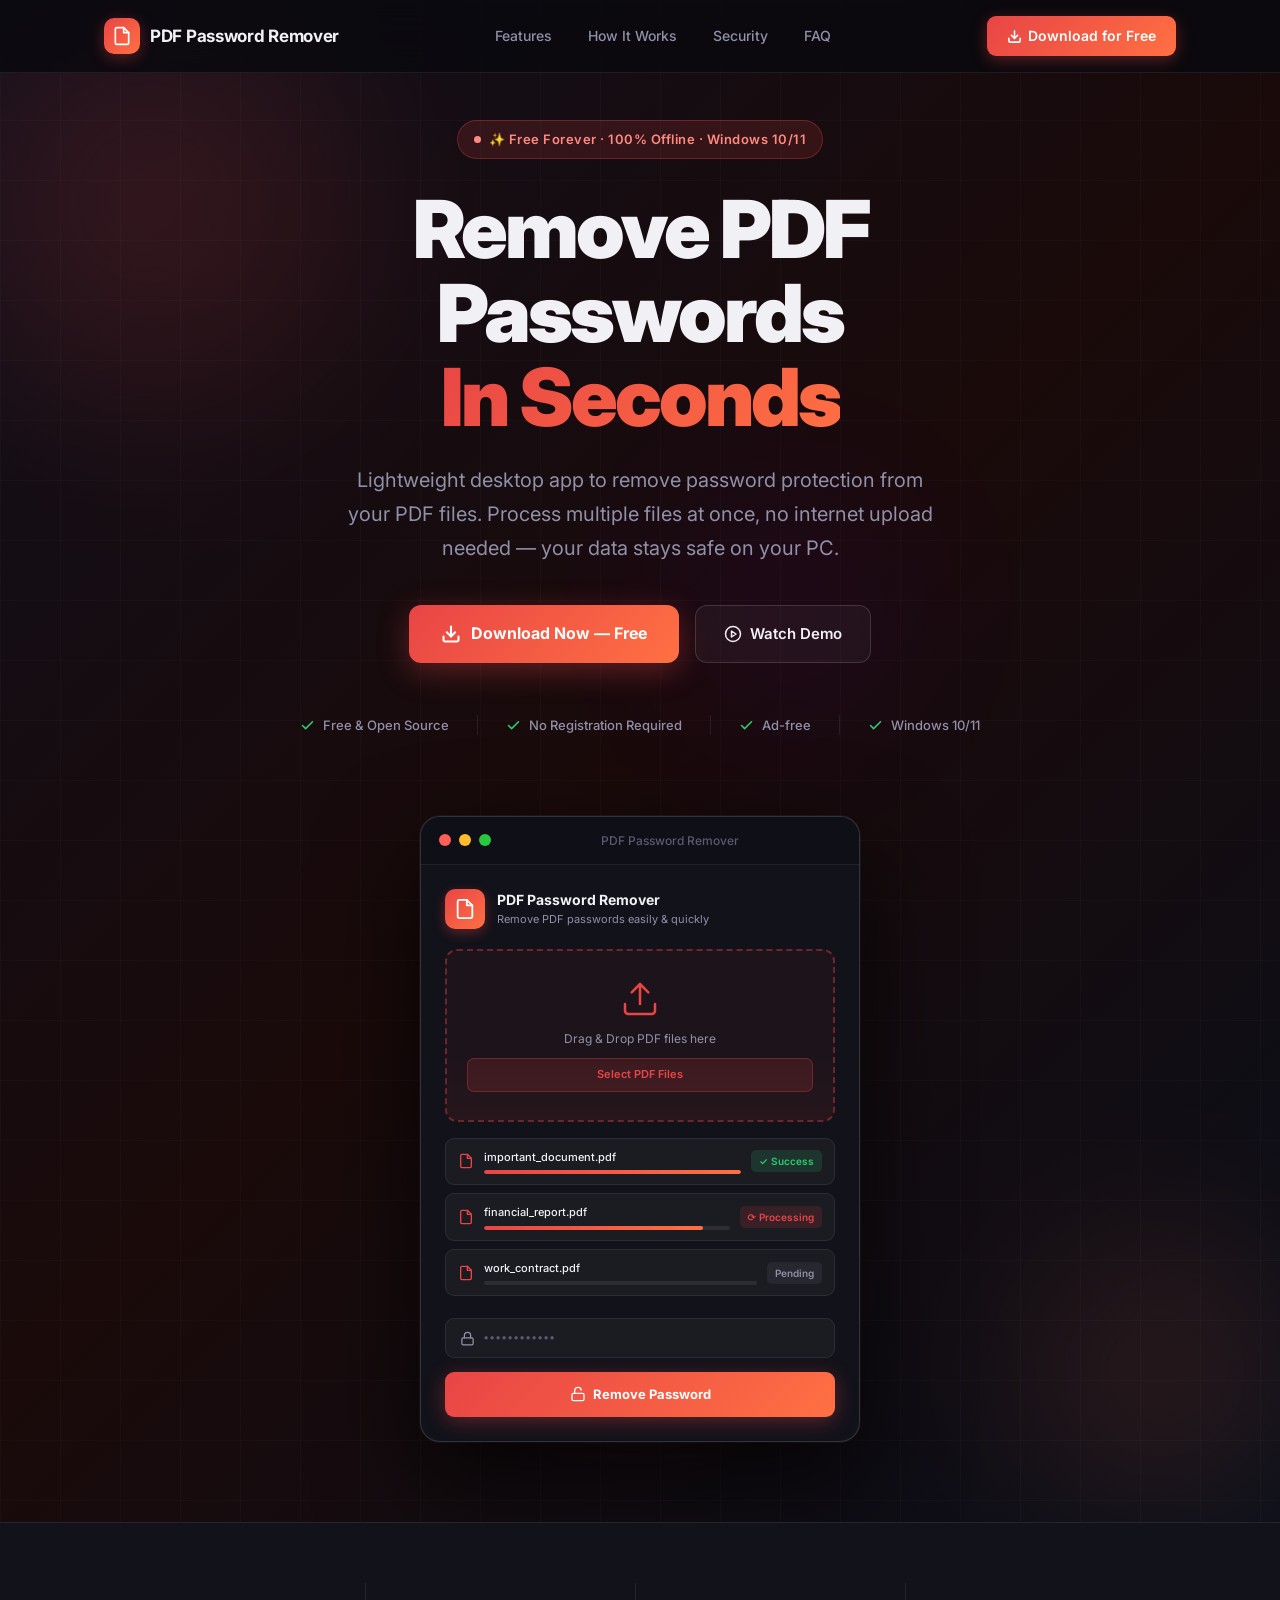
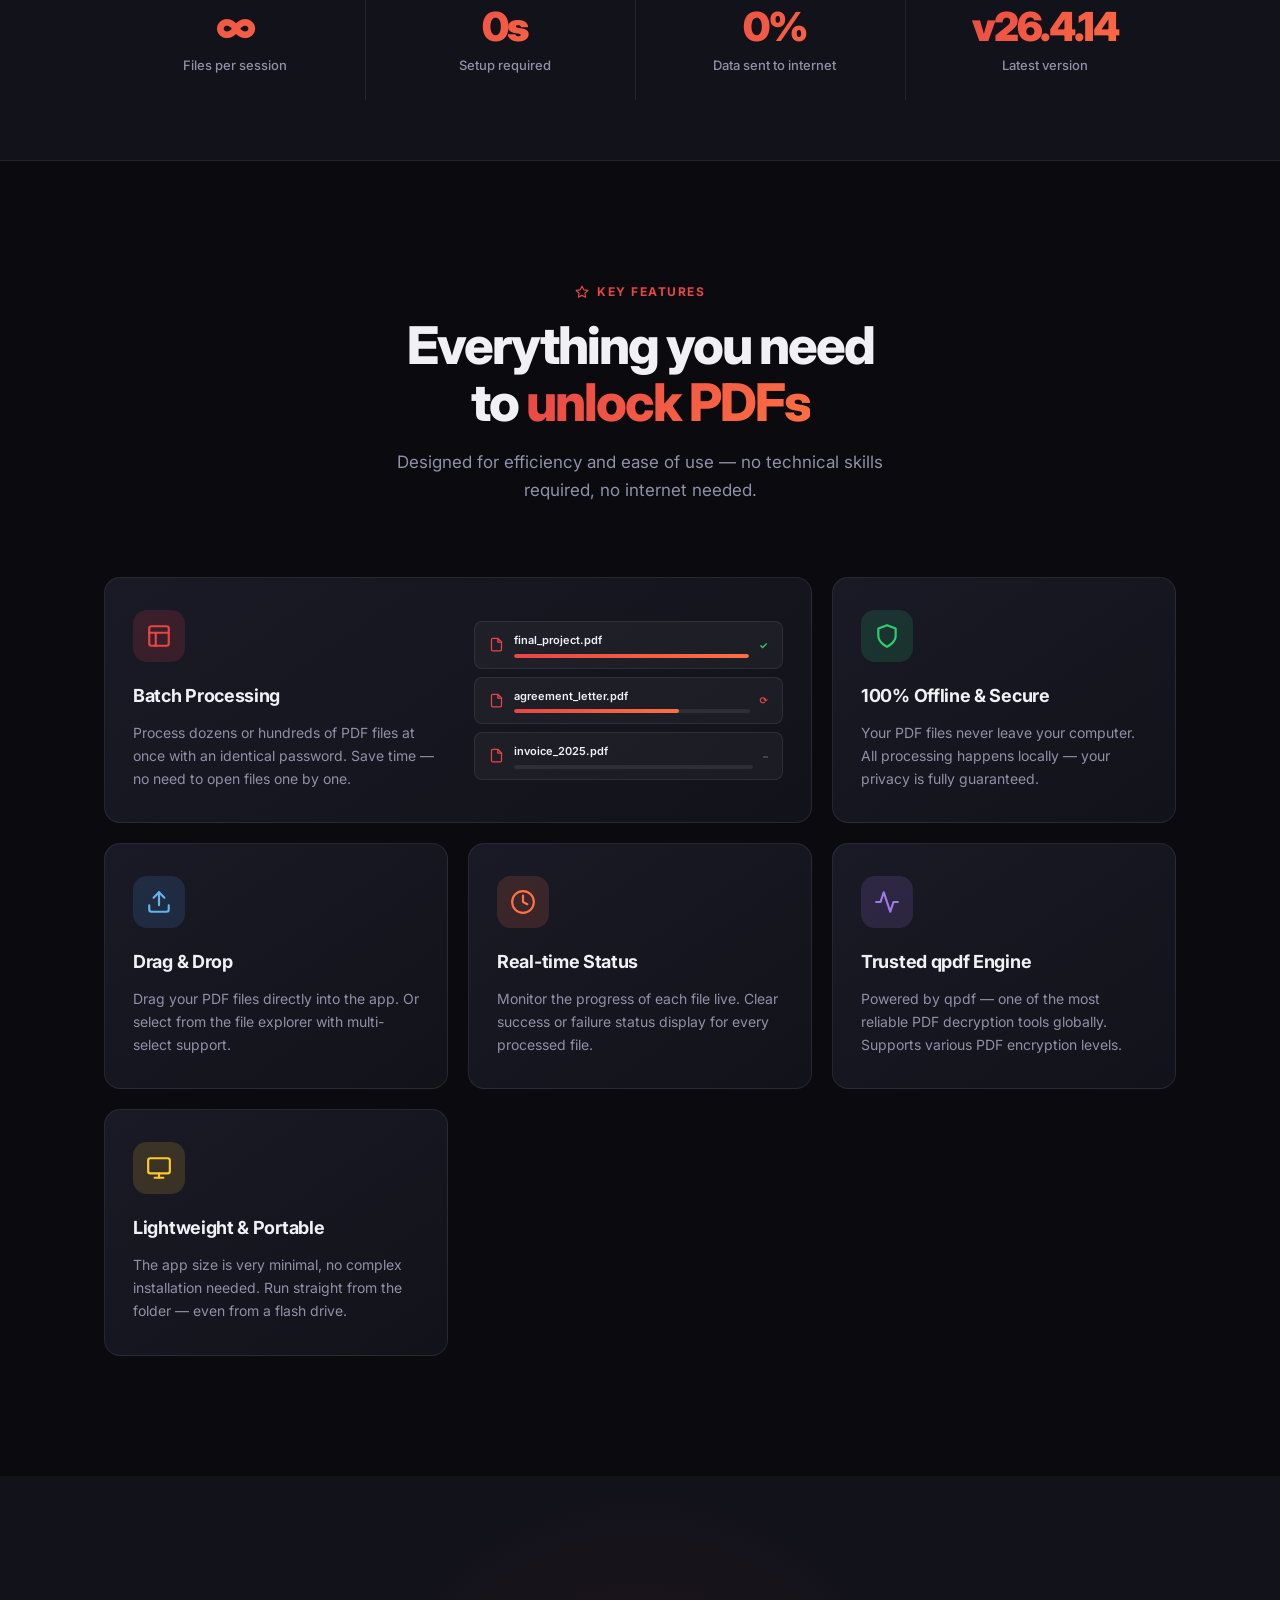
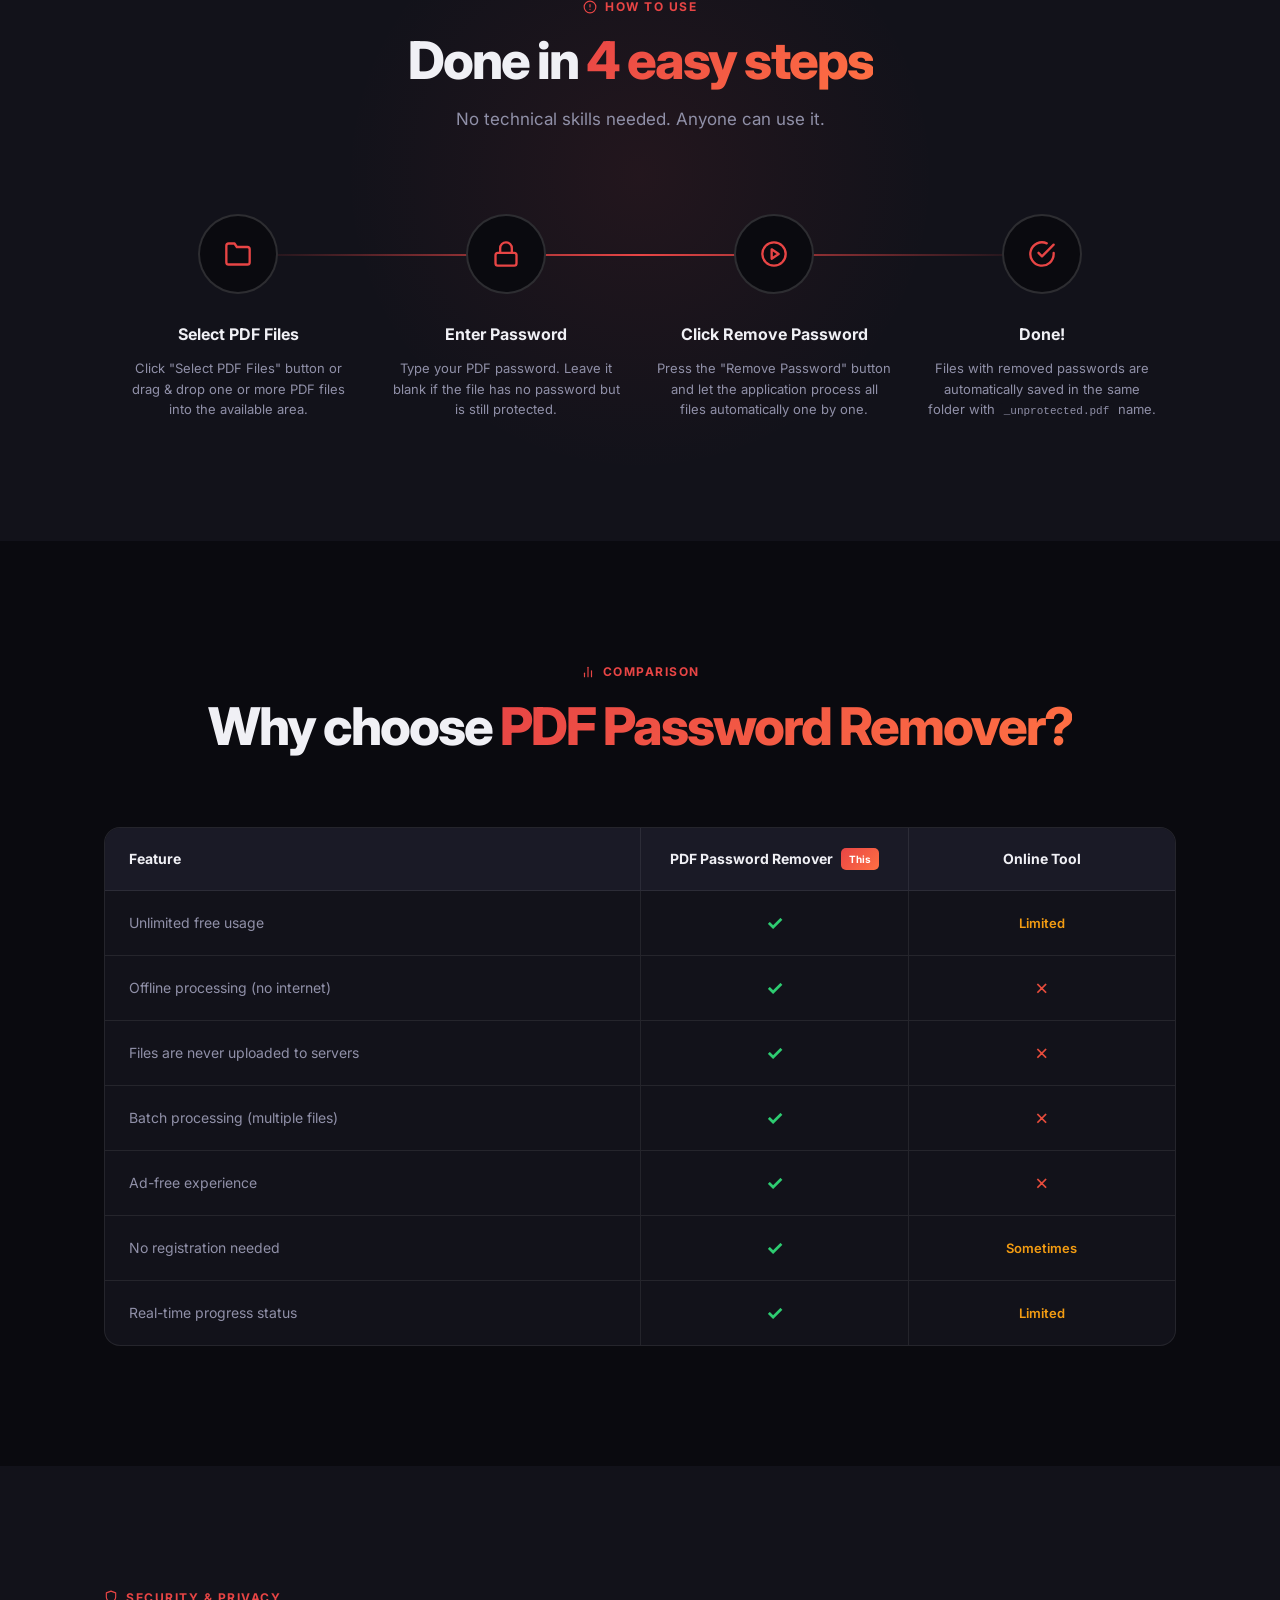
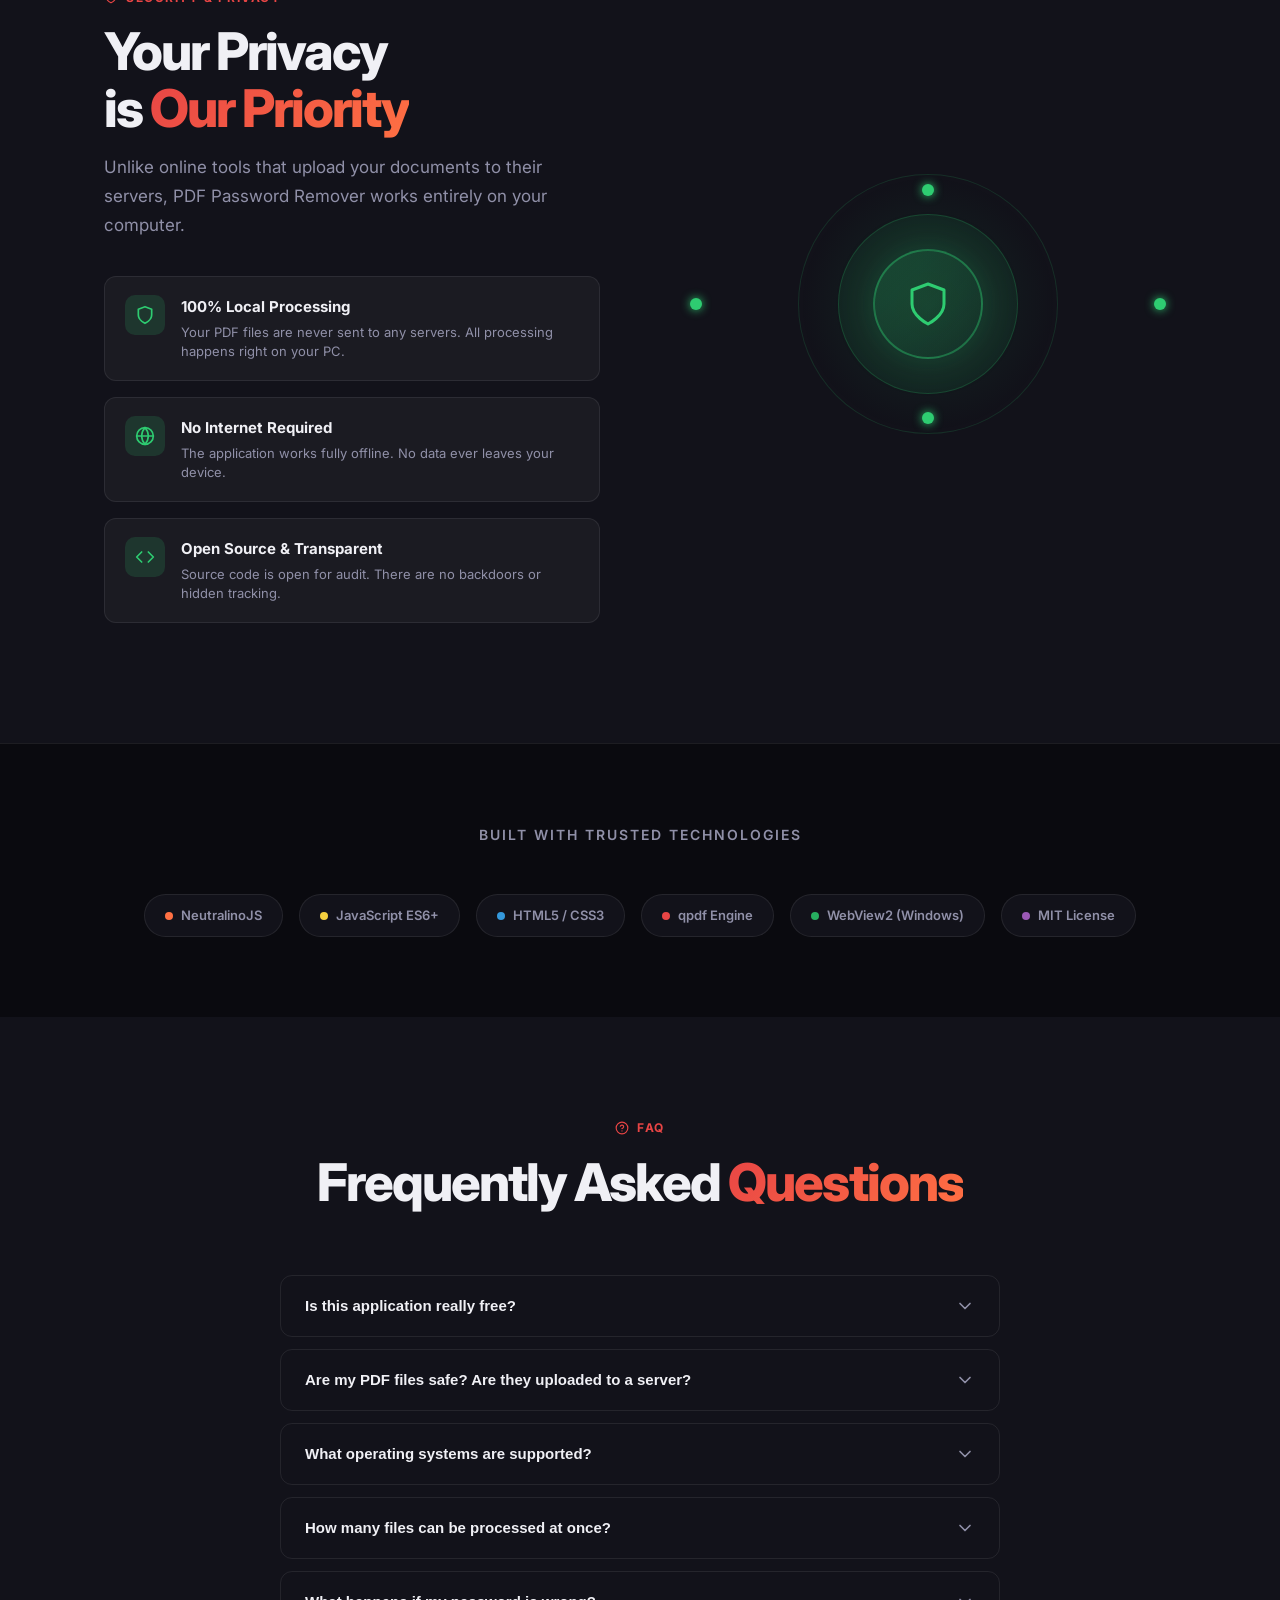
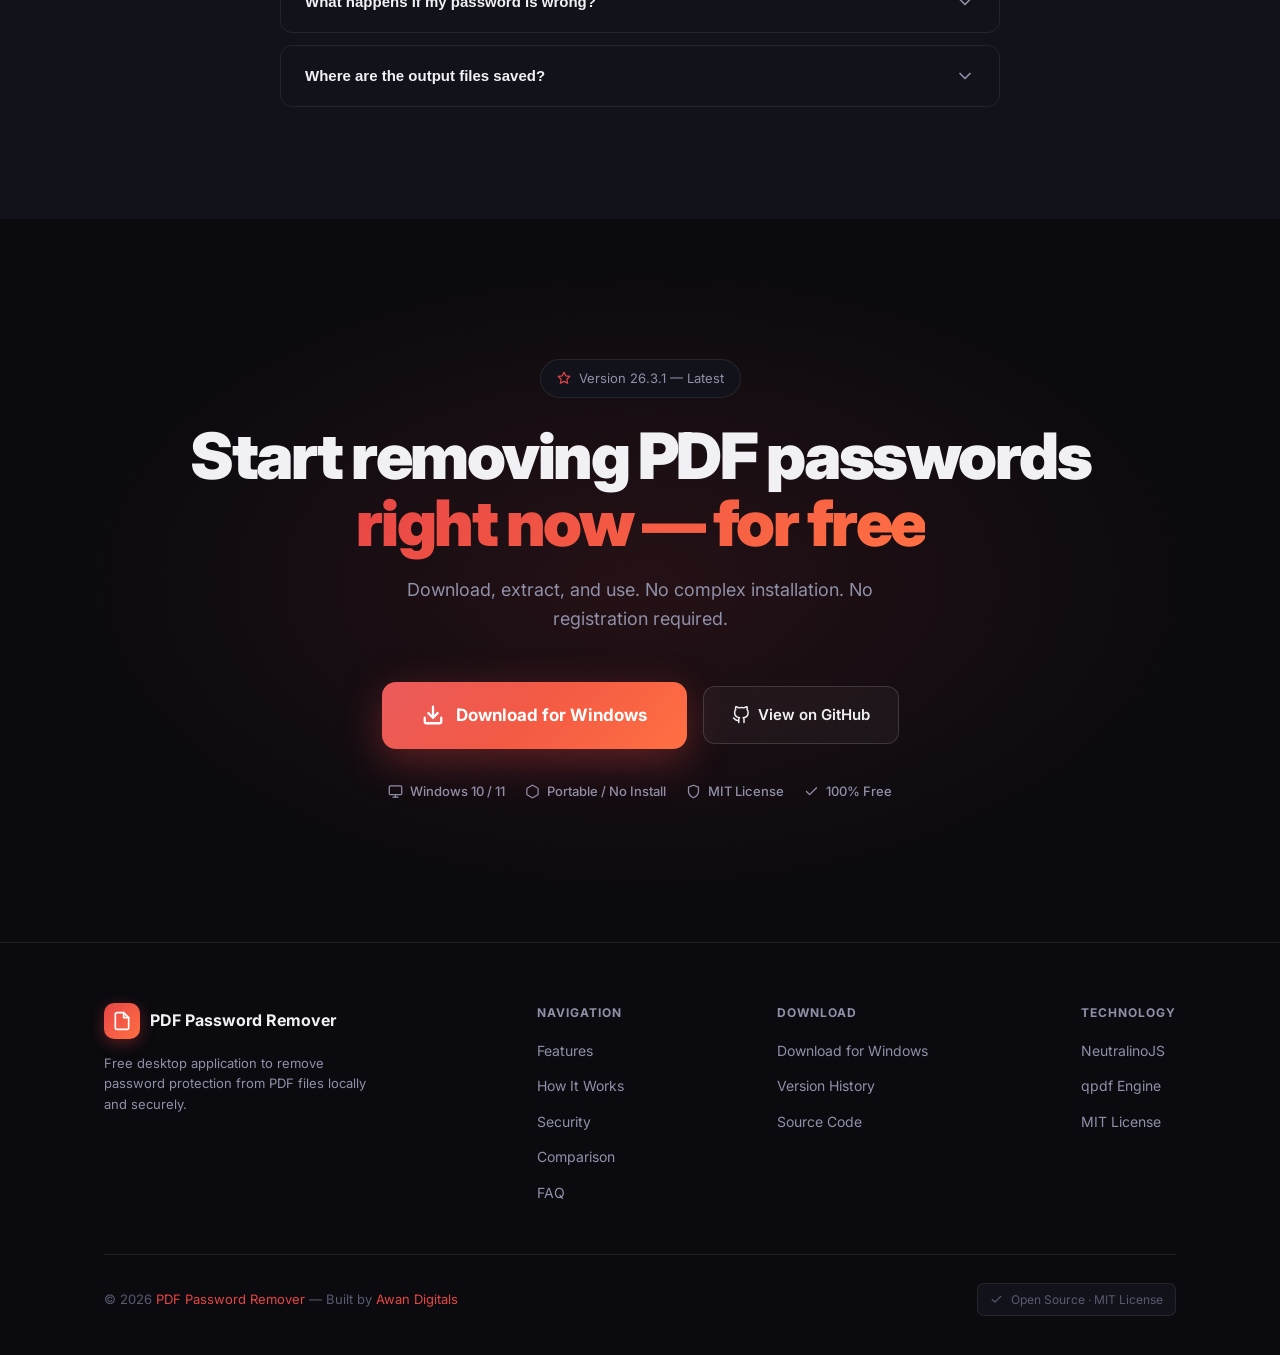
==== landing-pages/index.html @ b605107f "feat: add landing page, assets, and supporting resources for the PDF password remover tool" ====
<!DOCTYPE html>
<html lang="en">

<head>
  <meta charset="UTF-8">
  <meta name="viewport" content="width=device-width, initial-scale=1.0">
  <title>PDF Password Remover – Unlock PDF Files Instantly & Securely Offline</title>
  <meta name="description"
    content="Free desktop tool to easily remove passwords and unlock PDF files offline. Supports batch processing, runs securely on your PC without internet, and guarantees 100% privacy.">
  <meta name="keywords"
    content="pdf password remover, remove pdf password, unlock pdf, decrypt pdf, offline pdf tool, batch remove pdf password, free pdf unlocker, local pdf processor">

  <!-- Open Graph / Social Media Meta Tags -->
  <meta property="og:title" content="PDF Password Remover – Unlock PDF Files Instantly">
  <meta property="og:description"
    content="Free, open-source desktop app to remove PDF passwords locally and securely. No internet required, no data uploaded.">
  <meta property="og:type" content="website">

  <!-- Icons -->
  <link rel="icon" type="image/x-icon" href="assets/appIcon.ico">
  <link rel="icon" type="image/png" sizes="32x32" href="assets/trayIcon.png">
  <link rel="apple-touch-icon" href="assets/trayIcon.png">

  <link rel="preconnect" href="https://fonts.googleapis.com">
  <link rel="preconnect" href="https://fonts.gstatic.com" crossorigin>
  <link href="https://fonts.googleapis.com/css2?family=Inter:wght@300;400;500;600;700;800;900&display=swap"
    rel="stylesheet">
  <style>
    /* ===== CSS RESET & ROOT ===== */
    *,
    *::before,
    *::after {
      box-sizing: border-box;
      margin: 0;
      padding: 0;
    }

    :root {
      --primary: #e84545;
      --primary-dim: #c83030;
      --primary-glow: rgba(232, 69, 69, 0.35);
      --accent: #ff7043;
      --accent2: #ffca28;
      --bg-deep: #0a0a0f;
      --bg-card: #12121a;
      --bg-card2: #1a1a26;
      --bg-glass: rgba(255, 255, 255, 0.04);
      --border: rgba(255, 255, 255, 0.08);
      --border-strong: rgba(255, 255, 255, 0.14);
      --text: #f0f0f5;
      --text-dim: #9090a8;
      --text-muted: #5a5a70;
      --success: #2ecc71;
      --warning: #f39c12;
      --gradient-hero: linear-gradient(135deg, #0f0f1a 0%, #1a0a0a 50%, #0a0f1a 100%);
      --gradient-red: linear-gradient(135deg, #e84545, #ff7043);
      --gradient-card: linear-gradient(145deg, #1a1a26, #12121a);
      --radius: 16px;
      --radius-sm: 10px;
      --shadow-glow: 0 0 60px rgba(232, 69, 69, 0.2), 0 25px 50px rgba(0, 0, 0, 0.5);
      --shadow-card: 0 8px 32px rgba(0, 0, 0, 0.4);
    }

    html {
      scroll-behavior: smooth;
    }

    body {
      font-family: 'Inter', system-ui, sans-serif;
      background: var(--bg-deep);
      color: var(--text);
      line-height: 1.6;
      overflow-x: hidden;
    }

    /* ===== SCROLLBAR ===== */
    ::-webkit-scrollbar {
      width: 6px;
    }

    ::-webkit-scrollbar-track {
      background: var(--bg-deep);
    }

    ::-webkit-scrollbar-thumb {
      background: var(--primary-dim);
      border-radius: 3px;
    }

    /* ===== UTILITY ===== */
    .container {
      max-width: 1120px;
      margin: 0 auto;
      padding: 0 24px;
    }

    .gradient-text {
      background: var(--gradient-red);
      -webkit-background-clip: text;
      -webkit-text-fill-color: transparent;
      background-clip: text;
    }

    /* ===== NAVBAR ===== */
    .navbar {
      position: fixed;
      top: 0;
      left: 0;
      right: 0;
      z-index: 100;
      padding: 16px 0;
      background: rgba(10, 10, 15, 0.85);
      backdrop-filter: blur(20px);
      -webkit-backdrop-filter: blur(20px);
      border-bottom: 1px solid var(--border);
      transition: all 0.3s ease;
    }

    .navbar.scrolled {
      padding: 12px 0;
      background: rgba(10, 10, 15, 0.96);
      box-shadow: 0 4px 40px rgba(0, 0, 0, 0.4);
    }

    .nav-inner {
      display: flex;
      align-items: center;
      justify-content: space-between;
    }

    .nav-logo {
      display: flex;
      align-items: center;
      gap: 10px;
      text-decoration: none;
    }

    .nav-logo-icon {
      width: 36px;
      height: 36px;
      background: var(--gradient-red);
      border-radius: 10px;
      display: flex;
      align-items: center;
      justify-content: center;
      box-shadow: 0 4px 15px var(--primary-glow);
    }

    .nav-logo-icon svg {
      width: 20px;
      height: 20px;
      color: white;
      stroke: white;
    }

    .nav-logo-text {
      font-size: 17px;
      font-weight: 700;
      color: var(--text);
      letter-spacing: -0.3px;
    }

    .nav-links {
      display: flex;
      align-items: center;
      gap: 8px;
      list-style: none;
    }

    .nav-links a {
      color: var(--text-dim);
      text-decoration: none;
      font-size: 14px;
      font-weight: 500;
      padding: 8px 14px;
      border-radius: 8px;
      transition: all 0.2s ease;
    }

    .nav-links a:hover {
      color: var(--text);
      background: var(--bg-glass);
    }

    .nav-cta {
      display: flex;
      align-items: center;
      gap: 10px;
    }

    .btn-nav-download {
      background: var(--gradient-red);
      color: white;
      border: none;
      cursor: pointer;
      padding: 9px 20px;
      border-radius: 9px;
      font-size: 14px;
      font-weight: 600;
      text-decoration: none;
      display: inline-flex;
      align-items: center;
      gap: 6px;
      transition: all 0.25s ease;
      box-shadow: 0 4px 15px var(--primary-glow);
    }

    .btn-nav-download:hover {
      transform: translateY(-1px);
      box-shadow: 0 6px 25px var(--primary-glow);
    }

    .hamburger {
      display: none;
      background: none;
      border: none;
      cursor: pointer;
      color: var(--text);
      padding: 4px;
    }

    /* ===== HERO ===== */
    .hero {
      min-height: 100vh;
      display: flex;
      align-items: center;
      justify-content: center;
      background: var(--gradient-hero);
      position: relative;
      overflow: hidden;
      padding: 120px 0 80px;
    }

    .hero-bg-orb {
      position: absolute;
      border-radius: 50%;
      filter: blur(80px);
      pointer-events: none;
      opacity: 0.35;
    }

    .hero-orb-1 {
      width: 600px;
      height: 600px;
      background: radial-gradient(circle, rgba(232, 69, 69, 0.6) 0%, transparent 70%);
      top: -100px;
      left: -150px;
      animation: float1 8s ease-in-out infinite;
    }

    .hero-orb-2 {
      width: 400px;
      height: 400px;
      background: radial-gradient(circle, rgba(255, 112, 67, 0.5) 0%, transparent 70%);
      bottom: -50px;
      right: -80px;
      animation: float2 10s ease-in-out infinite;
    }

    .hero-orb-3 {
      width: 300px;
      height: 300px;
      background: radial-gradient(circle, rgba(98, 0, 234, 0.4) 0%, transparent 70%);
      top: 30%;
      left: 50%;
      animation: float3 12s ease-in-out infinite;
    }

    @keyframes float1 {

      0%,
      100% {
        transform: translate(0, 0) scale(1);
      }

      50% {
        transform: translate(30px, 40px) scale(1.05);
      }
    }

    @keyframes float2 {

      0%,
      100% {
        transform: translate(0, 0) scale(1);
      }

      50% {
        transform: translate(-25px, -30px) scale(1.08);
      }
    }

    @keyframes float3 {

      0%,
      100% {
        transform: translate(0, 0) rotate(0deg);
      }

      50% {
        transform: translate(-40px, 20px) rotate(15deg);
      }
    }

    /* Grid lines background */
    .hero::after {
      content: '';
      position: absolute;
      inset: 0;
      background-image:
        linear-gradient(rgba(255, 255, 255, 0.02) 1px, transparent 1px),
        linear-gradient(90deg, rgba(255, 255, 255, 0.02) 1px, transparent 1px);
      background-size: 60px 60px;
      pointer-events: none;
    }

    .hero-content {
      position: relative;
      z-index: 2;
      text-align: center;
      max-width: 800px;
      margin: 0 auto;
    }

    .hero-badge {
      display: inline-flex;
      align-items: center;
      gap: 8px;
      background: rgba(232, 69, 69, 0.15);
      border: 1px solid rgba(232, 69, 69, 0.3);
      color: #ff8a80;
      padding: 8px 16px;
      border-radius: 100px;
      font-size: 13px;
      font-weight: 600;
      letter-spacing: 0.5px;
      margin-bottom: 28px;
      animation: fadeInDown 0.6s ease both;
    }

    .hero-badge-dot {
      width: 7px;
      height: 7px;
      background: #ff8a80;
      border-radius: 50%;
      animation: pulse-dot 2s ease-in-out infinite;
    }

    @keyframes pulse-dot {

      0%,
      100% {
        opacity: 1;
        transform: scale(1);
      }

      50% {
        opacity: 0.5;
        transform: scale(0.7);
      }
    }

    .hero h1 {
      font-size: clamp(42px, 7vw, 80px);
      font-weight: 900;
      line-height: 1.05;
      letter-spacing: -3px;
      margin-bottom: 24px;
      animation: fadeInUp 0.7s ease 0.1s both;
    }

    .hero-subtitle {
      font-size: clamp(16px, 2.2vw, 20px);
      color: var(--text-dim);
      line-height: 1.7;
      max-width: 600px;
      margin: 0 auto 40px;
      animation: fadeInUp 0.7s ease 0.2s both;
    }

    .hero-actions {
      display: flex;
      align-items: center;
      justify-content: center;
      gap: 16px;
      flex-wrap: wrap;
      animation: fadeInUp 0.7s ease 0.3s both;
    }

    .btn-primary {
      display: inline-flex;
      align-items: center;
      gap: 10px;
      background: var(--gradient-red);
      color: white;
      text-decoration: none;
      padding: 16px 32px;
      border-radius: 12px;
      font-size: 16px;
      font-weight: 700;
      box-shadow: 0 8px 30px var(--primary-glow);
      transition: all 0.3s ease;
      position: relative;
      overflow: hidden;
    }

    .btn-primary::before {
      content: '';
      position: absolute;
      inset: 0;
      background: linear-gradient(135deg, rgba(255, 255, 255, 0.15) 0%, transparent 60%);
      opacity: 0;
      transition: opacity 0.3s;
    }

    .btn-primary:hover {
      transform: translateY(-3px);
      box-shadow: 0 16px 50px var(--primary-glow);
    }

    .btn-primary:hover::before {
      opacity: 1;
    }

    .btn-primary:active {
      transform: translateY(0);
    }

    .btn-secondary {
      display: inline-flex;
      align-items: center;
      gap: 8px;
      background: var(--bg-glass);
      color: var(--text);
      border: 1px solid var(--border-strong);
      text-decoration: none;
      padding: 16px 28px;
      border-radius: 12px;
      font-size: 15px;
      font-weight: 600;
      backdrop-filter: blur(10px);
      transition: all 0.3s ease;
    }

    .btn-secondary:hover {
      background: rgba(255, 255, 255, 0.08);
      border-color: rgba(255, 255, 255, 0.22);
      transform: translateY(-2px);
    }

    .hero-meta {
      display: flex;
      align-items: center;
      justify-content: center;
      gap: 28px;
      margin-top: 52px;
      flex-wrap: wrap;
      animation: fadeInUp 0.7s ease 0.4s both;
    }

    .hero-meta-item {
      display: flex;
      align-items: center;
      gap: 8px;
      color: var(--text-dim);
      font-size: 13px;
      font-weight: 500;
    }

    .hero-meta-item svg {
      color: var(--success);
      stroke: var(--success);
    }

    .hero-meta-divider {
      width: 1px;
      height: 20px;
      background: var(--border);
    }

    /* App Mockup */
    .hero-mockup {
      margin-top: 80px;
      position: relative;
      z-index: 2;
      animation: fadeInUp 0.9s ease 0.5s both;
    }

    .mockup-wrapper {
      max-width: 440px;
      margin: 0 auto;
      position: relative;
    }

    .mockup-glow {
      position: absolute;
      width: 100%;
      height: 60%;
      bottom: -30px;
      left: 0;
      background: radial-gradient(ellipse, rgba(232, 69, 69, 0.3) 0%, transparent 70%);
      filter: blur(30px);
    }

    .mockup-frame {
      background: var(--bg-card);
      border: 1px solid var(--border-strong);
      border-radius: 20px;
      overflow: hidden;
      box-shadow: 0 40px 100px rgba(0, 0, 0, 0.7), 0 0 0 1px rgba(255, 255, 255, 0.05);
      position: relative;
    }

    .mockup-titlebar {
      background: #0f0f18;
      padding: 14px 18px;
      display: flex;
      align-items: center;
      gap: 8px;
      border-bottom: 1px solid var(--border);
    }

    .titlebar-dot {
      width: 12px;
      height: 12px;
      border-radius: 50%;
    }

    .dot-red {
      background: #ff5f56;
    }

    .dot-yellow {
      background: #ffbd2e;
    }

    .dot-green {
      background: #27c93f;
    }

    .titlebar-text {
      flex: 1;
      text-align: center;
      font-size: 12px;
      color: var(--text-muted);
      font-weight: 500;
    }

    .mockup-body {
      padding: 24px;
    }

    /* Mockup App UI */
    .app-header-mock {
      display: flex;
      align-items: center;
      gap: 12px;
      margin-bottom: 20px;
    }

    .app-icon-mock {
      width: 40px;
      height: 40px;
      border-radius: 10px;
      background: var(--gradient-red);
      display: flex;
      align-items: center;
      justify-content: center;
      box-shadow: 0 4px 12px var(--primary-glow);
    }

    .app-icon-mock svg {
      width: 22px;
      height: 22px;
      stroke: white;
    }

    .app-title-mock {
      font-size: 14px;
      font-weight: 700;
      color: var(--text);
    }

    .app-sub-mock {
      font-size: 11px;
      color: var(--text-dim);
    }

    .dropzone-mock {
      border: 2px dashed rgba(232, 69, 69, 0.4);
      border-radius: 12px;
      padding: 28px 20px;
      text-align: center;
      margin-bottom: 16px;
      background: rgba(232, 69, 69, 0.05);
      position: relative;
      overflow: hidden;
    }

    .dropzone-mock::after {
      content: '';
      position: absolute;
      inset: 0;
      background: linear-gradient(180deg, transparent 60%, rgba(232, 69, 69, 0.05));
    }

    .dropzone-icon-mock {
      width: 40px;
      height: 40px;
      margin: 0 auto 10px;
      color: var(--primary);
      stroke: var(--primary);
    }

    .dropzone-text-mock {
      font-size: 12px;
      color: var(--text-dim);
      margin-bottom: 10px;
    }

    .btn-browse-mock {
      background: rgba(232, 69, 69, 0.15);
      border: 1px solid rgba(232, 69, 69, 0.3);
      color: var(--primary);
      padding: 7px 16px;
      border-radius: 7px;
      font-size: 11px;
      font-weight: 600;
    }

    .file-item-mock {
      display: flex;
      align-items: center;
      gap: 10px;
      background: var(--bg-glass);
      border: 1px solid var(--border);
      border-radius: 9px;
      padding: 10px 12px;
      margin-bottom: 8px;
    }

    .file-icon-mock {
      color: var(--primary);
      stroke: var(--primary);
    }

    .file-name-mock {
      flex: 1;
      font-size: 11px;
      color: var(--text);
      font-weight: 500;
    }

    .file-status-mock {
      font-size: 10px;
      padding: 3px 8px;
      border-radius: 5px;
      font-weight: 600;
    }

    .status-success {
      background: rgba(46, 204, 113, 0.15);
      color: var(--success);
    }

    .status-processing {
      background: rgba(232, 69, 69, 0.15);
      color: var(--primary);
    }

    .status-pending {
      background: rgba(144, 144, 168, 0.1);
      color: var(--text-dim);
    }

    .password-mock {
      background: var(--bg-glass);
      border: 1px solid var(--border);
      border-radius: 9px;
      padding: 10px 14px;
      display: flex;
      align-items: center;
      gap: 8px;
      margin-bottom: 14px;
    }

    .password-mock input-fake {
      flex: 1;
      font-size: 11px;
      color: var(--text-dim);
    }

    .btn-remove-mock {
      width: 100%;
      background: var(--gradient-red);
      color: white;
      border: none;
      border-radius: 9px;
      padding: 12px;
      font-size: 13px;
      font-weight: 700;
      display: flex;
      align-items: center;
      justify-content: center;
      gap: 7px;
      box-shadow: 0 4px 20px var(--primary-glow);
    }

    /* ===== STATS SECTION ===== */
    .stats {
      padding: 60px 0;
      border-top: 1px solid var(--border);
      border-bottom: 1px solid var(--border);
      background: var(--bg-card);
    }

    .stats-grid {
      display: grid;
      grid-template-columns: repeat(4, 1fr);
      gap: 8px;
      text-align: center;
    }

    .stat-item {
      padding: 24px 16px;
      border-right: 1px solid var(--border);
    }

    .stat-item:last-child {
      border-right: none;
    }

    .stat-number {
      font-size: 40px;
      font-weight: 900;
      letter-spacing: -2px;
      line-height: 1;
      margin-bottom: 8px;
    }

    .stat-label {
      font-size: 13px;
      color: var(--text-dim);
      font-weight: 500;
    }

    /* ===== FEATURES ===== */
    .features {
      padding: 120px 0;
      position: relative;
      overflow: hidden;
    }

    .section-label {
      display: inline-flex;
      align-items: center;
      gap: 8px;
      font-size: 12px;
      font-weight: 700;
      letter-spacing: 1.5px;
      text-transform: uppercase;
      color: var(--primary);
      margin-bottom: 16px;
    }

    .section-title {
      font-size: clamp(32px, 4.5vw, 52px);
      font-weight: 800;
      letter-spacing: -2px;
      line-height: 1.1;
      margin-bottom: 16px;
    }

    .section-desc {
      font-size: 17px;
      color: var(--text-dim);
      max-width: 560px;
      line-height: 1.7;
    }

    .features-header {
      text-align: center;
      margin-bottom: 72px;
    }

    .features-header .section-desc {
      margin: 0 auto;
    }

    .features-grid {
      display: grid;
      grid-template-columns: repeat(3, 1fr);
      gap: 20px;
    }

    .feature-card {
      background: var(--gradient-card);
      border: 1px solid var(--border);
      border-radius: var(--radius);
      padding: 32px 28px;
      transition: all 0.35s ease;
      position: relative;
      overflow: hidden;
      cursor: default;
    }

    .feature-card::before {
      content: '';
      position: absolute;
      top: 0;
      left: 0;
      right: 0;
      height: 2px;
      background: var(--gradient-red);
      transform: scaleX(0);
      transform-origin: left;
      transition: transform 0.4s ease;
    }

    .feature-card:hover {
      border-color: rgba(232, 69, 69, 0.3);
      background: var(--bg-card2);
      transform: translateY(-6px);
      box-shadow: var(--shadow-card), 0 0 0 1px rgba(232, 69, 69, 0.1);
    }

    .feature-card:hover::before {
      transform: scaleX(1);
    }

    .feature-icon {
      width: 52px;
      height: 52px;
      border-radius: 14px;
      display: flex;
      align-items: center;
      justify-content: center;
      margin-bottom: 20px;
    }

    .feature-icon svg {
      width: 26px;
      height: 26px;
    }

    .icon-red {
      background: rgba(232, 69, 69, 0.15);
      color: var(--primary);
      stroke: var(--primary);
    }

    .icon-orange {
      background: rgba(255, 112, 67, 0.15);
      color: var(--accent);
      stroke: var(--accent);
    }

    .icon-green {
      background: rgba(46, 204, 113, 0.15);
      color: var(--success);
      stroke: var(--success);
    }

    .icon-blue {
      background: rgba(66, 153, 225, 0.15);
      color: #63b3ed;
      stroke: #63b3ed;
    }

    .icon-purple {
      background: rgba(159, 122, 234, 0.15);
      color: #9f7aea;
      stroke: #9f7aea;
    }

    .icon-yellow {
      background: rgba(255, 202, 40, 0.15);
      color: var(--accent2);
      stroke: var(--accent2);
    }

    .feature-title {
      font-size: 18px;
      font-weight: 700;
      margin-bottom: 10px;
      letter-spacing: -0.3px;
    }

    .feature-desc {
      font-size: 14px;
      color: var(--text-dim);
      line-height: 1.65;
    }

    /* Large feature card */
    .feature-card.large {
      grid-column: span 2;
      display: grid;
      grid-template-columns: 1fr 1fr;
      gap: 32px;
      align-items: center;
    }

    .feature-card.large .feature-content {
      order: 1;
    }

    .feature-card.large .feature-visual {
      order: 2;
    }

    .batch-visual {
      display: flex;
      flex-direction: column;
      gap: 8px;
    }

    .batch-file {
      background: var(--bg-glass);
      border: 1px solid var(--border);
      border-radius: 8px;
      padding: 10px 14px;
      display: flex;
      align-items: center;
      gap: 10px;
      animation: shimmer-in 0.3s ease both;
    }

    .batch-file:nth-child(2) {
      animation-delay: 0.15s;
    }

    .batch-file:nth-child(3) {
      animation-delay: 0.3s;
    }

    @keyframes shimmer-in {
      from {
        opacity: 0;
        transform: translateX(20px);
      }

      to {
        opacity: 1;
        transform: translateX(0);
      }
    }

    .batch-filename {
      flex: 1;
      font-size: 11px;
      color: var(--text);
      font-weight: 500;
    }

    .batch-progress {
      height: 4px;
      background: rgba(255, 255, 255, 0.08);
      border-radius: 2px;
      margin-top: 4px;
      overflow: hidden;
    }

    .batch-progress-bar {
      height: 100%;
      border-radius: 2px;
      background: var(--gradient-red);
    }

    /* ===== HOW IT WORKS ===== */
    .how-it-works {
      padding: 120px 0;
      background: var(--bg-card);
      position: relative;
      overflow: hidden;
    }

    .how-it-works::before {
      content: '';
      position: absolute;
      top: 0;
      left: 50%;
      transform: translateX(-50%);
      width: 600px;
      height: 600px;
      background: radial-gradient(circle, rgba(232, 69, 69, 0.08) 0%, transparent 70%);
      pointer-events: none;
    }

    .how-header {
      text-align: center;
      margin-bottom: 80px;
    }

    .steps-grid {
      display: grid;
      grid-template-columns: repeat(4, 1fr);
      gap: 0;
      position: relative;
    }

    .steps-grid::before {
      content: '';
      position: absolute;
      top: 40px;
      left: calc(12.5%);
      right: calc(12.5%);
      height: 2px;
      background: linear-gradient(90deg, transparent, var(--primary), transparent);
    }

    .step-item {
      text-align: center;
      padding: 0 16px;
      position: relative;
    }

    .step-number {
      width: 80px;
      height: 80px;
      border-radius: 50%;
      background: var(--bg-deep);
      border: 2px solid var(--border-strong);
      display: flex;
      align-items: center;
      justify-content: center;
      margin: 0 auto 28px;
      font-size: 13px;
      font-weight: 800;
      color: var(--primary);
      letter-spacing: 1px;
      position: relative;
      z-index: 1;
      transition: all 0.3s ease;
    }

    .step-number svg {
      width: 28px;
      height: 28px;
      stroke: var(--primary);
    }

    .step-item:hover .step-number {
      background: rgba(232, 69, 69, 0.1);
      border-color: var(--primary);
      box-shadow: 0 0 30px var(--primary-glow);
    }

    .step-title {
      font-size: 16px;
      font-weight: 700;
      margin-bottom: 10px;
    }

    .step-desc {
      font-size: 13px;
      color: var(--text-dim);
      line-height: 1.6;
    }

    /* ===== COMPARISON ===== */
    .comparison {
      padding: 120px 0;
    }

    .comparison-header {
      text-align: center;
      margin-bottom: 72px;
    }

    .comparison-table {
      background: var(--bg-card);
      border: 1px solid var(--border);
      border-radius: var(--radius);
      overflow: hidden;
    }

    .comp-head {
      display: grid;
      grid-template-columns: 2fr 1fr 1fr;
      background: var(--bg-card2);
      border-bottom: 1px solid var(--border);
    }

    .comp-head-item {
      padding: 20px 24px;
      font-size: 14px;
      font-weight: 700;
      display: flex;
      align-items: center;
      gap: 8px;
    }

    .comp-head-item:not(:first-child) {
      justify-content: center;
      border-left: 1px solid var(--border);
    }

    .comp-badge {
      background: var(--gradient-red);
      color: white;
      font-size: 10px;
      padding: 3px 8px;
      border-radius: 5px;
      font-weight: 700;
    }

    .comp-row {
      display: grid;
      grid-template-columns: 2fr 1fr 1fr;
      border-bottom: 1px solid var(--border);
      transition: background 0.2s;
    }

    .comp-row:last-child {
      border-bottom: none;
    }

    .comp-row:hover {
      background: var(--bg-glass);
    }

    .comp-cell {
      padding: 16px 24px;
      font-size: 14px;
      display: flex;
      align-items: center;
    }

    .comp-cell:not(:first-child) {
      justify-content: center;
      border-left: 1px solid var(--border);
    }

    .comp-cell:first-child {
      color: var(--text-dim);
    }

    .check {
      color: var(--success);
      font-size: 20px;
      font-weight: 700;
    }

    .cross {
      color: #e74c3c;
      font-size: 20px;
    }

    .partial {
      color: var(--warning);
      font-size: 13px;
      font-weight: 600;
    }

    /* ===== SECURITY SECTION ===== */
    .security {
      padding: 120px 0;
      background: var(--bg-card);
      position: relative;
      overflow: hidden;
    }

    .security-inner {
      display: grid;
      grid-template-columns: 1fr 1fr;
      gap: 80px;
      align-items: center;
    }

    .security-badge-list {
      display: flex;
      flex-direction: column;
      gap: 16px;
      margin-top: 36px;
    }

    .security-badge {
      display: flex;
      align-items: flex-start;
      gap: 16px;
      background: var(--bg-glass);
      border: 1px solid var(--border);
      border-radius: 12px;
      padding: 18px 20px;
      transition: all 0.3s ease;
    }

    .security-badge:hover {
      border-color: rgba(46, 204, 113, 0.3);
      background: rgba(46, 204, 113, 0.04);
    }

    .security-badge-icon {
      width: 40px;
      height: 40px;
      border-radius: 10px;
      background: rgba(46, 204, 113, 0.15);
      display: flex;
      align-items: center;
      justify-content: center;
      flex-shrink: 0;
    }

    .security-badge-icon svg {
      width: 20px;
      height: 20px;
      stroke: var(--success);
    }

    .security-badge-title {
      font-size: 15px;
      font-weight: 700;
      margin-bottom: 4px;
    }

    .security-badge-desc {
      font-size: 13px;
      color: var(--text-dim);
      line-height: 1.5;
    }

    /* Shield Visual */
    .shield-visual {
      display: flex;
      align-items: center;
      justify-content: center;
      position: relative;
    }

    .shield-outer {
      width: 260px;
      height: 260px;
      border-radius: 50%;
      background: radial-gradient(circle, rgba(46, 204, 113, 0.1) 0%, transparent 70%);
      border: 1px solid rgba(46, 204, 113, 0.15);
      display: flex;
      align-items: center;
      justify-content: center;
      animation: rotate-slow 20s linear infinite;
    }

    .shield-inner {
      width: 180px;
      height: 180px;
      border-radius: 50%;
      background: rgba(46, 204, 113, 0.08);
      border: 1px solid rgba(46, 204, 113, 0.2);
      display: flex;
      align-items: center;
      justify-content: center;
    }

    .shield-core {
      width: 110px;
      height: 110px;
      border-radius: 50%;
      background: linear-gradient(135deg, rgba(46, 204, 113, 0.2), rgba(46, 204, 113, 0.05));
      border: 2px solid rgba(46, 204, 113, 0.4);
      display: flex;
      align-items: center;
      justify-content: center;
      box-shadow: 0 0 40px rgba(46, 204, 113, 0.2);
    }

    .shield-core svg {
      width: 48px;
      height: 48px;
      stroke: var(--success);
    }

    @keyframes rotate-slow {
      from {
        transform: rotate(0deg);
      }

      to {
        transform: rotate(360deg);
      }
    }

    .orbit-dot {
      position: absolute;
      width: 12px;
      height: 12px;
      background: var(--success);
      border-radius: 50%;
      box-shadow: 0 0 10px var(--success);
    }

    .orbit-dot:nth-child(1) {
      top: 10px;
      left: 50%;
      transform: translateX(-50%);
    }

    .orbit-dot:nth-child(2) {
      right: 10px;
      top: 50%;
      transform: translateY(-50%);
    }

    .orbit-dot:nth-child(3) {
      bottom: 10px;
      left: 50%;
      transform: translateX(-50%);
    }

    .orbit-dot:nth-child(4) {
      left: 10px;
      top: 50%;
      transform: translateY(-50%);
    }

    /* ===== TECH STACK ===== */
    .tech-section {
      padding: 80px 0;
      border-top: 1px solid var(--border);
    }

    .tech-header {
      text-align: center;
      margin-bottom: 48px;
    }

    .tech-header p {
      font-size: 14px;
      color: var(--text-dim);
      font-weight: 600;
      letter-spacing: 2px;
      text-transform: uppercase;
    }

    .tech-grid {
      display: flex;
      align-items: center;
      justify-content: center;
      gap: 16px;
      flex-wrap: wrap;
    }

    .tech-pill {
      display: flex;
      align-items: center;
      gap: 8px;
      background: var(--bg-card);
      border: 1px solid var(--border);
      border-radius: 100px;
      padding: 10px 20px;
      font-size: 13px;
      font-weight: 600;
      color: var(--text-dim);
      transition: all 0.25s ease;
    }

    .tech-pill:hover {
      border-color: var(--border-strong);
      color: var(--text);
      transform: translateY(-2px);
    }

    .tech-dot {
      width: 8px;
      height: 8px;
      border-radius: 50%;
    }

    /* ===== DOWNLOAD CTA ===== */
    .download-cta {
      padding: 140px 0;
      text-align: center;
      background: var(--bg-deep);
      position: relative;
      overflow: hidden;
    }

    .download-cta::before {
      content: '';
      position: absolute;
      inset: 0;
      background: radial-gradient(ellipse at 50% 50%, rgba(232, 69, 69, 0.12) 0%, transparent 65%);
    }

    .download-cta-content {
      position: relative;
      z-index: 2;
    }

    .download-cta h2 {
      font-size: clamp(36px, 5vw, 64px);
      font-weight: 900;
      letter-spacing: -2.5px;
      line-height: 1.05;
      margin-bottom: 20px;
    }

    .download-cta p {
      font-size: 18px;
      color: var(--text-dim);
      max-width: 520px;
      margin: 0 auto 48px;
    }

    .download-buttons {
      display: flex;
      align-items: center;
      justify-content: center;
      gap: 16px;
      flex-wrap: wrap;
    }

    .btn-download-main {
      display: inline-flex;
      align-items: center;
      gap: 12px;
      background: var(--gradient-red);
      color: white;
      text-decoration: none;
      padding: 20px 40px;
      border-radius: 14px;
      font-size: 17px;
      font-weight: 700;
      box-shadow: 0 12px 40px var(--primary-glow);
      transition: all 0.3s ease;
      position: relative;
      overflow: hidden;
    }

    .btn-download-main::after {
      content: '';
      position: absolute;
      inset: 0;
      background: linear-gradient(135deg, rgba(255, 255, 255, 0.12) 0%, transparent 50%);
      pointer-events: none;
    }

    .btn-download-main:hover {
      transform: translateY(-4px);
      box-shadow: 0 20px 60px var(--primary-glow);
    }

    .btn-download-main svg {
      width: 22px;
      height: 22px;
      stroke: white;
    }

    .download-meta {
      display: flex;
      align-items: center;
      justify-content: center;
      gap: 20px;
      margin-top: 32px;
      flex-wrap: wrap;
    }

    .download-meta-item {
      display: flex;
      align-items: center;
      gap: 7px;
      font-size: 13px;
      color: var(--text-dim);
      font-weight: 500;
    }

    .download-meta-item svg {
      width: 15px;
      height: 15px;
    }

    /* Version badge */
    .version-badge {
      display: inline-flex;
      align-items: center;
      gap: 8px;
      background: var(--bg-card);
      border: 1px solid var(--border);
      pad: 8px 16px;
      border-radius: 100px;
      font-size: 13px;
      color: var(--text-dim);
      padding: 8px 16px;
      margin-bottom: 24px;
    }

    /* ===== FAQ ===== */
    .faq {
      padding: 100px 0;
      background: var(--bg-card);
    }

    .faq-header {
      text-align: center;
      margin-bottom: 64px;
    }

    .faq-list {
      max-width: 720px;
      margin: 0 auto;
    }

    .faq-item {
      border: 1px solid var(--border);
      border-radius: 12px;
      margin-bottom: 12px;
      overflow: hidden;
      transition: all 0.3s ease;
    }

    .faq-item.active {
      border-color: rgba(232, 69, 69, 0.3);
    }

    .faq-question {
      padding: 20px 24px;
      display: flex;
      align-items: center;
      justify-content: space-between;
      cursor: pointer;
      background: transparent;
      border: none;
      width: 100%;
      text-align: left;
      color: var(--text);
      font-size: 15px;
      font-weight: 600;
      transition: background 0.2s;
    }

    .faq-question:hover {
      background: var(--bg-glass);
    }

    .faq-chevron {
      width: 20px;
      height: 20px;
      flex-shrink: 0;
      stroke: var(--text-dim);
      transition: transform 0.3s ease;
    }

    .faq-item.active .faq-chevron {
      transform: rotate(180deg);
    }

    .faq-answer {
      max-height: 0;
      overflow: hidden;
      transition: max-height 0.4s ease, padding 0.3s ease;
      padding: 0 24px;
    }

    .faq-item.active .faq-answer {
      max-height: 200px;
      padding: 0 24px 20px;
    }

    .faq-answer p {
      font-size: 14px;
      color: var(--text-dim);
      line-height: 1.7;
    }

    /* ===== FOOTER ===== */
    .footer {
      padding: 60px 0 40px;
      border-top: 1px solid var(--border);
      background: var(--bg-deep);
    }

    .footer-inner {
      display: flex;
      align-items: flex-start;
      justify-content: space-between;
      gap: 48px;
      flex-wrap: wrap;
      margin-bottom: 48px;
    }

    .footer-brand {
      max-width: 280px;
    }

    .footer-logo {
      display: flex;
      align-items: center;
      gap: 10px;
      margin-bottom: 14px;
      text-decoration: none;
    }

    .footer-logo-icon {
      width: 36px;
      height: 36px;
      background: var(--gradient-red);
      border-radius: 10px;
      display: flex;
      align-items: center;
      justify-content: center;
      box-shadow: 0 4px 15px var(--primary-glow);
    }

    .footer-logo-icon svg {
      width: 20px;
      height: 20px;
      stroke: white;
    }

    .footer-logo-text {
      font-size: 16px;
      font-weight: 700;
      color: var(--text);
    }

    .footer-desc {
      font-size: 13px;
      color: var(--text-dim);
      line-height: 1.6;
    }

    .footer-links-group h4 {
      font-size: 12px;
      font-weight: 700;
      letter-spacing: 1px;
      text-transform: uppercase;
      color: var(--text-dim);
      margin-bottom: 16px;
    }

    .footer-links-group ul {
      list-style: none;
      display: flex;
      flex-direction: column;
      gap: 10px;
    }

    .footer-links-group a {
      font-size: 14px;
      color: var(--text-dim);
      text-decoration: none;
      transition: color 0.2s;
    }

    .footer-links-group a:hover {
      color: var(--text);
    }

    .footer-bottom {
      padding-top: 28px;
      border-top: 1px solid var(--border);
      display: flex;
      align-items: center;
      justify-content: space-between;
      flex-wrap: wrap;
      gap: 16px;
    }

    .footer-copy {
      font-size: 13px;
      color: var(--text-muted);
    }

    .footer-copy a {
      color: var(--primary);
      text-decoration: none;
    }

    .footer-license {
      display: flex;
      align-items: center;
      gap: 8px;
      font-size: 12px;
      color: var(--text-muted);
      background: var(--bg-card);
      border: 1px solid var(--border);
      padding: 6px 12px;
      border-radius: 7px;
    }

    /* ===== ANIMATIONS ===== */
    @keyframes fadeInDown {
      from {
        opacity: 0;
        transform: translateY(-20px);
      }

      to {
        opacity: 1;
        transform: translateY(0);
      }
    }

    @keyframes fadeInUp {
      from {
        opacity: 0;
        transform: translateY(30px);
      }

      to {
        opacity: 1;
        transform: translateY(0);
      }
    }

    .reveal {
      opacity: 0;
      transform: translateY(30px);
      transition: opacity 0.6s ease, transform 0.6s ease;
    }

    .reveal.visible {
      opacity: 1;
      transform: translateY(0);
    }

    /* ===== MOBILE MENU ===== */
    .mobile-menu {
      position: fixed;
      top: 0;
      left: 0;
      right: 0;
      bottom: 0;
      background: rgba(10, 10, 15, 0.98);
      z-index: 99;
      display: flex;
      flex-direction: column;
      align-items: center;
      justify-content: center;
      gap: 32px;
      opacity: 0;
      pointer-events: none;
      transition: opacity 0.3s ease;
    }

    .mobile-menu.open {
      opacity: 1;
      pointer-events: all;
    }

    .mobile-menu a {
      color: var(--text);
      text-decoration: none;
      font-size: 28px;
      font-weight: 700;
      transition: color 0.2s;
    }

    .mobile-menu a:hover {
      color: var(--primary);
    }

    .mobile-close {
      position: absolute;
      top: 20px;
      right: 24px;
      background: none;
      border: none;
      color: var(--text);
      cursor: pointer;
      font-size: 32px;
      line-height: 1;
    }

    /* ===== RESPONSIVE ===== */
    @media (max-width: 900px) {
      .features-grid {
        grid-template-columns: 1fr 1fr;
      }

      .feature-card.large {
        grid-column: span 2;
      }

      .steps-grid {
        grid-template-columns: 1fr 1fr;
        gap: 40px;
      }

      .steps-grid::before {
        display: none;
      }

      .security-inner {
        grid-template-columns: 1fr;
      }

      .shield-visual {
        display: none;
      }

      .stats-grid {
        grid-template-columns: 1fr 1fr;
      }

      .stat-item {
        border-right: none;
        border-bottom: 1px solid var(--border);
      }

      .stat-item:nth-child(odd) {
        border-right: 1px solid var(--border);
      }

      .comp-head {
        grid-template-columns: 1.5fr 1fr 1fr;
      }

      .comp-row {
        grid-template-columns: 1.5fr 1fr 1fr;
      }

      .nav-links {
        display: none;
      }

      .hamburger {
        display: block;
      }
    }

    @media (max-width: 640px) {
      .features-grid {
        grid-template-columns: 1fr;
      }

      .feature-card.large {
        grid-column: span 1;
        display: block;
      }

      .steps-grid {
        grid-template-columns: 1fr;
      }

      .hero-meta {
        gap: 16px;
      }

      .hero-meta-divider {
        display: none;
      }

      .comp-head {
        grid-template-columns: 1.2fr 1fr 1fr;
        font-size: 12px;
      }

      .comp-row {
        grid-template-columns: 1.2fr 1fr 1fr;
        font-size: 12px;
      }

      .comp-cell {
        padding: 14px 12px;
      }

      .footer-inner {
        flex-direction: column;
      }

      .footer-bottom {
        flex-direction: column;
        text-align: center;
      }

      .stats-grid {
        grid-template-columns: 1fr 1fr;
      }
    }
  </style>
</head>

<body>

  <!-- ===== NAVBAR ===== -->
  <nav class="navbar" id="navbar">
    <div class="container">
      <div class="nav-inner">
        <a href="#" class="nav-logo">
          <div class="nav-logo-icon">
            <svg xmlns="http://www.w3.org/2000/svg" viewBox="0 0 24 24" fill="none" stroke-width="2"
              stroke-linecap="round" stroke-linejoin="round">
              <path d="M14 2H6a2 2 0 0 0-2 2v16a2 2 0 0 0 2 2h12a2 2 0 0 0 2-2V8z" />
              <polyline points="14 2 14 8 20 8" />
            </svg>
          </div>
          <span class="nav-logo-text">PDF Password Remover</span>
        </a>
        <ul class="nav-links">
          <li><a href="#features">Features</a></li>
          <li><a href="#how-it-works">How It Works</a></li>
          <li><a href="#security">Security</a></li>
          <li><a href="#faq">FAQ</a></li>
        </ul>
        <div class="nav-cta">
          <a href="#download" class="btn-nav-download">
            <svg xmlns="http://www.w3.org/2000/svg" viewBox="0 0 24 24" fill="none" stroke="currentColor"
              stroke-width="2.5" stroke-linecap="round" stroke-linejoin="round" width="15" height="15">
              <path d="M21 15v4a2 2 0 0 1-2 2H5a2 2 0 0 1-2-2v-4" />
              <polyline points="7 10 12 15 17 10" />
              <line x1="12" y1="15" x2="12" y2="3" />
            </svg>
            Download for Free
          </a>
          <button class="hamburger" id="hamburgerBtn" aria-label="Menu">
            <svg xmlns="http://www.w3.org/2000/svg" viewBox="0 0 24 24" fill="none" stroke="currentColor"
              stroke-width="2" width="24" height="24">
              <line x1="3" y1="12" x2="21" y2="12" />
              <line x1="3" y1="6" x2="21" y2="6" />
              <line x1="3" y1="18" x2="21" y2="18" />
            </svg>
          </button>
        </div>
      </div>
    </div>
  </nav>

  <!-- ===== MOBILE MENU ===== -->
  <div class="mobile-menu" id="mobileMenu">
    <button class="mobile-close" id="mobileClose">&times;</button>
    <a href="#features" class="mobile-link">Features</a>
    <a href="#how-it-works" class="mobile-link">How It Works</a>
    <a href="#security" class="mobile-link">Security</a>
    <a href="#faq" class="mobile-link">FAQ</a>
    <a href="#download" class="btn-primary" style="font-size:16px;">Download for Free</a>
  </div>

  <!-- ===== HERO ===== -->
  <section class="hero" id="home">
    <div class="hero-bg-orb hero-orb-1"></div>
    <div class="hero-bg-orb hero-orb-2"></div>
    <div class="hero-bg-orb hero-orb-3"></div>
    <div class="container">
      <div class="hero-content">
        <div class="hero-badge">
          <div class="hero-badge-dot"></div>
          ✨ Free Forever · 100% Offline · Windows 10/11
        </div>
        <h1>
          Remove PDF Passwords<br>
          <span class="gradient-text">In Seconds</span>
        </h1>
        <p class="hero-subtitle">
          Lightweight desktop app to remove password protection from your PDF files.
          Process multiple files at once, no internet upload needed — your data stays safe on your PC.
        </p>
        <div class="hero-actions">
          <a href="#download" class="btn-primary" id="hero-download-btn">
            <svg xmlns="http://www.w3.org/2000/svg" viewBox="0 0 24 24" fill="none" stroke="currentColor"
              stroke-width="2.5" stroke-linecap="round" stroke-linejoin="round" width="20" height="20">
              <path d="M21 15v4a2 2 0 0 1-2 2H5a2 2 0 0 1-2-2v-4" />
              <polyline points="7 10 12 15 17 10" />
              <line x1="12" y1="15" x2="12" y2="3" />
            </svg>
            Download Now — Free
          </a>
          <a href="#how-it-works" class="btn-secondary">
            <svg xmlns="http://www.w3.org/2000/svg" viewBox="0 0 24 24" fill="none" stroke="currentColor"
              stroke-width="2" stroke-linecap="round" stroke-linejoin="round" width="18" height="18">
              <circle cx="12" cy="12" r="10" />
              <polygon points="10 8 16 12 10 16 10 8" />
            </svg>
            Watch Demo
          </a>
        </div>
        <div class="hero-meta">
          <div class="hero-meta-item">
            <svg xmlns="http://www.w3.org/2000/svg" viewBox="0 0 24 24" fill="none" stroke-width="2.5"
              stroke-linecap="round" stroke-linejoin="round" width="15" height="15">
              <polyline points="20 6 9 17 4 12" />
            </svg>
            Free & Open Source
          </div>
          <div class="hero-meta-divider"></div>
          <div class="hero-meta-item">
            <svg xmlns="http://www.w3.org/2000/svg" viewBox="0 0 24 24" fill="none" stroke-width="2.5"
              stroke-linecap="round" stroke-linejoin="round" width="15" height="15">
              <polyline points="20 6 9 17 4 12" />
            </svg>
            No Registration Required
          </div>
          <div class="hero-meta-divider"></div>
          <div class="hero-meta-item">
            <svg xmlns="http://www.w3.org/2000/svg" viewBox="0 0 24 24" fill="none" stroke-width="2.5"
              stroke-linecap="round" stroke-linejoin="round" width="15" height="15">
              <polyline points="20 6 9 17 4 12" />
            </svg>
            Ad-free
          </div>
          <div class="hero-meta-divider"></div>
          <div class="hero-meta-item">
            <svg xmlns="http://www.w3.org/2000/svg" viewBox="0 0 24 24" fill="none" stroke-width="2.5"
              stroke-linecap="round" stroke-linejoin="round" width="15" height="15">
              <polyline points="20 6 9 17 4 12" />
            </svg>
            Windows 10/11
          </div>
        </div>
      </div>

      <!-- App Mockup -->
      <div class="hero-mockup">
        <div class="mockup-wrapper">
          <div class="mockup-glow"></div>
          <div class="mockup-frame">
            <div class="mockup-titlebar">
              <div class="titlebar-dot dot-red"></div>
              <div class="titlebar-dot dot-yellow"></div>
              <div class="titlebar-dot dot-green"></div>
              <span class="titlebar-text">PDF Password Remover</span>
            </div>
            <div class="mockup-body">
              <div class="app-header-mock">
                <div class="app-icon-mock">
                  <svg xmlns="http://www.w3.org/2000/svg" viewBox="0 0 24 24" fill="none" stroke-width="2"
                    stroke-linecap="round" stroke-linejoin="round">
                    <path d="M14 2H6a2 2 0 0 0-2 2v16a2 2 0 0 0 2 2h12a2 2 0 0 0 2-2V8z" />
                    <polyline points="14 2 14 8 20 8" />
                  </svg>
                </div>
                <div>
                  <div class="app-title-mock">PDF Password Remover</div>
                  <div class="app-sub-mock">Remove PDF passwords easily &amp; quickly</div>
                </div>
              </div>

              <div class="dropzone-mock">
                <div class="dropzone-icon-mock">
                  <svg xmlns="http://www.w3.org/2000/svg" viewBox="0 0 24 24" fill="none" stroke="currentColor"
                    stroke-width="1.5" stroke-linecap="round" stroke-linejoin="round" width="40" height="40">
                    <path d="M21 15v4a2 2 0 0 1-2 2H5a2 2 0 0 1-2-2v-4" />
                    <polyline points="17 8 12 3 7 8" />
                    <line x1="12" y1="3" x2="12" y2="15" />
                  </svg>
                </div>
                <div class="dropzone-text-mock">Drag &amp; Drop PDF files here</div>
                <div class="btn-browse-mock">Select PDF Files</div>
              </div>

              <div class="file-item-mock">
                <svg xmlns="http://www.w3.org/2000/svg" class="file-icon-mock" viewBox="0 0 24 24" fill="none"
                  stroke-width="2" stroke-linecap="round" stroke-linejoin="round" width="16" height="16">
                  <path d="M14 2H6a2 2 0 0 0-2 2v16a2 2 0 0 0 2 2h12a2 2 0 0 0 2-2V8z" />
                  <polyline points="14 2 14 8 20 8" />
                </svg>
                <div style="flex:1">
                  <div class="file-name-mock">important_document.pdf</div>
                  <div class="batch-progress">
                    <div class="batch-progress-bar" style="width:100%"></div>
                  </div>
                </div>
                <span class="file-status-mock status-success">✓ Success</span>
              </div>
              <div class="file-item-mock">
                <svg xmlns="http://www.w3.org/2000/svg" class="file-icon-mock" viewBox="0 0 24 24" fill="none"
                  stroke-width="2" stroke-linecap="round" stroke-linejoin="round" width="16" height="16">
                  <path d="M14 2H6a2 2 0 0 0-2 2v16a2 2 0 0 0 2 2h12a2 2 0 0 0 2-2V8z" />
                  <polyline points="14 2 14 8 20 8" />
                </svg>
                <div style="flex:1">
                  <div class="file-name-mock">financial_report.pdf</div>
                  <div class="batch-progress">
                    <div class="batch-progress-bar" style="width:65%"></div>
                  </div>
                </div>
                <span class="file-status-mock status-processing">⟳ Processing</span>
              </div>
              <div class="file-item-mock">
                <svg xmlns="http://www.w3.org/2000/svg" class="file-icon-mock" viewBox="0 0 24 24" fill="none"
                  stroke-width="2" stroke-linecap="round" stroke-linejoin="round" width="16" height="16">
                  <path d="M14 2H6a2 2 0 0 0-2 2v16a2 2 0 0 0 2 2h12a2 2 0 0 0 2-2V8z" />
                  <polyline points="14 2 14 8 20 8" />
                </svg>
                <div style="flex:1">
                  <div class="file-name-mock">work_contract.pdf</div>
                  <div class="batch-progress">
                    <div class="batch-progress-bar" style="width:0%"></div>
                  </div>
                </div>
                <span class="file-status-mock status-pending">Pending</span>
              </div>

              <div style="height:14px"></div>
              <div class="password-mock">
                <svg xmlns="http://www.w3.org/2000/svg" viewBox="0 0 24 24" fill="none" stroke="currentColor"
                  stroke-width="2" stroke-linecap="round" stroke-linejoin="round" width="15" height="15"
                  style="stroke:var(--text-dim)">
                  <rect x="3" y="11" width="18" height="11" rx="2" ry="2" />
                  <path d="M7 11V7a5 5 0 0 1 10 0v4" />
                </svg>
                <span style="font-size:11px;color:var(--text-muted);flex:1">••••••••••••</span>
              </div>
              <div class="btn-remove-mock">
                <svg xmlns="http://www.w3.org/2000/svg" viewBox="0 0 24 24" fill="none" stroke="white" stroke-width="2"
                  stroke-linecap="round" stroke-linejoin="round" width="16" height="16">
                  <rect x="3" y="11" width="18" height="11" rx="2" ry="2" />
                  <path d="M7 11V7a5 5 0 0 1 9.9-1" />
                </svg>
                Remove Password
              </div>
            </div>
          </div>
        </div>
      </div>
    </div>
  </section>

  <!-- ===== STATS ===== -->
  <section class="stats">
    <div class="container">
      <div class="stats-grid">
        <div class="stat-item reveal">
          <div class="stat-number gradient-text">∞</div>
          <div class="stat-label">Files per session</div>
        </div>
        <div class="stat-item reveal">
          <div class="stat-number gradient-text">0s</div>
          <div class="stat-label">Setup required</div>
        </div>
        <div class="stat-item reveal">
          <div class="stat-number gradient-text">0%</div>
          <div class="stat-label">Data sent to internet</div>
        </div>
        <div class="stat-item reveal">
          <div class="stat-number gradient-text">v26.4.14</div>
          <div class="stat-label">Latest version</div>
        </div>
      </div>
    </div>
  </section>

  <!-- ===== FEATURES ===== -->
  <section class="features" id="features">
    <div class="container">
      <div class="features-header reveal">
        <div class="section-label">
          <svg xmlns="http://www.w3.org/2000/svg" viewBox="0 0 24 24" fill="none" stroke="currentColor" stroke-width="2"
            stroke-linecap="round" stroke-linejoin="round" width="14" height="14">
            <polygon
              points="12 2 15.09 8.26 22 9.27 17 14.14 18.18 21.02 12 17.77 5.82 21.02 7 14.14 2 9.27 8.91 8.26 12 2" />
          </svg>
          Key Features
        </div>
        <h2 class="section-title">Everything you need<br>to <span class="gradient-text">unlock PDFs</span></h2>
        <p class="section-desc">Designed for efficiency and ease of use — no technical skills required, no internet
          needed.</p>
      </div>

      <div class="features-grid">
        <!-- Large card: Batch Processing -->
        <div class="feature-card large reveal">
          <div class="feature-content">
            <div class="feature-icon icon-red">
              <svg xmlns="http://www.w3.org/2000/svg" viewBox="0 0 24 24" fill="none" stroke="currentColor"
                stroke-width="2" stroke-linecap="round" stroke-linejoin="round">
                <rect x="3" y="3" width="18" height="18" rx="2" ry="2" />
                <line x1="3" y1="9" x2="21" y2="9" />
                <line x1="9" y1="21" x2="9" y2="9" />
              </svg>
            </div>
            <h3 class="feature-title">Batch Processing</h3>
            <p class="feature-desc">Process dozens or hundreds of PDF files at once with an identical password. Save
              time — no need to open files one by one.</p>
          </div>
          <div class="feature-visual">
            <div class="batch-visual">
              <div class="batch-file">
                <svg xmlns="http://www.w3.org/2000/svg" viewBox="0 0 24 24" fill="none" stroke="var(--primary)"
                  stroke-width="2" stroke-linecap="round" stroke-linejoin="round" width="15" height="15">
                  <path d="M14 2H6a2 2 0 0 0-2 2v16a2 2 0 0 0 2 2h12a2 2 0 0 0 2-2V8z" />
                  <polyline points="14 2 14 8 20 8" />
                </svg>
                <div style="flex:1">
                  <div style="font-size:11px;font-weight:600;color:var(--text);margin-bottom:4px">final_project.pdf
                  </div>
                  <div class="batch-progress">
                    <div class="batch-progress-bar" style="width:100%"></div>
                  </div>
                </div>
                <span style="font-size:10px;color:var(--success);font-weight:700">✓</span>
              </div>
              <div class="batch-file">
                <svg xmlns="http://www.w3.org/2000/svg" viewBox="0 0 24 24" fill="none" stroke="var(--primary)"
                  stroke-width="2" stroke-linecap="round" stroke-linejoin="round" width="15" height="15">
                  <path d="M14 2H6a2 2 0 0 0-2 2v16a2 2 0 0 0 2 2h12a2 2 0 0 0 2-2V8z" />
                  <polyline points="14 2 14 8 20 8" />
                </svg>
                <div style="flex:1">
                  <div style="font-size:11px;font-weight:600;color:var(--text);margin-bottom:4px">agreement_letter.pdf
                  </div>
                  <div class="batch-progress">
                    <div class="batch-progress-bar" style="width:70%"></div>
                  </div>
                </div>
                <span style="font-size:10px;color:var(--primary);font-weight:700">⟳</span>
              </div>
              <div class="batch-file">
                <svg xmlns="http://www.w3.org/2000/svg" viewBox="0 0 24 24" fill="none" stroke="var(--primary)"
                  stroke-width="2" stroke-linecap="round" stroke-linejoin="round" width="15" height="15">
                  <path d="M14 2H6a2 2 0 0 0-2 2v16a2 2 0 0 0 2 2h12a2 2 0 0 0 2-2V8z" />
                  <polyline points="14 2 14 8 20 8" />
                </svg>
                <div style="flex:1">
                  <div style="font-size:11px;font-weight:600;color:var(--text);margin-bottom:4px">invoice_2025.pdf</div>
                  <div class="batch-progress">
                    <div class="batch-progress-bar" style="width:0%"></div>
                  </div>
                </div>
                <span style="font-size:10px;color:var(--text-muted);font-weight:700">–</span>
              </div>
            </div>
          </div>
        </div>

        <div class="feature-card reveal">
          <div class="feature-icon icon-green">
            <svg xmlns="http://www.w3.org/2000/svg" viewBox="0 0 24 24" fill="none" stroke="currentColor"
              stroke-width="2" stroke-linecap="round" stroke-linejoin="round">
              <path d="M12 22s8-4 8-10V5l-8-3-8 3v7c0 6 8 10 8 10z" />
            </svg>
          </div>
          <h3 class="feature-title">100% Offline & Secure</h3>
          <p class="feature-desc">Your PDF files never leave your computer. All processing happens locally — your
            privacy is fully guaranteed.</p>
        </div>

        <div class="feature-card reveal">
          <div class="feature-icon icon-blue">
            <svg xmlns="http://www.w3.org/2000/svg" viewBox="0 0 24 24" fill="none" stroke="currentColor"
              stroke-width="2" stroke-linecap="round" stroke-linejoin="round">
              <path d="M21 15v4a2 2 0 0 1-2 2H5a2 2 0 0 1-2-2v-4" />
              <polyline points="17 8 12 3 7 8" />
              <line x1="12" y1="3" x2="12" y2="15" />
            </svg>
          </div>
          <h3 class="feature-title">Drag &amp; Drop</h3>
          <p class="feature-desc">Drag your PDF files directly into the app. Or select from the file explorer with
            multi-select support.</p>
        </div>

        <div class="feature-card reveal">
          <div class="feature-icon icon-orange">
            <svg xmlns="http://www.w3.org/2000/svg" viewBox="0 0 24 24" fill="none" stroke="currentColor"
              stroke-width="2" stroke-linecap="round" stroke-linejoin="round">
              <circle cx="12" cy="12" r="10" />
              <polyline points="12 6 12 12 16 14" />
            </svg>
          </div>
          <h3 class="feature-title">Real-time Status</h3>
          <p class="feature-desc">Monitor the progress of each file live. Clear success or failure status display for
            every processed file.</p>
        </div>

        <div class="feature-card reveal">
          <div class="feature-icon icon-purple">
            <svg xmlns="http://www.w3.org/2000/svg" viewBox="0 0 24 24" fill="none" stroke="currentColor"
              stroke-width="2" stroke-linecap="round" stroke-linejoin="round">
              <polyline points="22 12 18 12 15 21 9 3 6 12 2 12" />
            </svg>
          </div>
          <h3 class="feature-title">Trusted qpdf Engine</h3>
          <p class="feature-desc">Powered by qpdf — one of the most reliable PDF decryption tools globally. Supports
            various PDF encryption levels.</p>
        </div>

        <div class="feature-card reveal">
          <div class="feature-icon icon-yellow">
            <svg xmlns="http://www.w3.org/2000/svg" viewBox="0 0 24 24" fill="none" stroke="currentColor"
              stroke-width="2" stroke-linecap="round" stroke-linejoin="round">
              <rect x="2" y="3" width="20" height="14" rx="2" ry="2" />
              <line x1="8" y1="21" x2="16" y2="21" />
              <line x1="12" y1="17" x2="12" y2="21" />
            </svg>
          </div>
          <h3 class="feature-title">Lightweight &amp; Portable</h3>
          <p class="feature-desc">The app size is very minimal, no complex installation needed. Run straight from the
            folder — even from a flash drive.</p>
        </div>
      </div>
    </div>
  </section>

  <!-- ===== HOW IT WORKS ===== -->
  <section class="how-it-works" id="how-it-works">
    <div class="container">
      <div class="how-header reveal">
        <div class="section-label">
          <svg xmlns="http://www.w3.org/2000/svg" viewBox="0 0 24 24" fill="none" stroke="currentColor" stroke-width="2"
            stroke-linecap="round" stroke-linejoin="round" width="14" height="14">
            <circle cx="12" cy="12" r="10" />
            <line x1="12" y1="8" x2="12" y2="12" />
            <line x1="12" y1="16" x2="12.01" y2="16" />
          </svg>
          How to Use
        </div>
        <h2 class="section-title">Done in <span class="gradient-text">4 easy steps</span></h2>
        <p class="section-desc" style="margin:0 auto;">No technical skills needed. Anyone can use it.</p>
      </div>

      <div class="steps-grid">
        <div class="step-item reveal">
          <div class="step-number">
            <svg xmlns="http://www.w3.org/2000/svg" viewBox="0 0 24 24" fill="none" stroke-width="2"
              stroke-linecap="round" stroke-linejoin="round">
              <path d="M22 19a2 2 0 0 1-2 2H4a2 2 0 0 1-2-2V5a2 2 0 0 1 2-2h5l2 3h9a2 2 0 0 1 2 2z" />
            </svg>
          </div>
          <h3 class="step-title">Select PDF Files</h3>
          <p class="step-desc">Click "Select PDF Files" button or drag &amp; drop one or more PDF files into the
            available area.</p>
        </div>
        <div class="step-item reveal">
          <div class="step-number">
            <svg xmlns="http://www.w3.org/2000/svg" viewBox="0 0 24 24" fill="none" stroke-width="2"
              stroke-linecap="round" stroke-linejoin="round">
              <rect x="3" y="11" width="18" height="11" rx="2" ry="2" />
              <path d="M7 11V7a5 5 0 0 1 10 0v4" />
            </svg>
          </div>
          <h3 class="step-title">Enter Password</h3>
          <p class="step-desc">Type your PDF password. Leave it blank if the file has no password but is still
            protected.</p>
        </div>
        <div class="step-item reveal">
          <div class="step-number">
            <svg xmlns="http://www.w3.org/2000/svg" viewBox="0 0 24 24" fill="none" stroke-width="2"
              stroke-linecap="round" stroke-linejoin="round">
              <circle cx="12" cy="12" r="10" />
              <polygon points="10 8 16 12 10 16 10 8" />
            </svg>
          </div>
          <h3 class="step-title">Click Remove Password</h3>
          <p class="step-desc">Press the "Remove Password" button and let the application process all files
            automatically one by one.</p>
        </div>
        <div class="step-item reveal">
          <div class="step-number">
            <svg xmlns="http://www.w3.org/2000/svg" viewBox="0 0 24 24" fill="none" stroke-width="2"
              stroke-linecap="round" stroke-linejoin="round">
              <path d="M22 11.08V12a10 10 0 1 1-5.93-9.14" />
              <polyline points="22 4 12 14.01 9 11.01" />
            </svg>
          </div>
          <h3 class="step-title">Done!</h3>
          <p class="step-desc">Files with removed passwords are automatically saved in the same folder with <code
              style="font-size:11px;background:var(--bg-card);padding:2px 5px;border-radius:4px">_unprotected.pdf</code>
            name.</p>
        </div>
      </div>
    </div>
  </section>

  <!-- ===== COMPARISON ===== -->
  <section class="comparison" id="comparison">
    <div class="container">
      <div class="comparison-header reveal">
        <div class="section-label">
          <svg xmlns="http://www.w3.org/2000/svg" viewBox="0 0 24 24" fill="none" stroke="currentColor" stroke-width="2"
            stroke-linecap="round" stroke-linejoin="round" width="14" height="14">
            <line x1="18" y1="20" x2="18" y2="10" />
            <line x1="12" y1="20" x2="12" y2="4" />
            <line x1="6" y1="20" x2="6" y2="14" />
          </svg>
          Comparison
        </div>
        <h2 class="section-title">Why choose <span class="gradient-text">PDF Password Remover?</span></h2>
      </div>
      <div class="comparison-table reveal">
        <div class="comp-head">
          <div class="comp-head-item">Feature</div>
          <div class="comp-head-item">
            PDF Password Remover
            <span class="comp-badge">This</span>
          </div>
          <div class="comp-head-item">Online Tool</div>
        </div>
        <div class="comp-row">
          <div class="comp-cell">Unlimited free usage</div>
          <div class="comp-cell"><span class="check">✓</span></div>
          <div class="comp-cell"><span class="partial">Limited</span></div>
        </div>
        <div class="comp-row">
          <div class="comp-cell">Offline processing (no internet)</div>
          <div class="comp-cell"><span class="check">✓</span></div>
          <div class="comp-cell"><span class="cross">✗</span></div>
        </div>
        <div class="comp-row">
          <div class="comp-cell">Files are never uploaded to servers</div>
          <div class="comp-cell"><span class="check">✓</span></div>
          <div class="comp-cell"><span class="cross">✗</span></div>
        </div>
        <div class="comp-row">
          <div class="comp-cell">Batch processing (multiple files)</div>
          <div class="comp-cell"><span class="check">✓</span></div>
          <div class="comp-cell"><span class="cross">✗</span></div>
        </div>
        <div class="comp-row">
          <div class="comp-cell">Ad-free experience</div>
          <div class="comp-cell"><span class="check">✓</span></div>
          <div class="comp-cell"><span class="cross">✗</span></div>
        </div>
        <div class="comp-row">
          <div class="comp-cell">No registration needed</div>
          <div class="comp-cell"><span class="check">✓</span></div>
          <div class="comp-cell"><span class="partial">Sometimes</span></div>
        </div>
        <div class="comp-row">
          <div class="comp-cell">Real-time progress status</div>
          <div class="comp-cell"><span class="check">✓</span></div>
          <div class="comp-cell"><span class="partial">Limited</span></div>
        </div>
      </div>
    </div>
  </section>

  <!-- ===== SECURITY ===== -->
  <section class="security" id="security">
    <div class="container">
      <div class="security-inner">
        <div class="security-text reveal">
          <div class="section-label">
            <svg xmlns="http://www.w3.org/2000/svg" viewBox="0 0 24 24" fill="none" stroke="currentColor"
              stroke-width="2" stroke-linecap="round" stroke-linejoin="round" width="14" height="14">
              <path d="M12 22s8-4 8-10V5l-8-3-8 3v7c0 6 8 10 8 10z" />
            </svg>
            Security & Privacy
          </div>
          <h2 class="section-title">Your Privacy<br>is <span class="gradient-text">Our Priority</span></h2>
          <p class="section-desc">Unlike online tools that upload your documents to their servers, PDF Password Remover
            works entirely on your computer.</p>

          <div class="security-badge-list">
            <div class="security-badge">
              <div class="security-badge-icon">
                <svg xmlns="http://www.w3.org/2000/svg" viewBox="0 0 24 24" fill="none" stroke-width="2"
                  stroke-linecap="round" stroke-linejoin="round">
                  <path d="M12 22s8-4 8-10V5l-8-3-8 3v7c0 6 8 10 8 10z" />
                </svg>
              </div>
              <div>
                <div class="security-badge-title">100% Local Processing</div>
                <div class="security-badge-desc">Your PDF files are never sent to any servers. All processing happens
                  right on your PC.</div>
              </div>
            </div>
            <div class="security-badge">
              <div class="security-badge-icon">
                <svg xmlns="http://www.w3.org/2000/svg" viewBox="0 0 24 24" fill="none" stroke-width="2"
                  stroke-linecap="round" stroke-linejoin="round">
                  <circle cx="12" cy="12" r="10" />
                  <line x1="2" y1="12" x2="22" y2="12" />
                  <path
                    d="M12 2a15.3 15.3 0 0 1 4 10 15.3 15.3 0 0 1-4 10 15.3 15.3 0 0 1-4-10 15.3 15.3 0 0 1 4-10z" />
                </svg>
              </div>
              <div>
                <div class="security-badge-title">No Internet Required</div>
                <div class="security-badge-desc">The application works fully offline. No data ever leaves your device.
                </div>
              </div>
            </div>
            <div class="security-badge">
              <div class="security-badge-icon">
                <svg xmlns="http://www.w3.org/2000/svg" viewBox="0 0 24 24" fill="none" stroke-width="2"
                  stroke-linecap="round" stroke-linejoin="round">
                  <polyline points="16 18 22 12 16 6" />
                  <polyline points="8 6 2 12 8 18" />
                </svg>
              </div>
              <div>
                <div class="security-badge-title">Open Source & Transparent</div>
                <div class="security-badge-desc">Source code is open for audit. There are no backdoors or hidden
                  tracking.</div>
              </div>
            </div>
          </div>
        </div>

        <div class="shield-visual reveal">
          <div class="shield-outer">
            <div class="orbit-dot"></div>
            <div class="orbit-dot"></div>
            <div class="orbit-dot"></div>
            <div class="orbit-dot"></div>
            <div class="shield-inner">
              <div class="shield-core">
                <svg xmlns="http://www.w3.org/2000/svg" viewBox="0 0 24 24" fill="none" stroke-width="1.5"
                  stroke-linecap="round" stroke-linejoin="round">
                  <path d="M12 22s8-4 8-10V5l-8-3-8 3v7c0 6 8 10 8 10z" />
                </svg>
              </div>
            </div>
          </div>
        </div>
      </div>
    </div>
  </section>

  <!-- ===== TECH STACK ===== -->
  <section class="tech-section">
    <div class="container">
      <div class="tech-header reveal">
        <p>Built with Trusted Technologies</p>
      </div>
      <div class="tech-grid reveal">
        <div class="tech-pill">
          <div class="tech-dot" style="background:#ff7043"></div>
          NeutralinoJS
        </div>
        <div class="tech-pill">
          <div class="tech-dot" style="background:#f4d03f"></div>
          JavaScript ES6+
        </div>
        <div class="tech-pill">
          <div class="tech-dot" style="background:#3498db"></div>
          HTML5 / CSS3
        </div>
        <div class="tech-pill">
          <div class="tech-dot" style="background:#e84545"></div>
          qpdf Engine
        </div>
        <div class="tech-pill">
          <div class="tech-dot" style="background:#27ae60"></div>
          WebView2 (Windows)
        </div>
        <div class="tech-pill">
          <div class="tech-dot" style="background:#9b59b6"></div>
          MIT License
        </div>
      </div>
    </div>
  </section>

  <!-- ===== FAQ ===== -->
  <section class="faq" id="faq">
    <div class="container">
      <div class="faq-header reveal">
        <div class="section-label" style="justify-content:center">
          <svg xmlns="http://www.w3.org/2000/svg" viewBox="0 0 24 24" fill="none" stroke="currentColor" stroke-width="2"
            stroke-linecap="round" stroke-linejoin="round" width="14" height="14">
            <circle cx="12" cy="12" r="10" />
            <path d="M9.09 9a3 3 0 0 1 5.83 1c0 2-3 3-3 3" />
            <line x1="12" y1="17" x2="12.01" y2="17" />
          </svg>
          FAQ
        </div>
        <h2 class="section-title">Frequently Asked <span class="gradient-text">Questions</span></h2>
      </div>
      <div class="faq-list">
        <div class="faq-item reveal">
          <button class="faq-question" aria-expanded="false">
            Is this application really free?
            <svg class="faq-chevron" xmlns="http://www.w3.org/2000/svg" viewBox="0 0 24 24" fill="none" stroke-width="2"
              stroke-linecap="round" stroke-linejoin="round">
              <polyline points="6 9 12 15 18 9" />
            </svg>
          </button>
          <div class="faq-answer">
            <p>Yes, it's 100% free with no hidden costs, no subscriptions, and no ads. The app is open source and
              licensed under MIT.</p>
          </div>
        </div>
        <div class="faq-item reveal">
          <button class="faq-question" aria-expanded="false">
            Are my PDF files safe? Are they uploaded to a server?
            <svg class="faq-chevron" xmlns="http://www.w3.org/2000/svg" viewBox="0 0 24 24" fill="none" stroke-width="2"
              stroke-linecap="round" stroke-linejoin="round">
              <polyline points="6 9 12 15 18 9" />
            </svg>
          </button>
          <div class="faq-answer">
            <p>Not at all. All processing is done locally on your computer. The app does not even need an internet
              connection to work. Your PDF files never leave your device.</p>
          </div>
        </div>
        <div class="faq-item reveal">
          <button class="faq-question" aria-expanded="false">
            What operating systems are supported?
            <svg class="faq-chevron" xmlns="http://www.w3.org/2000/svg" viewBox="0 0 24 24" fill="none" stroke-width="2"
              stroke-linecap="round" stroke-linejoin="round">
              <polyline points="6 9 12 15 18 9" />
            </svg>
          </button>
          <div class="faq-answer">
            <p>Currently, the main distribution is intended for Windows 10 and Windows 11. Windows 10/11 already include
              WebView2 by default, so there is no need for extra installations.</p>
          </div>
        </div>
        <div class="faq-item reveal">
          <button class="faq-question" aria-expanded="false">
            How many files can be processed at once?
            <svg class="faq-chevron" xmlns="http://www.w3.org/2000/svg" viewBox="0 0 24 24" fill="none" stroke-width="2"
              stroke-linecap="round" stroke-linejoin="round">
              <polyline points="6 9 12 15 18 9" />
            </svg>
          </button>
          <div class="faq-answer">
            <p>There is no limit on the number of files. You can select as many PDF files as you like at once. Keep in
              mind that files are processed sequentially, so processing 100+ files may take a few minutes depending on
              file sizes.</p>
          </div>
        </div>
        <div class="faq-item reveal">
          <button class="faq-question" aria-expanded="false">
            What happens if my password is wrong?
            <svg class="faq-chevron" xmlns="http://www.w3.org/2000/svg" viewBox="0 0 24 24" fill="none" stroke-width="2"
              stroke-linecap="round" stroke-linejoin="round">
              <polyline points="6 9 12 15 18 9" />
            </svg>
          </button>
          <div class="faq-answer">
            <p>The application will display a "Failed" status for that file along with an error message. Files that fail
              will not produce an output file, so your original files remain safe and unmodified.</p>
          </div>
        </div>
        <div class="faq-item reveal">
          <button class="faq-question" aria-expanded="false">
            Where are the output files saved?
            <svg class="faq-chevron" xmlns="http://www.w3.org/2000/svg" viewBox="0 0 24 24" fill="none" stroke-width="2"
              stroke-linecap="round" stroke-linejoin="round">
              <polyline points="6 9 12 15 18 9" />
            </svg>
          </button>
          <div class="faq-answer">
            <p>Output files are automatically saved in the same folder as the original file, with the addition of <code
                style="background:var(--bg-card2);padding:2px 5px;border-radius:4px;font-size:12px">_unprotected.pdf</code>
              at the end of the filename. Example: <code
                style="background:var(--bg-card2);padding:2px 5px;border-radius:4px;font-size:12px">report.pdf</code> →
              <code
                style="background:var(--bg-card2);padding:2px 5px;border-radius:4px;font-size:12px">report_unprotected.pdf</code>.
            </p>
          </div>
        </div>
      </div>
    </div>
  </section>

  <!-- ===== DOWNLOAD CTA ===== -->
  <section class="download-cta" id="download">
    <div class="container">
      <div class="download-cta-content reveal">
        <div class="version-badge">
          <svg xmlns="http://www.w3.org/2000/svg" viewBox="0 0 24 24" fill="none" stroke="currentColor" stroke-width="2"
            stroke-linecap="round" stroke-linejoin="round" width="14" height="14" style="stroke:var(--primary)">
            <polygon
              points="12 2 15.09 8.26 22 9.27 17 14.14 18.18 21.02 12 17.77 5.82 21.02 7 14.14 2 9.27 8.91 8.26 12 2" />
          </svg>
          Version 26.3.1 — Latest
        </div>
        <h2>Start removing PDF passwords<br><span class="gradient-text">right now — for free</span></h2>
        <p>Download, extract, and use. No complex installation. No registration required.</p>
        <div class="download-buttons">
          <a href="https://github.com/awancoder/pdf-password-remover-desktop/releases/latest" target="_blank"
            rel="noopener" class="btn-download-main" id="main-download-btn">
            <svg xmlns="http://www.w3.org/2000/svg" viewBox="0 0 24 24" fill="none" stroke-width="2.5"
              stroke-linecap="round" stroke-linejoin="round">
              <path d="M21 15v4a2 2 0 0 1-2 2H5a2 2 0 0 1-2-2v-4" />
              <polyline points="7 10 12 15 17 10" />
              <line x1="12" y1="15" x2="12" y2="3" />
            </svg>
            Download for Windows
          </a>
          <a href="https://github.com/awancoder/pdf-password-remover-desktop" target="_blank" rel="noopener"
            class="btn-secondary" id="github-btn">
            <svg xmlns="http://www.w3.org/2000/svg" viewBox="0 0 24 24" fill="none" stroke="currentColor"
              stroke-width="2" stroke-linecap="round" stroke-linejoin="round" width="18" height="18">
              <path
                d="M9 19c-5 1.5-5-2.5-7-3m14 6v-3.87a3.37 3.37 0 0 0-.94-2.61c3.14-.35 6.44-1.54 6.44-7A5.44 5.44 0 0 0 20 4.77 5.07 5.07 0 0 0 19.91 1S18.73.65 16 2.48a13.38 13.38 0 0 0-7 0C6.27.65 5.09 1 5.09 1A5.07 5.07 0 0 0 5 4.77a5.44 5.44 0 0 0-1.5 3.78c0 5.42 3.3 6.61 6.44 7A3.37 3.37 0 0 0 9 18.13V22" />
            </svg>
            View on GitHub
          </a>
        </div>
        <div class="download-meta">
          <div class="download-meta-item">
            <svg xmlns="http://www.w3.org/2000/svg" viewBox="0 0 24 24" fill="none" stroke="currentColor"
              stroke-width="2" stroke-linecap="round" stroke-linejoin="round">
              <rect x="2" y="3" width="20" height="14" rx="2" ry="2" />
              <line x1="8" y1="21" x2="16" y2="21" />
              <line x1="12" y1="17" x2="12" y2="21" />
            </svg>
            Windows 10 / 11
          </div>
          <div class="download-meta-item">
            <svg xmlns="http://www.w3.org/2000/svg" viewBox="0 0 24 24" fill="none" stroke="currentColor"
              stroke-width="2" stroke-linecap="round" stroke-linejoin="round">
              <path
                d="M21 16V8a2 2 0 0 0-1-1.73l-7-4a2 2 0 0 0-2 0l-7 4A2 2 0 0 0 3 8v8a2 2 0 0 0 1 1.73l7 4a2 2 0 0 0 2 0l7-4A2 2 0 0 0 21 16z" />
            </svg>
            Portable / No Install
          </div>
          <div class="download-meta-item">
            <svg xmlns="http://www.w3.org/2000/svg" viewBox="0 0 24 24" fill="none" stroke="currentColor"
              stroke-width="2" stroke-linecap="round" stroke-linejoin="round">
              <path d="M12 22s8-4 8-10V5l-8-3-8 3v7c0 6 8 10 8 10z" />
            </svg>
            MIT License
          </div>
          <div class="download-meta-item">
            <svg xmlns="http://www.w3.org/2000/svg" viewBox="0 0 24 24" fill="none" stroke="currentColor"
              stroke-width="2" stroke-linecap="round" stroke-linejoin="round">
              <polyline points="20 6 9 17 4 12" />
            </svg>
            100% Free
          </div>
        </div>
      </div>
    </div>
  </section>

  <!-- ===== FOOTER ===== -->
  <footer class="footer">
    <div class="container">
      <div class="footer-inner">
        <div class="footer-brand">
          <a href="#" class="footer-logo">
            <div class="footer-logo-icon">
              <svg xmlns="http://www.w3.org/2000/svg" viewBox="0 0 24 24" fill="none" stroke-width="2"
                stroke-linecap="round" stroke-linejoin="round">
                <path d="M14 2H6a2 2 0 0 0-2 2v16a2 2 0 0 0 2 2h12a2 2 0 0 0 2-2V8z" />
                <polyline points="14 2 14 8 20 8" />
              </svg>
            </div>
            <span class="footer-logo-text">PDF Password Remover</span>
          </a>
          <p class="footer-desc">Free desktop application to remove password protection from PDF files locally and
            securely.</p>
        </div>
        <div class="footer-links-group">
          <h4>Navigation</h4>
          <ul>
            <li><a href="#features">Features</a></li>
            <li><a href="#how-it-works">How It Works</a></li>
            <li><a href="#security">Security</a></li>
            <li><a href="#comparison">Comparison</a></li>
            <li><a href="#faq">FAQ</a></li>
          </ul>
        </div>
        <div class="footer-links-group">
          <h4>Download</h4>
          <ul>
            <li><a href="#download">Download for Windows</a></li>
            <li><a href="https://github.com/awancoder/pdf-password-remover-desktop/releases" target="_blank">Version
                History</a></li>
            <li><a href="https://github.com/awancoder/pdf-password-remover-desktop" target="_blank">Source Code</a></li>
          </ul>
        </div>
        <div class="footer-links-group">
          <h4>Technology</h4>
          <ul>
            <li><a href="https://neutralino.js.org/" target="_blank">NeutralinoJS</a></li>
            <li><a href="https://github.com/qpdf/qpdf" target="_blank">qpdf Engine</a></li>
            <li><a href="https://github.com/awancoder/pdf-password-remover-desktop/blob/main/LICENSE"
                target="_blank">MIT License</a></li>
          </ul>
        </div>
      </div>
      <div class="footer-bottom">
        <p class="footer-copy">
          &copy; 2026 <a href="#">PDF Password Remover</a> — Built by <a href="#">Awan Digitals</a>
        </p>
        <div class="footer-license">
          <svg xmlns="http://www.w3.org/2000/svg" viewBox="0 0 24 24" fill="none" stroke="currentColor" stroke-width="2"
            stroke-linecap="round" stroke-linejoin="round" width="13" height="13">
            <polyline points="20 6 9 17 4 12" />
          </svg>
          Open Source · MIT License
        </div>
      </div>
    </div>
  </footer>

  <script>
    // ===== NAVBAR SCROLL =====
    const navbar = document.getElementById('navbar');
    window.addEventListener('scroll', () => {
      navbar.classList.toggle('scrolled', window.scrollY > 50);
    });

    // ===== MOBILE MENU =====
    const hamburgerBtn = document.getElementById('hamburgerBtn');
    const mobileMenu = document.getElementById('mobileMenu');
    const mobileClose = document.getElementById('mobileClose');

    hamburgerBtn.addEventListener('click', () => mobileMenu.classList.add('open'));
    mobileClose.addEventListener('click', () => mobileMenu.classList.remove('open'));
    document.querySelectorAll('.mobile-link, .mobile-menu .btn-primary').forEach(link => {
      link.addEventListener('click', () => mobileMenu.classList.remove('open'));
    });

    // ===== SMOOTH SCROLL =====
    document.querySelectorAll('a[href^="#"]').forEach(anchor => {
      anchor.addEventListener('click', function (e) {
        const target = document.querySelector(this.getAttribute('href'));
        if (target) {
          e.preventDefault();
          const offset = 80;
          const top = target.getBoundingClientRect().top + window.pageYOffset - offset;
          window.scrollTo({ top, behavior: 'smooth' });
        }
      });
    });

    // ===== SCROLL REVEAL =====
    const revealObserver = new IntersectionObserver((entries) => {
      entries.forEach((entry, i) => {
        if (entry.isIntersecting) {
          setTimeout(() => entry.target.classList.add('visible'), i * 80);
          revealObserver.unobserve(entry.target);
        }
      });
    }, { threshold: 0.1, rootMargin: '0px 0px -60px 0px' });

    document.querySelectorAll('.reveal').forEach(el => revealObserver.observe(el));

    // ===== FAQ ACCORDION =====
    document.querySelectorAll('.faq-question').forEach(btn => {
      btn.addEventListener('click', () => {
        const item = btn.closest('.faq-item');
        const isActive = item.classList.contains('active');
        document.querySelectorAll('.faq-item').forEach(i => i.classList.remove('active'));
        if (!isActive) item.classList.add('active');
        btn.setAttribute('aria-expanded', !isActive);
      });
    });

    // ===== ANIMATED BATCH PROGRESS =====
    function animateBatch() {
      const bars = document.querySelectorAll('.batch-progress-bar');
      bars.forEach((bar, i) => {
        const targets = [100, 65, 0];
        const nextTargets = [100, 100, 45];
        if (i === 1) {
          let current = parseInt(bar.style.width) || 65;
          const interval = setInterval(() => {
            current = Math.min(current + 2, 100);
            bar.style.width = current + '%';
            if (current >= 100) {
              clearInterval(interval);
              setTimeout(() => {
                bar.style.width = '0%';
                bar.closest('.file-item-mock, .batch-file') &&
                  bar.closest('.file-item-mock, .batch-file').querySelector('.file-status-mock, span:last-child') &&
                  (bar.closest('.file-item-mock, .batch-file').querySelector('.file-status-mock, span:last-child').textContent = '✓ Success');
              }, 500);
            }
          }, 60);
        }
      });
    }

    // Run animation periodically
    setTimeout(animateBatch, 2000);
    setInterval(animateBatch, 8000);
  </script>
</body>

</html>
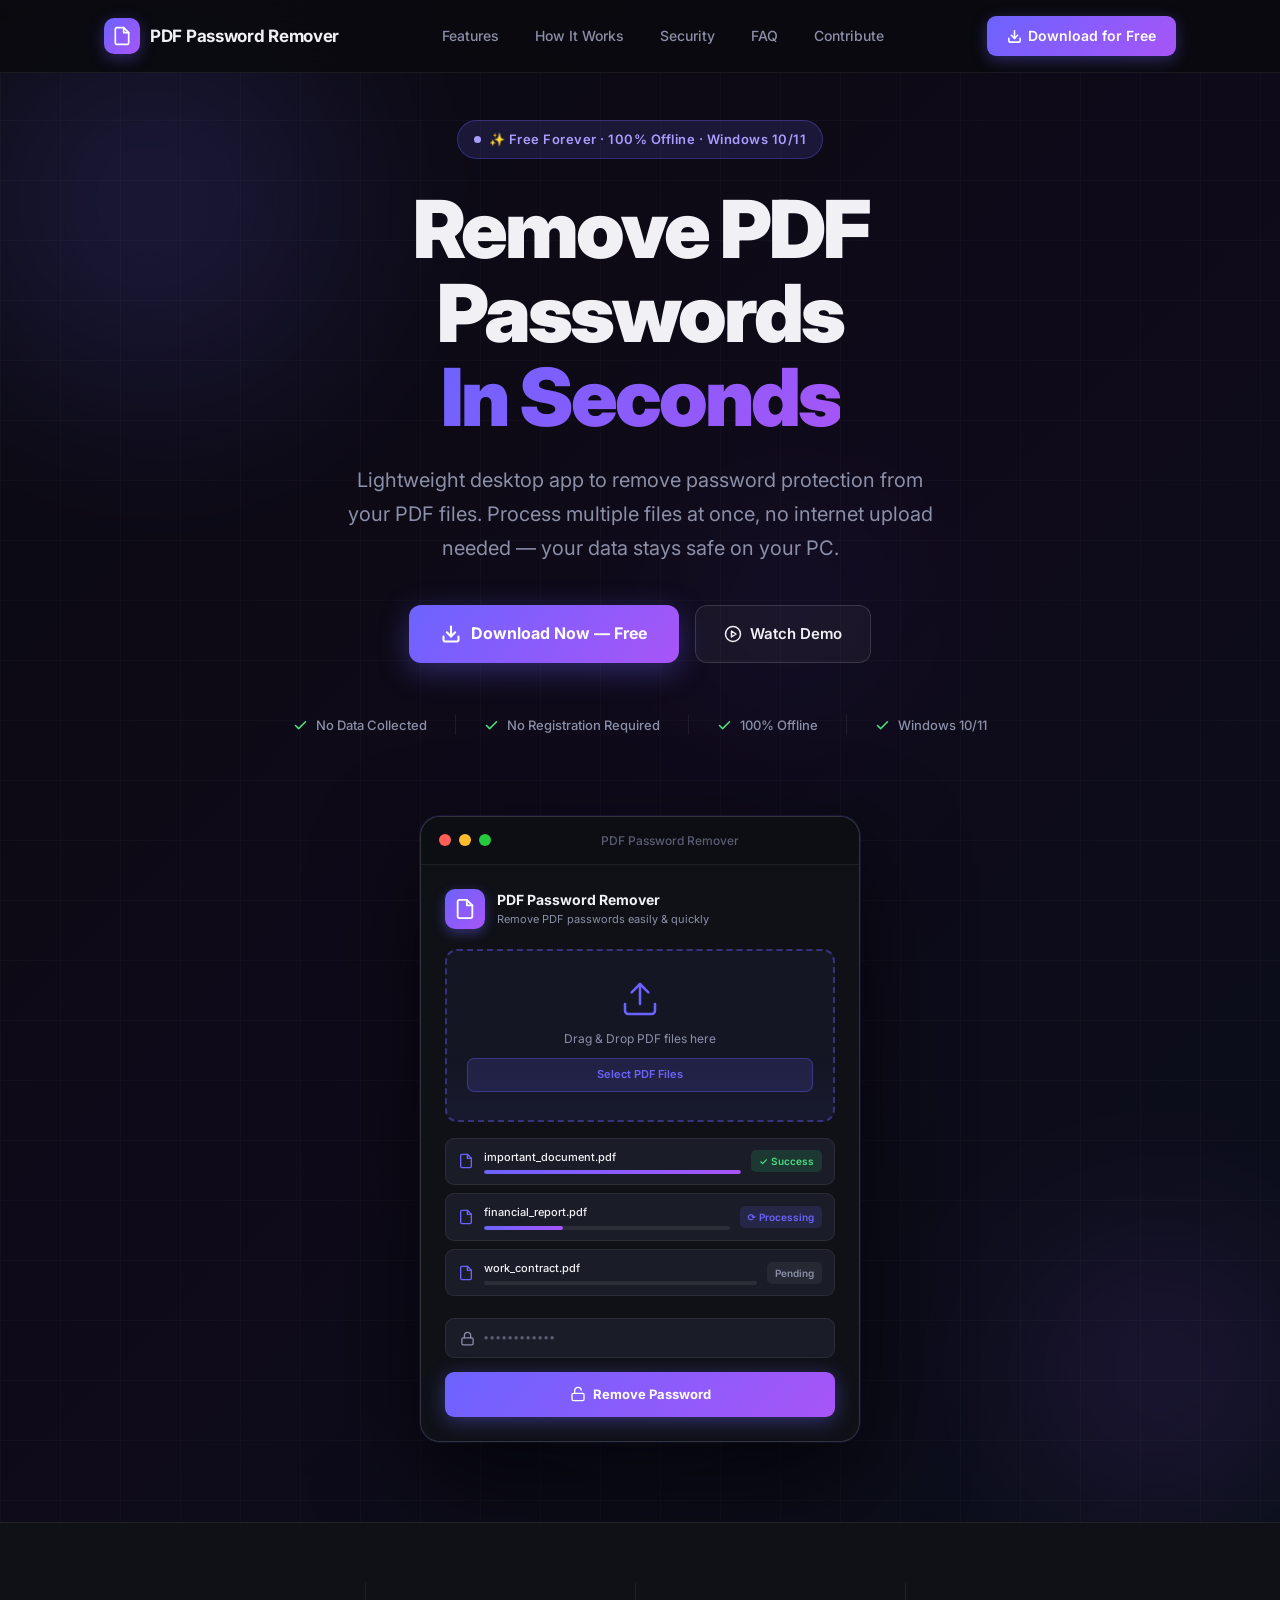
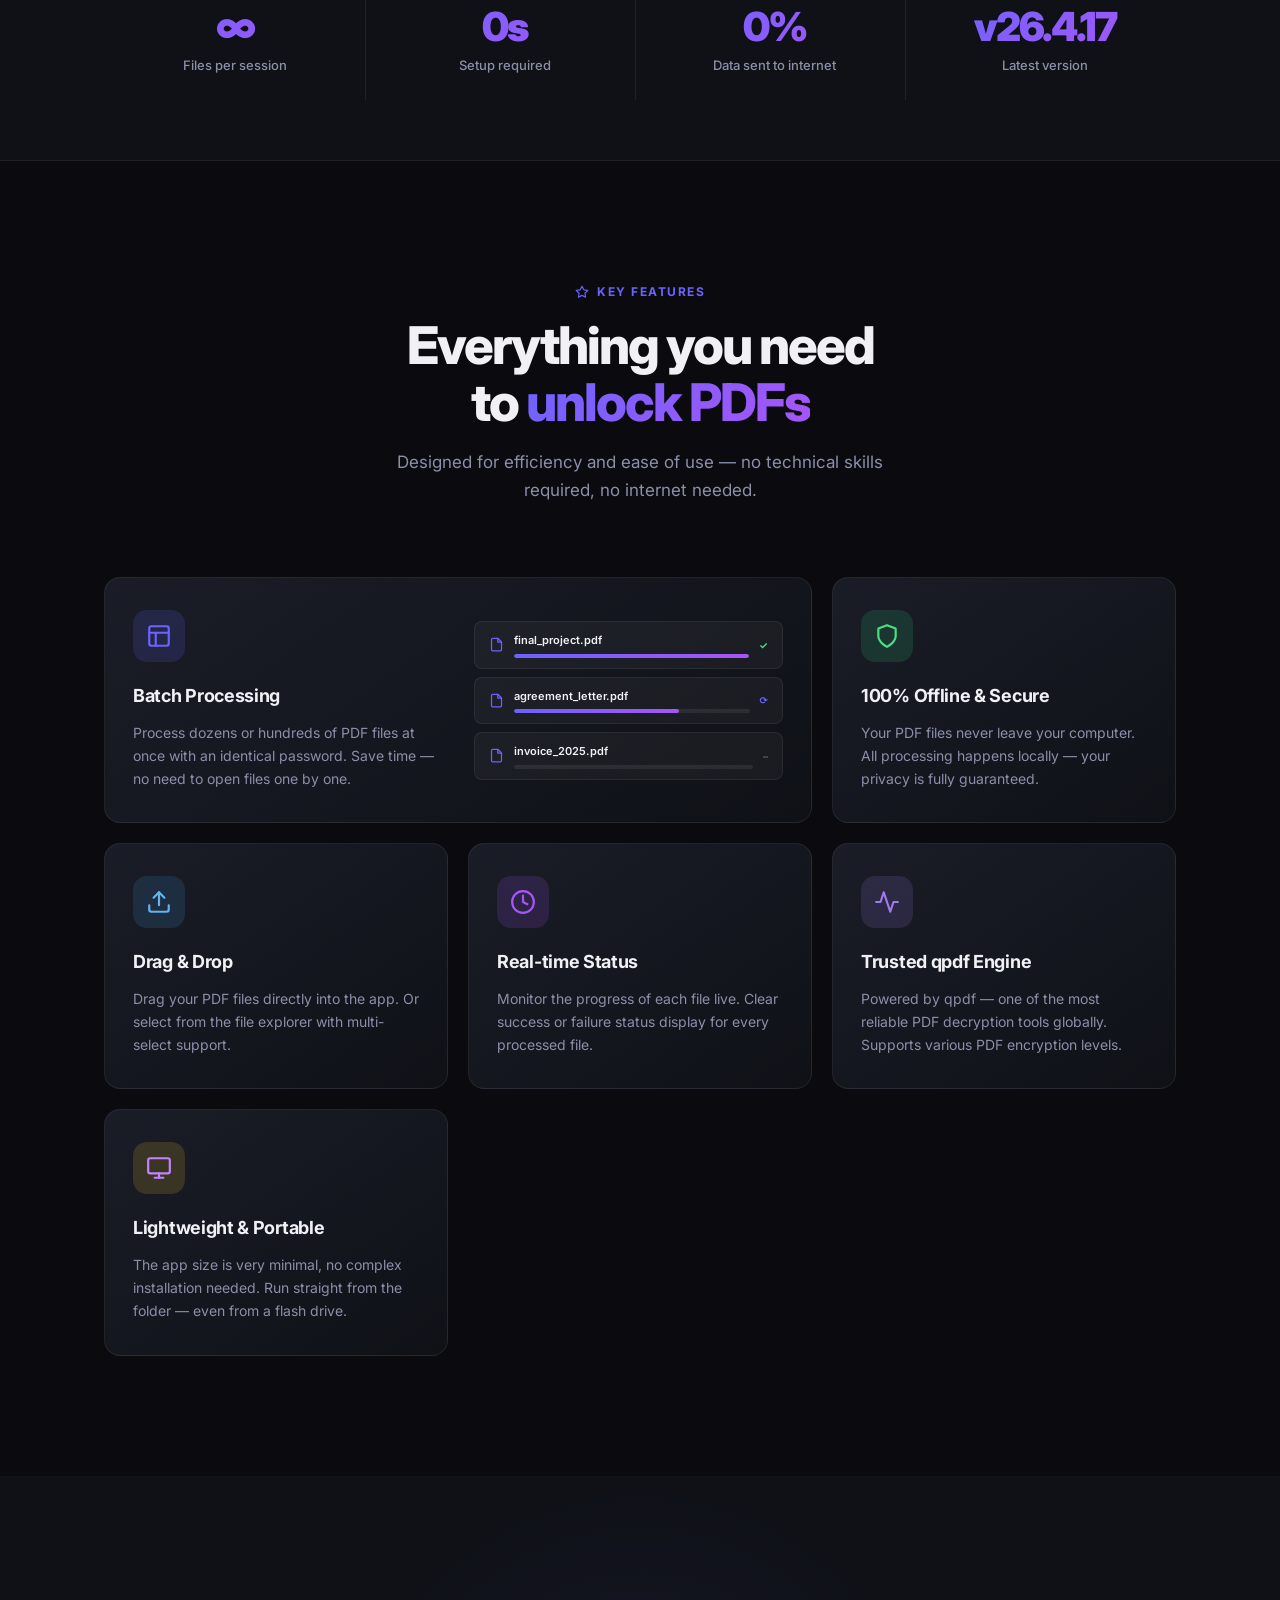
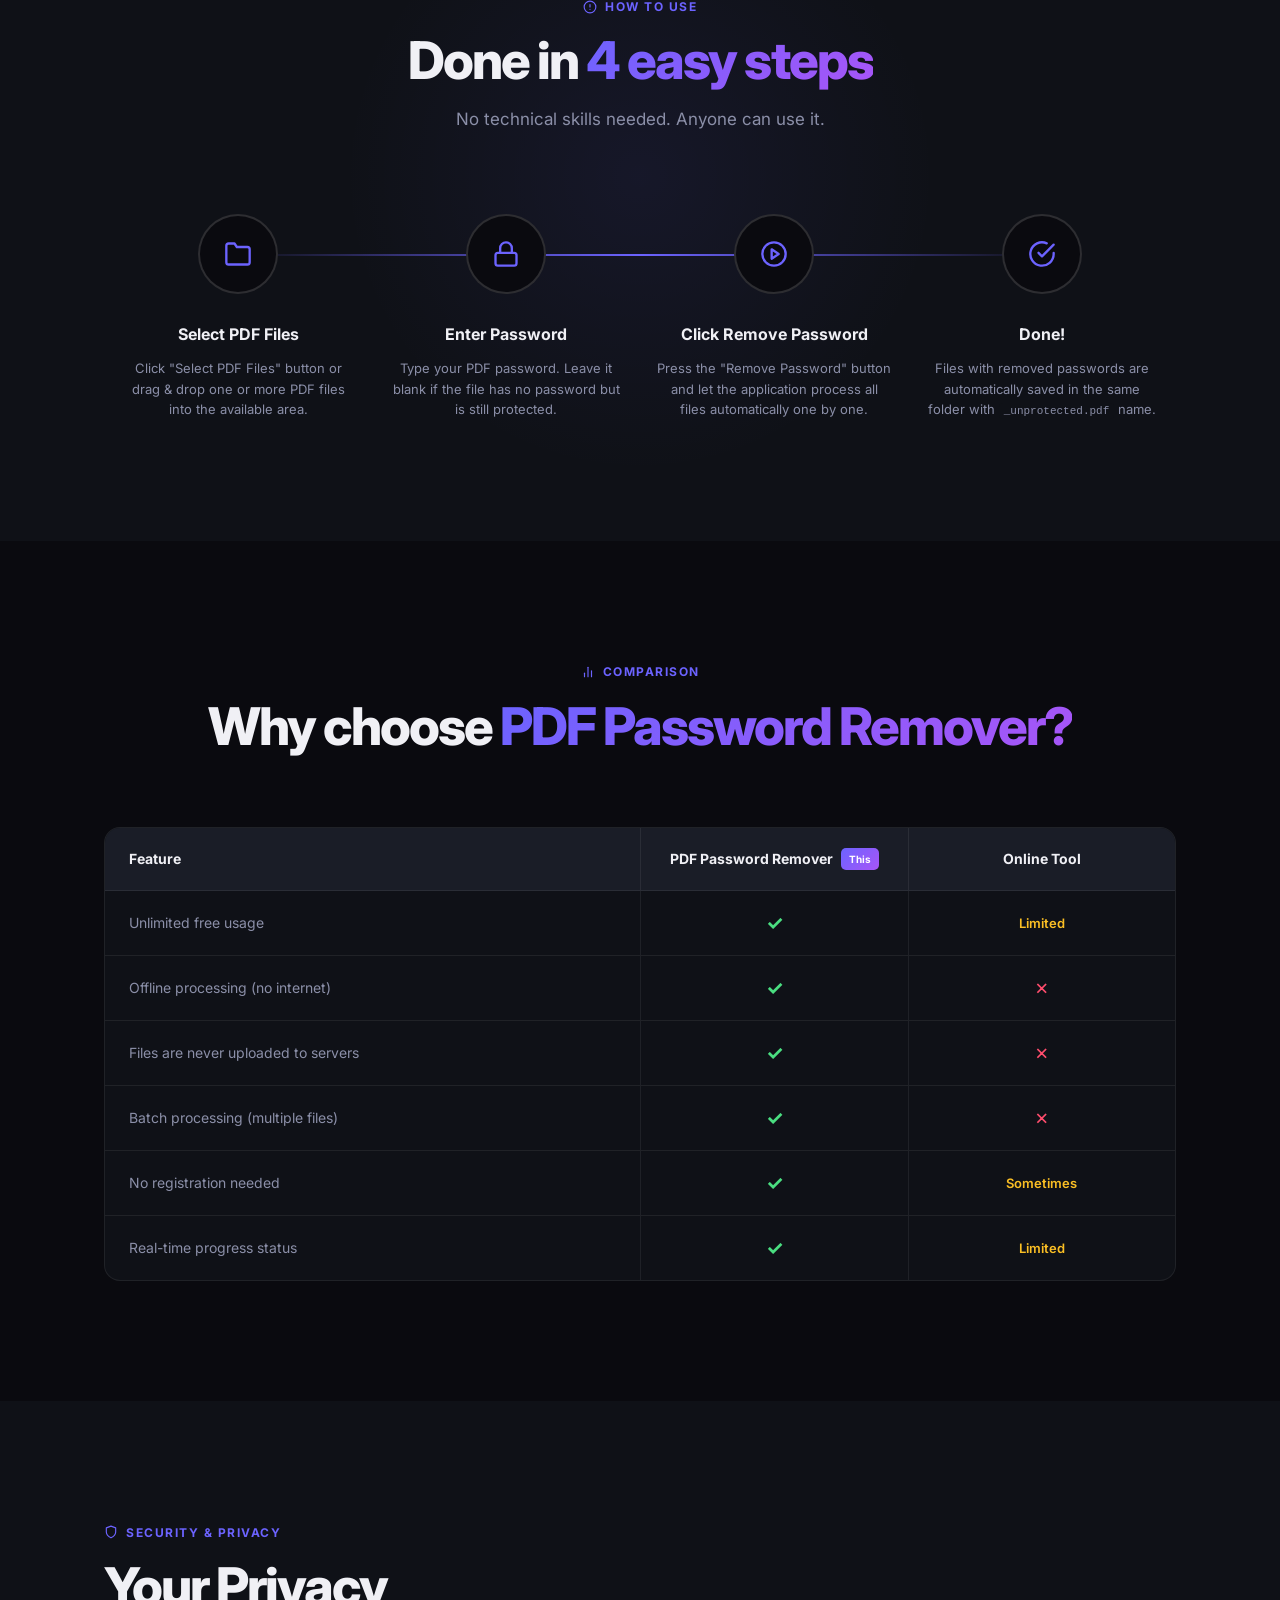
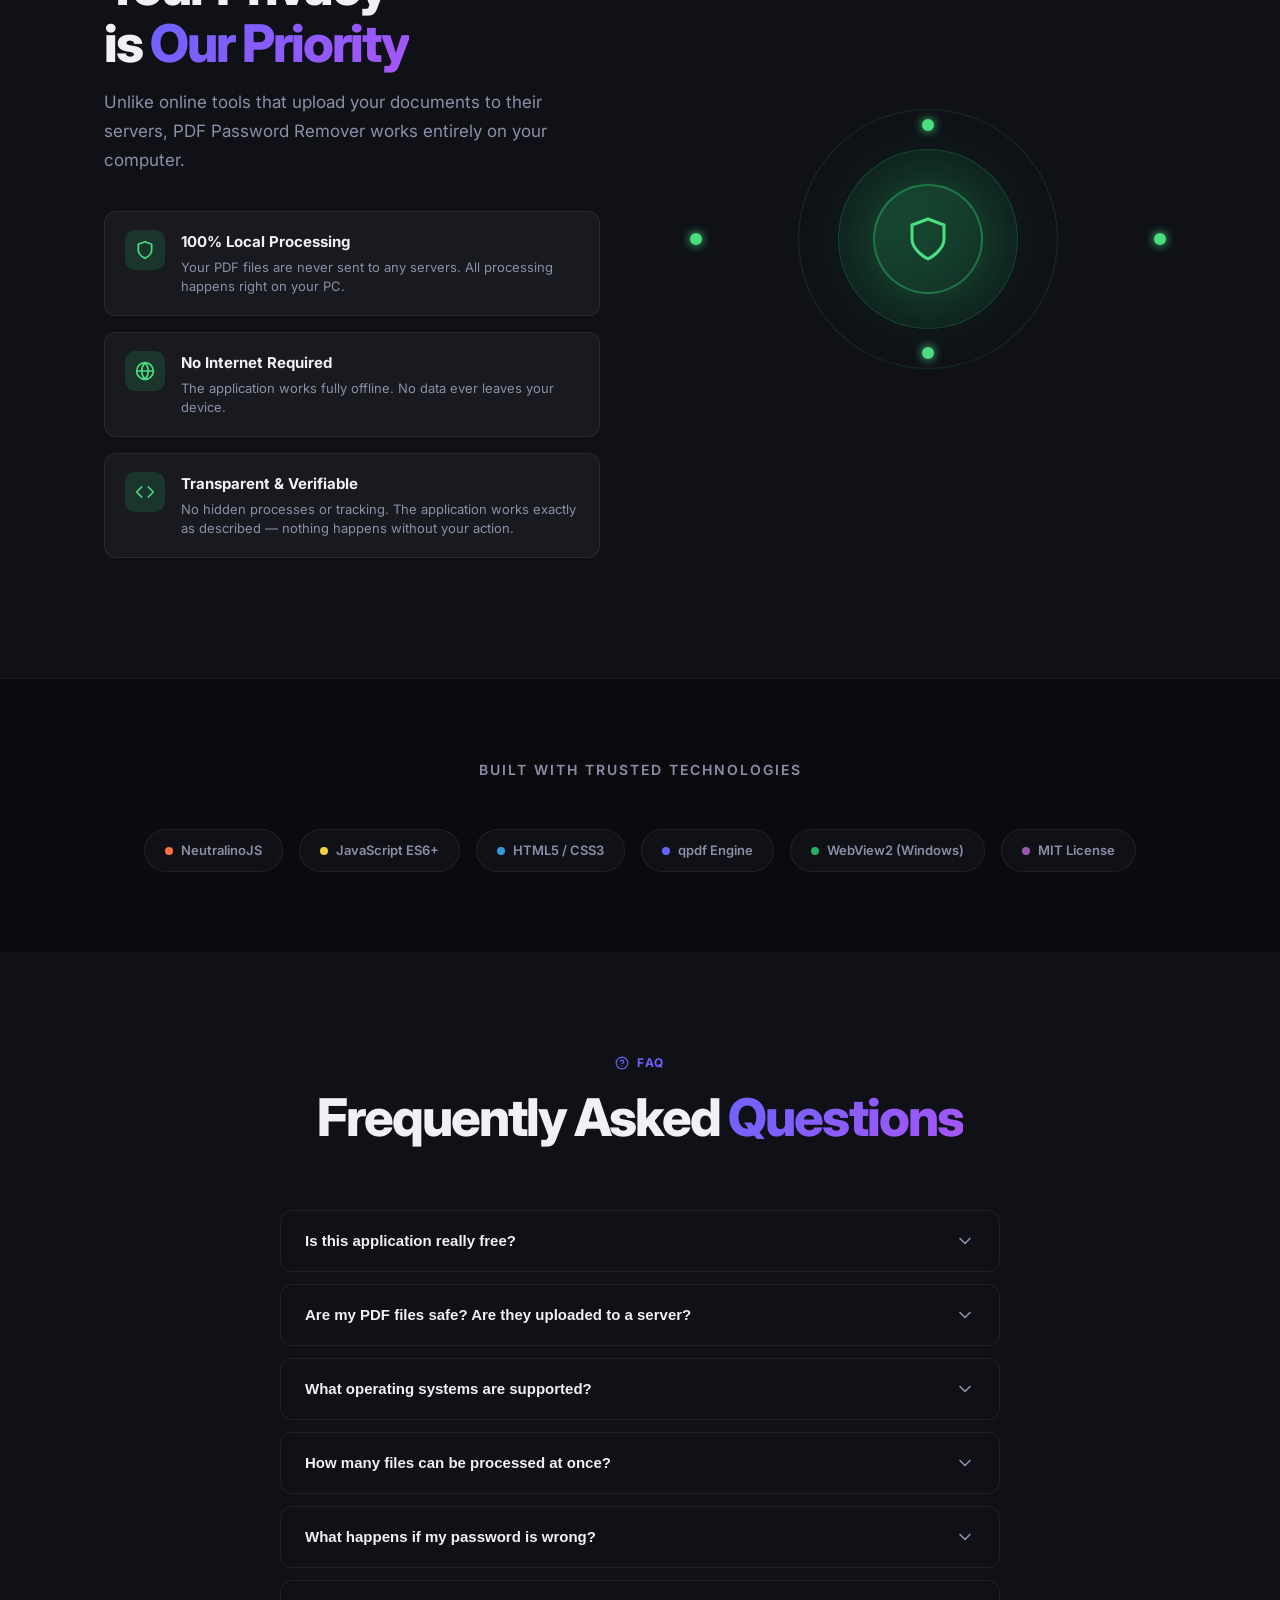
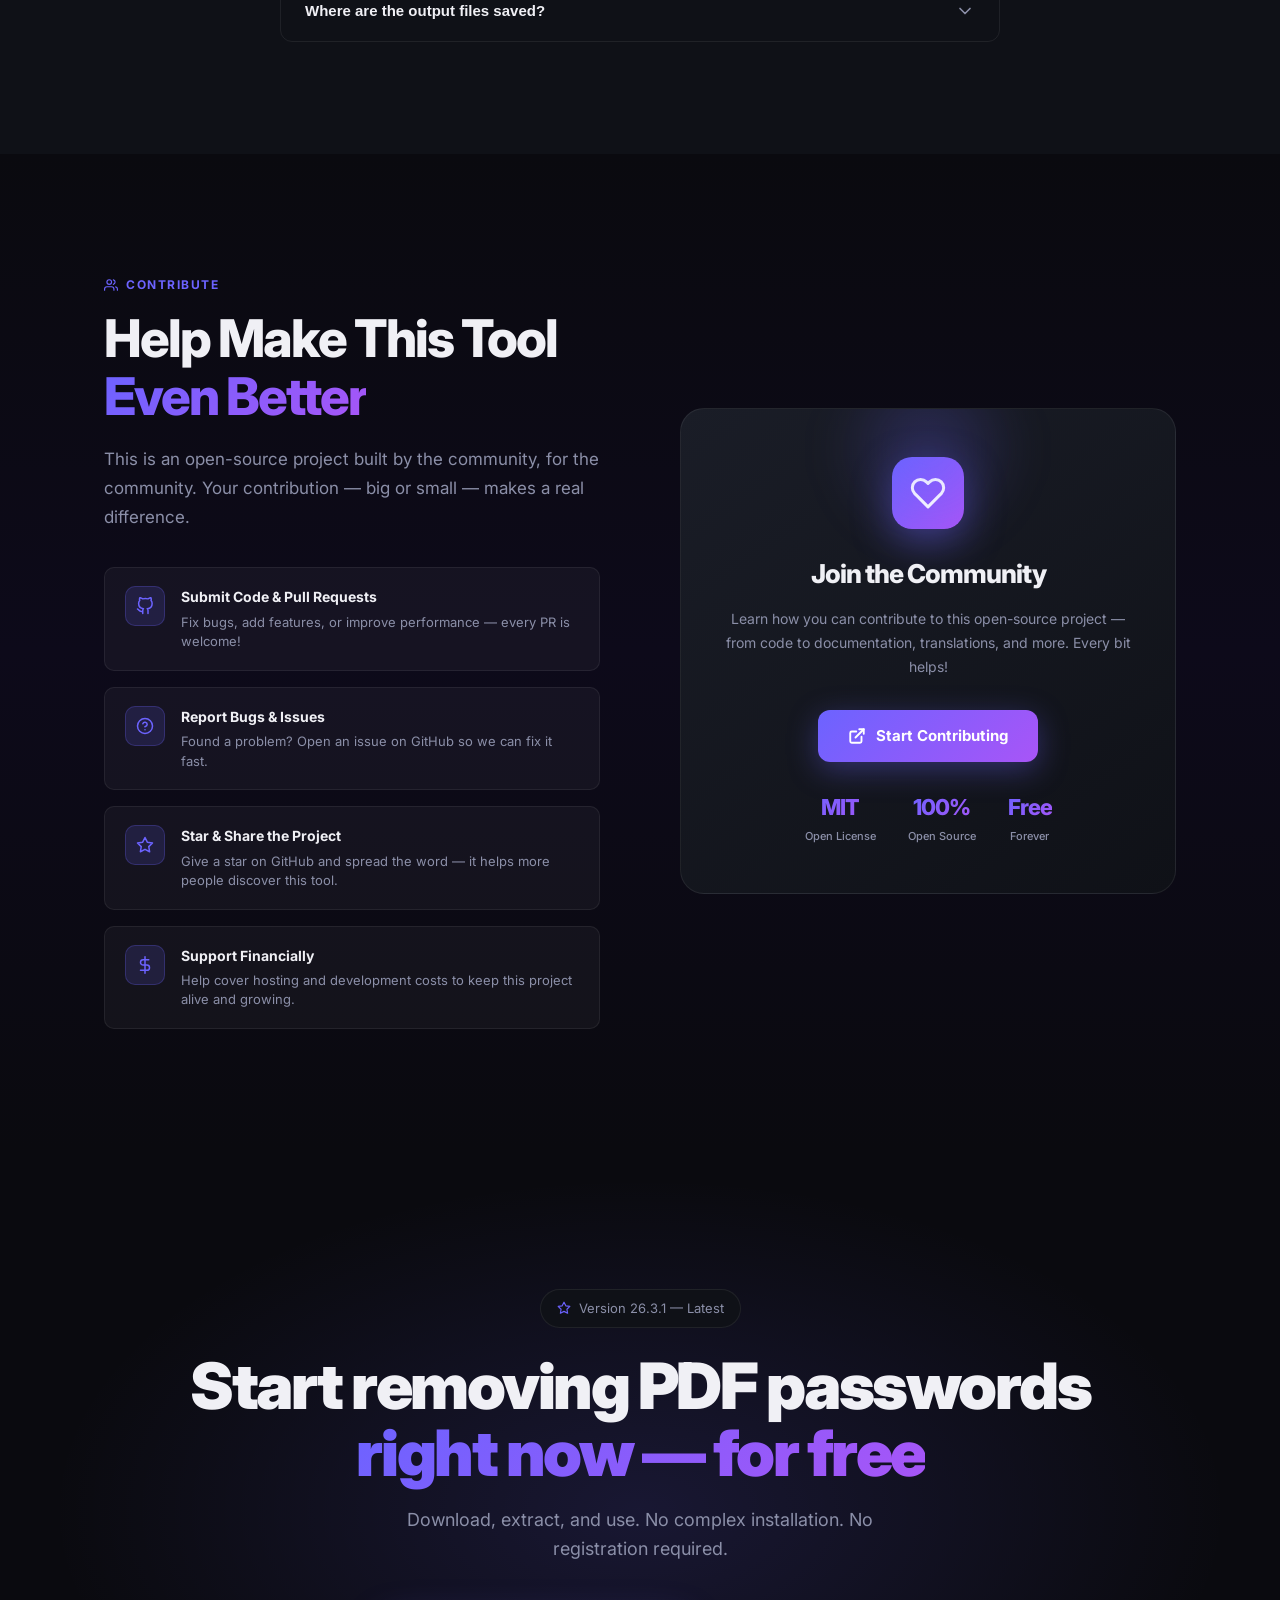
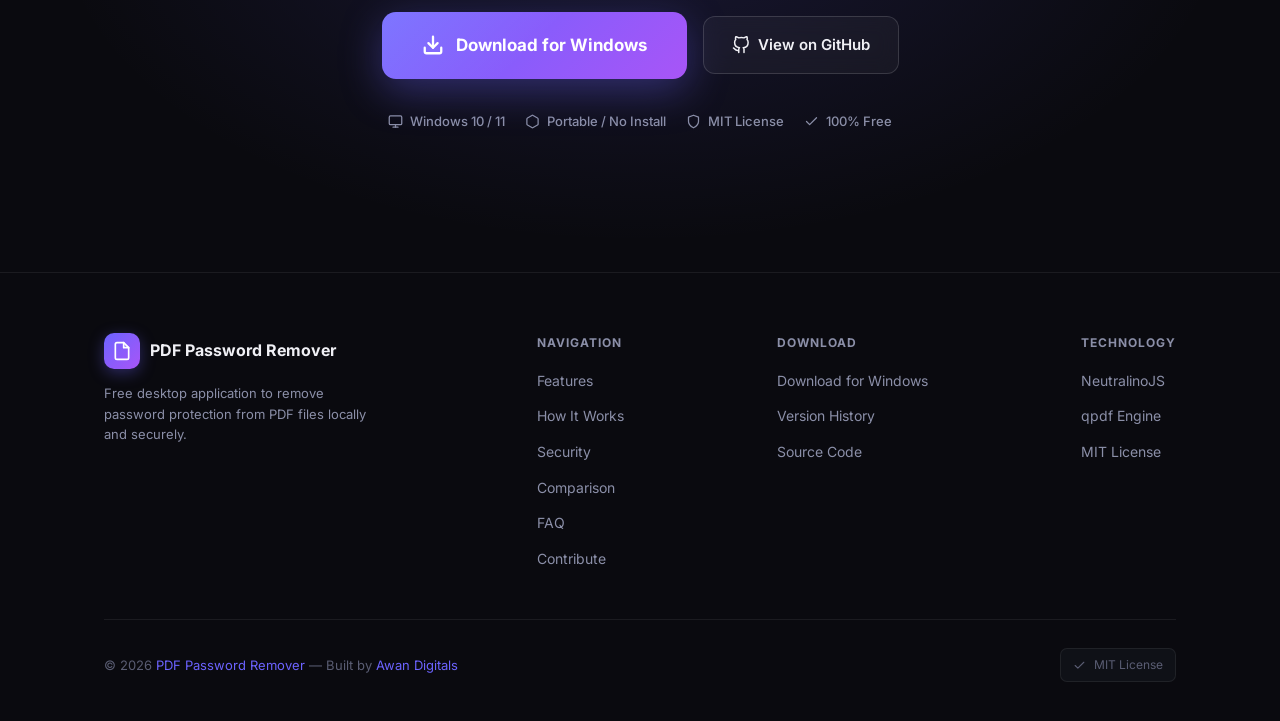
==== commit 168227b7: "feat: add landing page and about page, and update version to v26.4.17" ====
--- a/landing-pages/index.html
+++ b/landing-pages/index.html
@@ -10,13 +10,13 @@
   <meta name="keywords"
     content="pdf password remover, remove pdf password, unlock pdf, decrypt pdf, offline pdf tool, batch remove pdf password, free pdf unlocker, local pdf processor">
 
-  <!-- Open Graph / Social Media Meta Tags -->
+
   <meta property="og:title" content="PDF Password Remover – Unlock PDF Files Instantly">
   <meta property="og:description"
     content="Free, open-source desktop app to remove PDF passwords locally and securely. No internet required, no data uploaded.">
   <meta property="og:type" content="website">
 
-  <!-- Icons -->
+
   <link rel="icon" type="image/x-icon" href="assets/appIcon.ico">
   <link rel="icon" type="image/png" sizes="32x32" href="assets/trayIcon.png">
   <link rel="apple-touch-icon" href="assets/trayIcon.png">
@@ -26,7 +26,6 @@
   <link href="https://fonts.googleapis.com/css2?family=Inter:wght@300;400;500;600;700;800;900&display=swap"
     rel="stylesheet">
   <style>
-    /* ===== CSS RESET & ROOT ===== */
     *,
     *::before,
     *::after {
@@ -36,28 +35,28 @@
     }
 
     :root {
-      --primary: #e84545;
-      --primary-dim: #c83030;
-      --primary-glow: rgba(232, 69, 69, 0.35);
-      --accent: #ff7043;
-      --accent2: #ffca28;
+      --primary: #6c63ff;
+      --primary-dim: #574fd6;
+      --primary-glow: rgba(108, 99, 255, 0.35);
+      --accent: #a855f7;
+      --accent2: #c084fc;
       --bg-deep: #0a0a0f;
-      --bg-card: #12121a;
-      --bg-card2: #1a1a26;
+      --bg-card: #0f1117;
+      --bg-card2: #1a1d27;
       --bg-glass: rgba(255, 255, 255, 0.04);
-      --border: rgba(255, 255, 255, 0.08);
+      --border: rgba(255, 255, 255, 0.07);
       --border-strong: rgba(255, 255, 255, 0.14);
       --text: #f0f0f5;
-      --text-dim: #9090a8;
-      --text-muted: #5a5a70;
-      --success: #2ecc71;
-      --warning: #f39c12;
-      --gradient-hero: linear-gradient(135deg, #0f0f1a 0%, #1a0a0a 50%, #0a0f1a 100%);
-      --gradient-red: linear-gradient(135deg, #e84545, #ff7043);
-      --gradient-card: linear-gradient(145deg, #1a1a26, #12121a);
+      --text-dim: #8b8fa8;
+      --text-muted: #5a5d73;
+      --success: #4ade80;
+      --warning: #fbbf24;
+      --gradient-hero: linear-gradient(135deg, #0a0a0f 0%, #0f0a1a 50%, #0a0f1a 100%);
+      --gradient-red: linear-gradient(135deg, #6c63ff, #a855f7);
+      --gradient-card: linear-gradient(145deg, #1a1d27, #0f1117);
       --radius: 16px;
       --radius-sm: 10px;
-      --shadow-glow: 0 0 60px rgba(232, 69, 69, 0.2), 0 25px 50px rgba(0, 0, 0, 0.5);
+      --shadow-glow: 0 0 60px rgba(108, 99, 255, 0.2), 0 25px 50px rgba(0, 0, 0, 0.5);
       --shadow-card: 0 8px 32px rgba(0, 0, 0, 0.4);
     }
 
@@ -73,7 +72,7 @@
       overflow-x: hidden;
     }
 
-    /* ===== SCROLLBAR ===== */
+
     ::-webkit-scrollbar {
       width: 6px;
     }
@@ -87,7 +86,7 @@
       border-radius: 3px;
     }
 
-    /* ===== UTILITY ===== */
+
     .container {
       max-width: 1120px;
       margin: 0 auto;
@@ -101,7 +100,7 @@
       background-clip: text;
     }
 
-    /* ===== NAVBAR ===== */
+
     .navbar {
       position: fixed;
       top: 0;
@@ -219,7 +218,7 @@
       padding: 4px;
     }
 
-    /* ===== HERO ===== */
+
     .hero {
       min-height: 100vh;
       display: flex;
@@ -242,7 +241,7 @@
     .hero-orb-1 {
       width: 600px;
       height: 600px;
-      background: radial-gradient(circle, rgba(232, 69, 69, 0.6) 0%, transparent 70%);
+      background: radial-gradient(circle, rgba(108, 99, 255, 0.6) 0%, transparent 70%);
       top: -100px;
       left: -150px;
       animation: float1 8s ease-in-out infinite;
@@ -251,7 +250,7 @@
     .hero-orb-2 {
       width: 400px;
       height: 400px;
-      background: radial-gradient(circle, rgba(255, 112, 67, 0.5) 0%, transparent 70%);
+      background: radial-gradient(circle, rgba(168, 85, 247, 0.5) 0%, transparent 70%);
       bottom: -50px;
       right: -80px;
       animation: float2 10s ease-in-out infinite;
@@ -260,7 +259,7 @@
     .hero-orb-3 {
       width: 300px;
       height: 300px;
-      background: radial-gradient(circle, rgba(98, 0, 234, 0.4) 0%, transparent 70%);
+      background: radial-gradient(circle, rgba(108, 99, 255, 0.3) 0%, transparent 70%);
       top: 30%;
       left: 50%;
       animation: float3 12s ease-in-out infinite;
@@ -302,7 +301,7 @@
       }
     }
 
-    /* Grid lines background */
+
     .hero::after {
       content: '';
       position: absolute;
@@ -326,9 +325,9 @@
       display: inline-flex;
       align-items: center;
       gap: 8px;
-      background: rgba(232, 69, 69, 0.15);
-      border: 1px solid rgba(232, 69, 69, 0.3);
-      color: #ff8a80;
+      background: rgba(108, 99, 255, 0.15);
+      border: 1px solid rgba(108, 99, 255, 0.3);
+      color: #a89dff;
       padding: 8px 16px;
       border-radius: 100px;
       font-size: 13px;
@@ -341,7 +340,7 @@
     .hero-badge-dot {
       width: 7px;
       height: 7px;
-      background: #ff8a80;
+      background: #a89dff;
       border-radius: 50%;
       animation: pulse-dot 2s ease-in-out infinite;
     }
@@ -478,7 +477,7 @@
       background: var(--border);
     }
 
-    /* App Mockup */
+
     .hero-mockup {
       margin-top: 80px;
       position: relative;
@@ -498,26 +497,26 @@
       height: 60%;
       bottom: -30px;
       left: 0;
-      background: radial-gradient(ellipse, rgba(232, 69, 69, 0.3) 0%, transparent 70%);
+      background: radial-gradient(ellipse, rgba(108, 99, 255, 0.35) 0%, transparent 70%);
       filter: blur(30px);
     }
 
     .mockup-frame {
-      background: var(--bg-card);
-      border: 1px solid var(--border-strong);
+      background: #1a1d27;
+      border: 1px solid rgba(255, 255, 255, 0.1);
       border-radius: 20px;
       overflow: hidden;
-      box-shadow: 0 40px 100px rgba(0, 0, 0, 0.7), 0 0 0 1px rgba(255, 255, 255, 0.05);
+      box-shadow: 0 40px 100px rgba(0, 0, 0, 0.7), 0 0 0 1px rgba(108, 99, 255, 0.15);
       position: relative;
     }
 
     .mockup-titlebar {
-      background: #0f0f18;
+      background: #0c0e14;
       padding: 14px 18px;
       display: flex;
       align-items: center;
       gap: 8px;
-      border-bottom: 1px solid var(--border);
+      border-bottom: 1px solid rgba(255, 255, 255, 0.07);
     }
 
     .titlebar-dot {
@@ -548,9 +547,10 @@
 
     .mockup-body {
       padding: 24px;
-    }
-
-    /* Mockup App UI */
+      background: #0f1117;
+    }
+
+
     .app-header-mock {
       display: flex;
       align-items: center;
@@ -562,11 +562,11 @@
       width: 40px;
       height: 40px;
       border-radius: 10px;
-      background: var(--gradient-red);
+      background: linear-gradient(135deg, #6c63ff, #a855f7);
       display: flex;
       align-items: center;
       justify-content: center;
-      box-shadow: 0 4px 12px var(--primary-glow);
+      box-shadow: 0 4px 12px rgba(108, 99, 255, 0.4);
     }
 
     .app-icon-mock svg {
@@ -587,12 +587,12 @@
     }
 
     .dropzone-mock {
-      border: 2px dashed rgba(232, 69, 69, 0.4);
+      border: 2px dashed rgba(108, 99, 255, 0.4);
       border-radius: 12px;
       padding: 28px 20px;
       text-align: center;
       margin-bottom: 16px;
-      background: rgba(232, 69, 69, 0.05);
+      background: rgba(108, 99, 255, 0.06);
       position: relative;
       overflow: hidden;
     }
@@ -601,15 +601,15 @@
       content: '';
       position: absolute;
       inset: 0;
-      background: linear-gradient(180deg, transparent 60%, rgba(232, 69, 69, 0.05));
+      background: linear-gradient(180deg, transparent 60%, rgba(108, 99, 255, 0.05));
     }
 
     .dropzone-icon-mock {
       width: 40px;
       height: 40px;
       margin: 0 auto 10px;
-      color: var(--primary);
-      stroke: var(--primary);
+      color: #6c63ff;
+      stroke: #6c63ff;
     }
 
     .dropzone-text-mock {
@@ -619,9 +619,9 @@
     }
 
     .btn-browse-mock {
-      background: rgba(232, 69, 69, 0.15);
-      border: 1px solid rgba(232, 69, 69, 0.3);
-      color: var(--primary);
+      background: rgba(108, 99, 255, 0.15);
+      border: 1px solid rgba(108, 99, 255, 0.35);
+      color: #6c63ff;
       padding: 7px 16px;
       border-radius: 7px;
       font-size: 11px;
@@ -632,16 +632,16 @@
       display: flex;
       align-items: center;
       gap: 10px;
-      background: var(--bg-glass);
-      border: 1px solid var(--border);
+      background: #1a1d27;
+      border: 1px solid rgba(255, 255, 255, 0.07);
       border-radius: 9px;
       padding: 10px 12px;
       margin-bottom: 8px;
     }
 
     .file-icon-mock {
-      color: var(--primary);
-      stroke: var(--primary);
+      color: #6c63ff;
+      stroke: #6c63ff;
     }
 
     .file-name-mock {
@@ -664,8 +664,8 @@
     }
 
     .status-processing {
-      background: rgba(232, 69, 69, 0.15);
-      color: var(--primary);
+      background: rgba(108, 99, 255, 0.15);
+      color: #6c63ff;
     }
 
     .status-pending {
@@ -674,8 +674,8 @@
     }
 
     .password-mock {
-      background: var(--bg-glass);
-      border: 1px solid var(--border);
+      background: #1a1d27;
+      border: 1px solid rgba(255, 255, 255, 0.07);
       border-radius: 9px;
       padding: 10px 14px;
       display: flex;
@@ -692,7 +692,7 @@
 
     .btn-remove-mock {
       width: 100%;
-      background: var(--gradient-red);
+      background: linear-gradient(135deg, #6c63ff 0%, #a855f7 100%);
       color: white;
       border: none;
       border-radius: 9px;
@@ -703,10 +703,10 @@
       align-items: center;
       justify-content: center;
       gap: 7px;
-      box-shadow: 0 4px 20px var(--primary-glow);
-    }
-
-    /* ===== STATS SECTION ===== */
+      box-shadow: 0 4px 20px rgba(108, 99, 255, 0.4);
+    }
+
+
     .stats {
       padding: 60px 0;
       border-top: 1px solid var(--border);
@@ -744,7 +744,7 @@
       font-weight: 500;
     }
 
-    /* ===== FEATURES ===== */
+
     .features {
       padding: 120px 0;
       position: relative;
@@ -818,10 +818,10 @@
     }
 
     .feature-card:hover {
-      border-color: rgba(232, 69, 69, 0.3);
+      border-color: rgba(108, 99, 255, 0.3);
       background: var(--bg-card2);
       transform: translateY(-6px);
-      box-shadow: var(--shadow-card), 0 0 0 1px rgba(232, 69, 69, 0.1);
+      box-shadow: var(--shadow-card), 0 0 0 1px rgba(108, 99, 255, 0.1);
     }
 
     .feature-card:hover::before {
@@ -844,13 +844,13 @@
     }
 
     .icon-red {
-      background: rgba(232, 69, 69, 0.15);
+      background: rgba(108, 99, 255, 0.15);
       color: var(--primary);
       stroke: var(--primary);
     }
 
     .icon-orange {
-      background: rgba(255, 112, 67, 0.15);
+      background: rgba(168, 85, 247, 0.15);
       color: var(--accent);
       stroke: var(--accent);
     }
@@ -892,7 +892,7 @@
       line-height: 1.65;
     }
 
-    /* Large feature card */
+
     .feature-card.large {
       grid-column: span 2;
       display: grid;
@@ -964,10 +964,10 @@
     .batch-progress-bar {
       height: 100%;
       border-radius: 2px;
-      background: var(--gradient-red);
-    }
-
-    /* ===== HOW IT WORKS ===== */
+      background: linear-gradient(90deg, #6c63ff, #a855f7);
+    }
+
+
     .how-it-works {
       padding: 120px 0;
       background: var(--bg-card);
@@ -983,7 +983,7 @@
       transform: translateX(-50%);
       width: 600px;
       height: 600px;
-      background: radial-gradient(circle, rgba(232, 69, 69, 0.08) 0%, transparent 70%);
+      background: radial-gradient(circle, rgba(108, 99, 255, 0.08) 0%, transparent 70%);
       pointer-events: none;
     }
 
@@ -1041,7 +1041,7 @@
     }
 
     .step-item:hover .step-number {
-      background: rgba(232, 69, 69, 0.1);
+      background: rgba(108, 99, 255, 0.1);
       border-color: var(--primary);
       box-shadow: 0 0 30px var(--primary-glow);
     }
@@ -1058,7 +1058,7 @@
       line-height: 1.6;
     }
 
-    /* ===== COMPARISON ===== */
+
     .comparison {
       padding: 120px 0;
     }
@@ -1143,7 +1143,7 @@
     }
 
     .cross {
-      color: #e74c3c;
+      color: #ff4d6d;
       font-size: 20px;
     }
 
@@ -1153,7 +1153,7 @@
       font-weight: 600;
     }
 
-    /* ===== SECURITY SECTION ===== */
+
     .security {
       padding: 120px 0;
       background: var(--bg-card);
@@ -1220,7 +1220,7 @@
       line-height: 1.5;
     }
 
-    /* Shield Visual */
+
     .shield-visual {
       display: flex;
       align-items: center;
@@ -1312,7 +1312,7 @@
       transform: translateY(-50%);
     }
 
-    /* ===== TECH STACK ===== */
+
     .tech-section {
       padding: 80px 0;
       border-top: 1px solid var(--border);
@@ -1365,7 +1365,7 @@
       border-radius: 50%;
     }
 
-    /* ===== DOWNLOAD CTA ===== */
+
     .download-cta {
       padding: 140px 0;
       text-align: center;
@@ -1378,7 +1378,7 @@
       content: '';
       position: absolute;
       inset: 0;
-      background: radial-gradient(ellipse at 50% 50%, rgba(232, 69, 69, 0.12) 0%, transparent 65%);
+      background: radial-gradient(ellipse at 50% 50%, rgba(108, 99, 255, 0.15) 0%, transparent 65%);
     }
 
     .download-cta-content {
@@ -1468,7 +1468,7 @@
       height: 15px;
     }
 
-    /* Version badge */
+
     .version-badge {
       display: inline-flex;
       align-items: center;
@@ -1483,7 +1483,7 @@
       margin-bottom: 24px;
     }
 
-    /* ===== FAQ ===== */
+
     .faq {
       padding: 100px 0;
       background: var(--bg-card);
@@ -1508,7 +1508,7 @@
     }
 
     .faq-item.active {
-      border-color: rgba(232, 69, 69, 0.3);
+      border-color: rgba(108, 99, 255, 0.3);
     }
 
     .faq-question {
@@ -1561,7 +1561,7 @@
       line-height: 1.7;
     }
 
-    /* ===== FOOTER ===== */
+
     .footer {
       padding: 60px 0 40px;
       border-top: 1px solid var(--border);
@@ -1677,7 +1677,212 @@
       border-radius: 7px;
     }
 
-    /* ===== ANIMATIONS ===== */
+
+    /* ── Contribute Section ── */
+    .contribute {
+      padding: 120px 0;
+      position: relative;
+      overflow: hidden;
+      background: linear-gradient(180deg, var(--bg-deep) 0%, #0d0a1a 50%, var(--bg-deep) 100%);
+    }
+
+    .contribute-inner {
+      display: grid;
+      grid-template-columns: 1fr 1fr;
+      gap: 80px;
+      align-items: center;
+    }
+
+    .contribute-text .section-label {
+      margin-bottom: 16px;
+    }
+
+    .contribute-text .section-title {
+      margin-bottom: 20px;
+    }
+
+    .contribute-text .section-desc {
+      margin-bottom: 36px;
+    }
+
+    .contribute-ways {
+      display: flex;
+      flex-direction: column;
+      gap: 16px;
+    }
+
+    .contribute-way {
+      display: flex;
+      align-items: flex-start;
+      gap: 16px;
+      background: var(--bg-glass);
+      border: 1px solid var(--border);
+      border-radius: var(--radius-sm);
+      padding: 18px 20px;
+      transition: all 0.3s ease;
+    }
+
+    .contribute-way:hover {
+      border-color: rgba(108, 99, 255, 0.35);
+      background: rgba(108, 99, 255, 0.06);
+      transform: translateX(4px);
+    }
+
+    .contribute-way-icon {
+      width: 40px;
+      height: 40px;
+      border-radius: 10px;
+      background: rgba(108, 99, 255, 0.15);
+      border: 1px solid rgba(108, 99, 255, 0.25);
+      display: flex;
+      align-items: center;
+      justify-content: center;
+      flex-shrink: 0;
+    }
+
+    .contribute-way-icon svg {
+      stroke: var(--primary);
+    }
+
+    .contribute-way-body h4 {
+      font-size: 14px;
+      font-weight: 700;
+      color: var(--text);
+      margin-bottom: 4px;
+    }
+
+    .contribute-way-body p {
+      font-size: 13px;
+      color: var(--text-dim);
+      line-height: 1.5;
+    }
+
+    .contribute-card {
+      position: relative;
+      background: var(--gradient-card);
+      border: 1px solid var(--border);
+      border-radius: 24px;
+      padding: 48px 40px;
+      text-align: center;
+      overflow: hidden;
+    }
+
+    .contribute-card::before {
+      content: '';
+      position: absolute;
+      top: -60px;
+      left: 50%;
+      transform: translateX(-50%);
+      width: 200px;
+      height: 200px;
+      background: radial-gradient(circle, rgba(108, 99, 255, 0.25) 0%, transparent 70%);
+      filter: blur(20px);
+      pointer-events: none;
+    }
+
+    .contribute-card-icon {
+      width: 72px;
+      height: 72px;
+      border-radius: 20px;
+      background: linear-gradient(135deg, #6c63ff, #a855f7);
+      display: flex;
+      align-items: center;
+      justify-content: center;
+      margin: 0 auto 24px;
+      box-shadow: 0 12px 40px rgba(108, 99, 255, 0.45);
+    }
+
+    .contribute-card-icon svg {
+      stroke: white;
+      width: 36px;
+      height: 36px;
+    }
+
+    .contribute-card h3 {
+      font-size: 26px;
+      font-weight: 800;
+      letter-spacing: -1px;
+      margin-bottom: 12px;
+      color: var(--text);
+    }
+
+    .contribute-card p {
+      font-size: 14px;
+      color: var(--text-dim);
+      line-height: 1.7;
+      margin-bottom: 32px;
+    }
+
+    .btn-contribute {
+      display: inline-flex;
+      align-items: center;
+      gap: 10px;
+      background: var(--gradient-red);
+      color: white;
+      text-decoration: none;
+      padding: 14px 30px;
+      border-radius: 12px;
+      font-size: 15px;
+      font-weight: 700;
+      box-shadow: 0 8px 30px var(--primary-glow);
+      transition: all 0.3s ease;
+      position: relative;
+      overflow: hidden;
+    }
+
+    .btn-contribute::before {
+      content: '';
+      position: absolute;
+      inset: 0;
+      background: linear-gradient(135deg, rgba(255,255,255,0.15) 0%, transparent 60%);
+      opacity: 0;
+      transition: opacity 0.3s;
+    }
+
+    .btn-contribute:hover {
+      transform: translateY(-3px);
+      box-shadow: 0 16px 50px var(--primary-glow);
+    }
+
+    .btn-contribute:hover::before {
+      opacity: 1;
+    }
+
+    .contribute-stats {
+      display: flex;
+      justify-content: center;
+      gap: 32px;
+      margin-top: 28px;
+    }
+
+    .contribute-stat {
+      text-align: center;
+    }
+
+    .contribute-stat-num {
+      font-size: 22px;
+      font-weight: 800;
+      letter-spacing: -1px;
+      background: var(--gradient-red);
+      -webkit-background-clip: text;
+      -webkit-text-fill-color: transparent;
+      background-clip: text;
+    }
+
+    .contribute-stat-label {
+      font-size: 11px;
+      color: var(--text-dim);
+      font-weight: 500;
+      margin-top: 2px;
+    }
+
+    @media (max-width: 900px) {
+      .contribute-inner {
+        grid-template-columns: 1fr;
+        gap: 48px;
+      }
+    }
+
     @keyframes fadeInDown {
       from {
         opacity: 0;
@@ -1713,7 +1918,7 @@
       transform: translateY(0);
     }
 
-    /* ===== MOBILE MENU ===== */
+
     .mobile-menu {
       position: fixed;
       top: 0;
@@ -1761,7 +1966,7 @@
       line-height: 1;
     }
 
-    /* ===== RESPONSIVE ===== */
+
     @media (max-width: 900px) {
       .features-grid {
         grid-template-columns: 1fr 1fr;
@@ -1872,7 +2077,7 @@
 
 <body>
 
-  <!-- ===== NAVBAR ===== -->
+
   <nav class="navbar" id="navbar">
     <div class="container">
       <div class="nav-inner">
@@ -1891,6 +2096,7 @@
           <li><a href="#how-it-works">How It Works</a></li>
           <li><a href="#security">Security</a></li>
           <li><a href="#faq">FAQ</a></li>
+          <li><a href="https://contribute.awandigitals.com" target="_blank">Contribute</a></li>
         </ul>
         <div class="nav-cta">
           <a href="#download" class="btn-nav-download">
@@ -1915,17 +2121,18 @@
     </div>
   </nav>
 
-  <!-- ===== MOBILE MENU ===== -->
+
   <div class="mobile-menu" id="mobileMenu">
     <button class="mobile-close" id="mobileClose">&times;</button>
     <a href="#features" class="mobile-link">Features</a>
     <a href="#how-it-works" class="mobile-link">How It Works</a>
     <a href="#security" class="mobile-link">Security</a>
     <a href="#faq" class="mobile-link">FAQ</a>
+    <a href="https://contribute.awandigitals.com" target="_blank" rel="noopener" class="mobile-link">Contribute</a>
     <a href="#download" class="btn-primary" style="font-size:16px;">Download for Free</a>
   </div>
 
-  <!-- ===== HERO ===== -->
+
   <section class="hero" id="home">
     <div class="hero-bg-orb hero-orb-1"></div>
     <div class="hero-bg-orb hero-orb-2"></div>
@@ -1969,7 +2176,7 @@
               stroke-linecap="round" stroke-linejoin="round" width="15" height="15">
               <polyline points="20 6 9 17 4 12" />
             </svg>
-            Free & Open Source
+            No Data Collected
           </div>
           <div class="hero-meta-divider"></div>
           <div class="hero-meta-item">
@@ -1985,7 +2192,7 @@
               stroke-linecap="round" stroke-linejoin="round" width="15" height="15">
               <polyline points="20 6 9 17 4 12" />
             </svg>
-            Ad-free
+            100% Offline
           </div>
           <div class="hero-meta-divider"></div>
           <div class="hero-meta-item">
@@ -1998,7 +2205,7 @@
         </div>
       </div>
 
-      <!-- App Mockup -->
+
       <div class="hero-mockup">
         <div class="mockup-wrapper">
           <div class="mockup-glow"></div>
@@ -2090,7 +2297,7 @@
                 </svg>
                 <span style="font-size:11px;color:var(--text-muted);flex:1">••••••••••••</span>
               </div>
-              <div class="btn-remove-mock">
+              <div class="btn-remove-mock" style="background:linear-gradient(135deg,#6c63ff,#a855f7);">
                 <svg xmlns="http://www.w3.org/2000/svg" viewBox="0 0 24 24" fill="none" stroke="white" stroke-width="2"
                   stroke-linecap="round" stroke-linejoin="round" width="16" height="16">
                   <rect x="3" y="11" width="18" height="11" rx="2" ry="2" />
@@ -2105,7 +2312,7 @@
     </div>
   </section>
 
-  <!-- ===== STATS ===== -->
+
   <section class="stats">
     <div class="container">
       <div class="stats-grid">
@@ -2122,14 +2329,14 @@
           <div class="stat-label">Data sent to internet</div>
         </div>
         <div class="stat-item reveal">
-          <div class="stat-number gradient-text">v26.4.14</div>
+          <div class="stat-number gradient-text">v26.4.17</div>
           <div class="stat-label">Latest version</div>
         </div>
       </div>
     </div>
   </section>
 
-  <!-- ===== FEATURES ===== -->
+
   <section class="features" id="features">
     <div class="container">
       <div class="features-header reveal">
@@ -2147,7 +2354,7 @@
       </div>
 
       <div class="features-grid">
-        <!-- Large card: Batch Processing -->
+
         <div class="feature-card large reveal">
           <div class="feature-content">
             <div class="feature-icon icon-red">
@@ -2192,7 +2399,7 @@
                     <div class="batch-progress-bar" style="width:70%"></div>
                   </div>
                 </div>
-                <span style="font-size:10px;color:var(--primary);font-weight:700">⟳</span>
+                <span style="font-size:10px;color:#6c63ff;font-weight:700">⟳</span>
               </div>
               <div class="batch-file">
                 <svg xmlns="http://www.w3.org/2000/svg" viewBox="0 0 24 24" fill="none" stroke="var(--primary)"
@@ -2280,7 +2487,7 @@
     </div>
   </section>
 
-  <!-- ===== HOW IT WORKS ===== -->
+
   <section class="how-it-works" id="how-it-works">
     <div class="container">
       <div class="how-header reveal">
@@ -2350,7 +2557,7 @@
     </div>
   </section>
 
-  <!-- ===== COMPARISON ===== -->
+
   <section class="comparison" id="comparison">
     <div class="container">
       <div class="comparison-header reveal">
@@ -2394,11 +2601,7 @@
           <div class="comp-cell"><span class="check">✓</span></div>
           <div class="comp-cell"><span class="cross">✗</span></div>
         </div>
-        <div class="comp-row">
-          <div class="comp-cell">Ad-free experience</div>
-          <div class="comp-cell"><span class="check">✓</span></div>
-          <div class="comp-cell"><span class="cross">✗</span></div>
-        </div>
+
         <div class="comp-row">
           <div class="comp-cell">No registration needed</div>
           <div class="comp-cell"><span class="check">✓</span></div>
@@ -2413,7 +2616,7 @@
     </div>
   </section>
 
-  <!-- ===== SECURITY ===== -->
+
   <section class="security" id="security">
     <div class="container">
       <div class="security-inner">
@@ -2468,9 +2671,9 @@
                 </svg>
               </div>
               <div>
-                <div class="security-badge-title">Open Source & Transparent</div>
-                <div class="security-badge-desc">Source code is open for audit. There are no backdoors or hidden
-                  tracking.</div>
+                <div class="security-badge-title">Transparent &amp; Verifiable</div>
+                <div class="security-badge-desc">No hidden processes or tracking. The application works exactly as
+                  described — nothing happens without your action.</div>
               </div>
             </div>
           </div>
@@ -2496,7 +2699,7 @@
     </div>
   </section>
 
-  <!-- ===== TECH STACK ===== -->
+
   <section class="tech-section">
     <div class="container">
       <div class="tech-header reveal">
@@ -2516,7 +2719,7 @@
           HTML5 / CSS3
         </div>
         <div class="tech-pill">
-          <div class="tech-dot" style="background:#e84545"></div>
+          <div class="tech-dot" style="background:#6c63ff"></div>
           qpdf Engine
         </div>
         <div class="tech-pill">
@@ -2531,7 +2734,7 @@
     </div>
   </section>
 
-  <!-- ===== FAQ ===== -->
+
   <section class="faq" id="faq">
     <div class="container">
       <div class="faq-header reveal">
@@ -2556,8 +2759,8 @@
             </svg>
           </button>
           <div class="faq-answer">
-            <p>Yes, it's 100% free with no hidden costs, no subscriptions, and no ads. The app is open source and
-              licensed under MIT.</p>
+            <p>Yes, it's free to download and use with no hidden costs and no subscription required. The app is licensed
+              under MIT.</p>
           </div>
         </div>
         <div class="faq-item reveal">
@@ -2635,7 +2838,111 @@
     </div>
   </section>
 
-  <!-- ===== DOWNLOAD CTA ===== -->
+
+  <!-- ── Contribute Section ── -->
+  <section class="contribute" id="contribute">
+    <div class="container">
+      <div class="contribute-inner">
+        <!-- Kiri: Teks & Cara Berkontribusi -->
+        <div class="contribute-text reveal">
+          <div class="section-label">
+            <svg xmlns="http://www.w3.org/2000/svg" viewBox="0 0 24 24" fill="none" stroke="currentColor" stroke-width="2" stroke-linecap="round" stroke-linejoin="round" width="14" height="14">
+              <path d="M17 21v-2a4 4 0 0 0-4-4H5a4 4 0 0 0-4 4v2" />
+              <circle cx="9" cy="7" r="4" />
+              <path d="M23 21v-2a4 4 0 0 0-3-3.87" />
+              <path d="M16 3.13a4 4 0 0 1 0 7.75" />
+            </svg>
+            Contribute
+          </div>
+          <h2 class="section-title">Help Make This Tool<br><span class="gradient-text">Even Better</span></h2>
+          <p class="section-desc">This is an open-source project built by the community, for the community. Your contribution — big or small — makes a real difference.</p>
+          <div class="contribute-ways">
+            <div class="contribute-way">
+              <div class="contribute-way-icon">
+                <svg xmlns="http://www.w3.org/2000/svg" viewBox="0 0 24 24" fill="none" stroke-width="2" stroke-linecap="round" stroke-linejoin="round" width="18" height="18">
+                  <path d="M9 19c-5 1.5-5-2.5-7-3m14 6v-3.87a3.37 3.37 0 0 0-.94-2.61c3.14-.35 6.44-1.54 6.44-7A5.44 5.44 0 0 0 20 4.77 5.07 5.07 0 0 0 19.91 1S18.73.65 16 2.48a13.38 13.38 0 0 0-7 0C6.27.65 5.09 1 5.09 1A5.07 5.07 0 0 0 5 4.77a5.44 5.44 0 0 0-1.5 3.78c0 5.42 3.3 6.61 6.44 7A3.37 3.37 0 0 0 9 18.13V22" />
+                </svg>
+              </div>
+              <div class="contribute-way-body">
+                <h4>Submit Code &amp; Pull Requests</h4>
+                <p>Fix bugs, add features, or improve performance — every PR is welcome!</p>
+              </div>
+            </div>
+            <div class="contribute-way">
+              <div class="contribute-way-icon">
+                <svg xmlns="http://www.w3.org/2000/svg" viewBox="0 0 24 24" fill="none" stroke-width="2" stroke-linecap="round" stroke-linejoin="round" width="18" height="18">
+                  <circle cx="12" cy="12" r="10" />
+                  <path d="M9.09 9a3 3 0 0 1 5.83 1c0 2-3 3-3 3" />
+                  <line x1="12" y1="17" x2="12.01" y2="17" />
+                </svg>
+              </div>
+              <div class="contribute-way-body">
+                <h4>Report Bugs &amp; Issues</h4>
+                <p>Found a problem? Open an issue on GitHub so we can fix it fast.</p>
+              </div>
+            </div>
+            <div class="contribute-way">
+              <div class="contribute-way-icon">
+                <svg xmlns="http://www.w3.org/2000/svg" viewBox="0 0 24 24" fill="none" stroke-width="2" stroke-linecap="round" stroke-linejoin="round" width="18" height="18">
+                  <polygon points="12 2 15.09 8.26 22 9.27 17 14.14 18.18 21.02 12 17.77 5.82 21.02 7 14.14 2 9.27 8.91 8.26 12 2" />
+                </svg>
+              </div>
+              <div class="contribute-way-body">
+                <h4>Star &amp; Share the Project</h4>
+                <p>Give a star on GitHub and spread the word — it helps more people discover this tool.</p>
+              </div>
+            </div>
+            <div class="contribute-way">
+              <div class="contribute-way-icon">
+                <svg xmlns="http://www.w3.org/2000/svg" viewBox="0 0 24 24" fill="none" stroke-width="2" stroke-linecap="round" stroke-linejoin="round" width="18" height="18">
+                  <line x1="12" y1="1" x2="12" y2="23" />
+                  <path d="M17 5H9.5a3.5 3.5 0 0 0 0 7h5a3.5 3.5 0 0 1 0 7H6" />
+                </svg>
+              </div>
+              <div class="contribute-way-body">
+                <h4>Support Financially</h4>
+                <p>Help cover hosting and development costs to keep this project alive and growing.</p>
+              </div>
+            </div>
+          </div>
+        </div>
+        <!-- Kanan: Card CTA Contribute -->
+        <div class="contribute-card reveal">
+          <div class="contribute-card-icon">
+            <svg xmlns="http://www.w3.org/2000/svg" viewBox="0 0 24 24" fill="none" stroke-width="2" stroke-linecap="round" stroke-linejoin="round">
+              <path d="M20.84 4.61a5.5 5.5 0 0 0-7.78 0L12 5.67l-1.06-1.06a5.5 5.5 0 0 0-7.78 7.78l1.06 1.06L12 21.23l7.78-7.78 1.06-1.06a5.5 5.5 0 0 0 0-7.78z" />
+            </svg>
+          </div>
+          <h3>Join the Community</h3>
+          <p>Learn how you can contribute to this open-source project — from code to documentation, translations, and more. Every bit helps!</p>
+          <a href="https://contribute.awandigitals.com" target="_blank" rel="noopener" class="btn-contribute" id="contribute-cta-btn">
+            <svg xmlns="http://www.w3.org/2000/svg" viewBox="0 0 24 24" fill="none" stroke="currentColor" stroke-width="2.5" stroke-linecap="round" stroke-linejoin="round" width="18" height="18">
+              <path d="M18 13v6a2 2 0 0 1-2 2H5a2 2 0 0 1-2-2V8a2 2 0 0 1 2-2h6" />
+              <polyline points="15 3 21 3 21 9" />
+              <line x1="10" y1="14" x2="21" y2="3" />
+            </svg>
+            Start Contributing
+          </a>
+          <div class="contribute-stats">
+            <div class="contribute-stat">
+              <div class="contribute-stat-num">MIT</div>
+              <div class="contribute-stat-label">Open License</div>
+            </div>
+            <div class="contribute-stat">
+              <div class="contribute-stat-num">100%</div>
+              <div class="contribute-stat-label">Open Source</div>
+            </div>
+            <div class="contribute-stat">
+              <div class="contribute-stat-num">Free</div>
+              <div class="contribute-stat-label">Forever</div>
+            </div>
+          </div>
+        </div>
+      </div>
+    </div>
+  </section>
+
+
   <section class="download-cta" id="download">
     <div class="container">
       <div class="download-cta-content reveal">
@@ -2707,7 +3014,7 @@
     </div>
   </section>
 
-  <!-- ===== FOOTER ===== -->
+
   <footer class="footer">
     <div class="container">
       <div class="footer-inner">
@@ -2733,6 +3040,7 @@
             <li><a href="#security">Security</a></li>
             <li><a href="#comparison">Comparison</a></li>
             <li><a href="#faq">FAQ</a></li>
+            <li><a href="#contribute">Contribute</a></li>
           </ul>
         </div>
         <div class="footer-links-group">
@@ -2756,27 +3064,26 @@
       </div>
       <div class="footer-bottom">
         <p class="footer-copy">
-          &copy; 2026 <a href="#">PDF Password Remover</a> — Built by <a href="#">Awan Digitals</a>
+          &copy; 2026 <a href="#">PDF Password Remover</a> — Built by <a href="https://awandigitals.com">Awan
+            Digitals</a>
         </p>
         <div class="footer-license">
           <svg xmlns="http://www.w3.org/2000/svg" viewBox="0 0 24 24" fill="none" stroke="currentColor" stroke-width="2"
             stroke-linecap="round" stroke-linejoin="round" width="13" height="13">
             <polyline points="20 6 9 17 4 12" />
           </svg>
-          Open Source · MIT License
+          MIT License
         </div>
       </div>
     </div>
   </footer>
 
   <script>
-    // ===== NAVBAR SCROLL =====
     const navbar = document.getElementById('navbar');
     window.addEventListener('scroll', () => {
       navbar.classList.toggle('scrolled', window.scrollY > 50);
     });
 
-    // ===== MOBILE MENU =====
     const hamburgerBtn = document.getElementById('hamburgerBtn');
     const mobileMenu = document.getElementById('mobileMenu');
     const mobileClose = document.getElementById('mobileClose');
@@ -2787,7 +3094,6 @@
       link.addEventListener('click', () => mobileMenu.classList.remove('open'));
     });
 
-    // ===== SMOOTH SCROLL =====
     document.querySelectorAll('a[href^="#"]').forEach(anchor => {
       anchor.addEventListener('click', function (e) {
         const target = document.querySelector(this.getAttribute('href'));
@@ -2800,7 +3106,6 @@
       });
     });
 
-    // ===== SCROLL REVEAL =====
     const revealObserver = new IntersectionObserver((entries) => {
       entries.forEach((entry, i) => {
         if (entry.isIntersecting) {
@@ -2812,7 +3117,6 @@
 
     document.querySelectorAll('.reveal').forEach(el => revealObserver.observe(el));
 
-    // ===== FAQ ACCORDION =====
     document.querySelectorAll('.faq-question').forEach(btn => {
       btn.addEventListener('click', () => {
         const item = btn.closest('.faq-item');
@@ -2823,34 +3127,42 @@
       });
     });
 
-    // ===== ANIMATED BATCH PROGRESS =====
     function animateBatch() {
       const bars = document.querySelectorAll('.batch-progress-bar');
       bars.forEach((bar, i) => {
-        const targets = [100, 65, 0];
-        const nextTargets = [100, 100, 45];
         if (i === 1) {
-          let current = parseInt(bar.style.width) || 65;
+          const statusEl = bar.closest('.file-item-mock, .batch-file') &&
+            bar.closest('.file-item-mock, .batch-file').querySelector('.file-status-mock, span:last-child');
+          if (statusEl) {
+            statusEl.textContent = '\u27F3 Processing';
+            statusEl.className = 'file-status-mock status-processing';
+          }
+          bar.style.width = '0%';
+          let current = 0;
           const interval = setInterval(() => {
             current = Math.min(current + 2, 100);
             bar.style.width = current + '%';
             if (current >= 100) {
               clearInterval(interval);
+              if (statusEl) {
+                statusEl.textContent = '\u2713 Success';
+                statusEl.className = 'file-status-mock status-success';
+              }
               setTimeout(() => {
                 bar.style.width = '0%';
-                bar.closest('.file-item-mock, .batch-file') &&
-                  bar.closest('.file-item-mock, .batch-file').querySelector('.file-status-mock, span:last-child') &&
-                  (bar.closest('.file-item-mock, .batch-file').querySelector('.file-status-mock, span:last-child').textContent = '✓ Success');
-              }, 500);
+                if (statusEl) {
+                  statusEl.textContent = '\u27F3 Processing';
+                  statusEl.className = 'file-status-mock status-processing';
+                }
+              }, 2000);
             }
           }, 60);
         }
       });
     }
 
-    // Run animation periodically
     setTimeout(animateBatch, 2000);
-    setInterval(animateBatch, 8000);
+    setInterval(animateBatch, 10000);
   </script>
 </body>
 
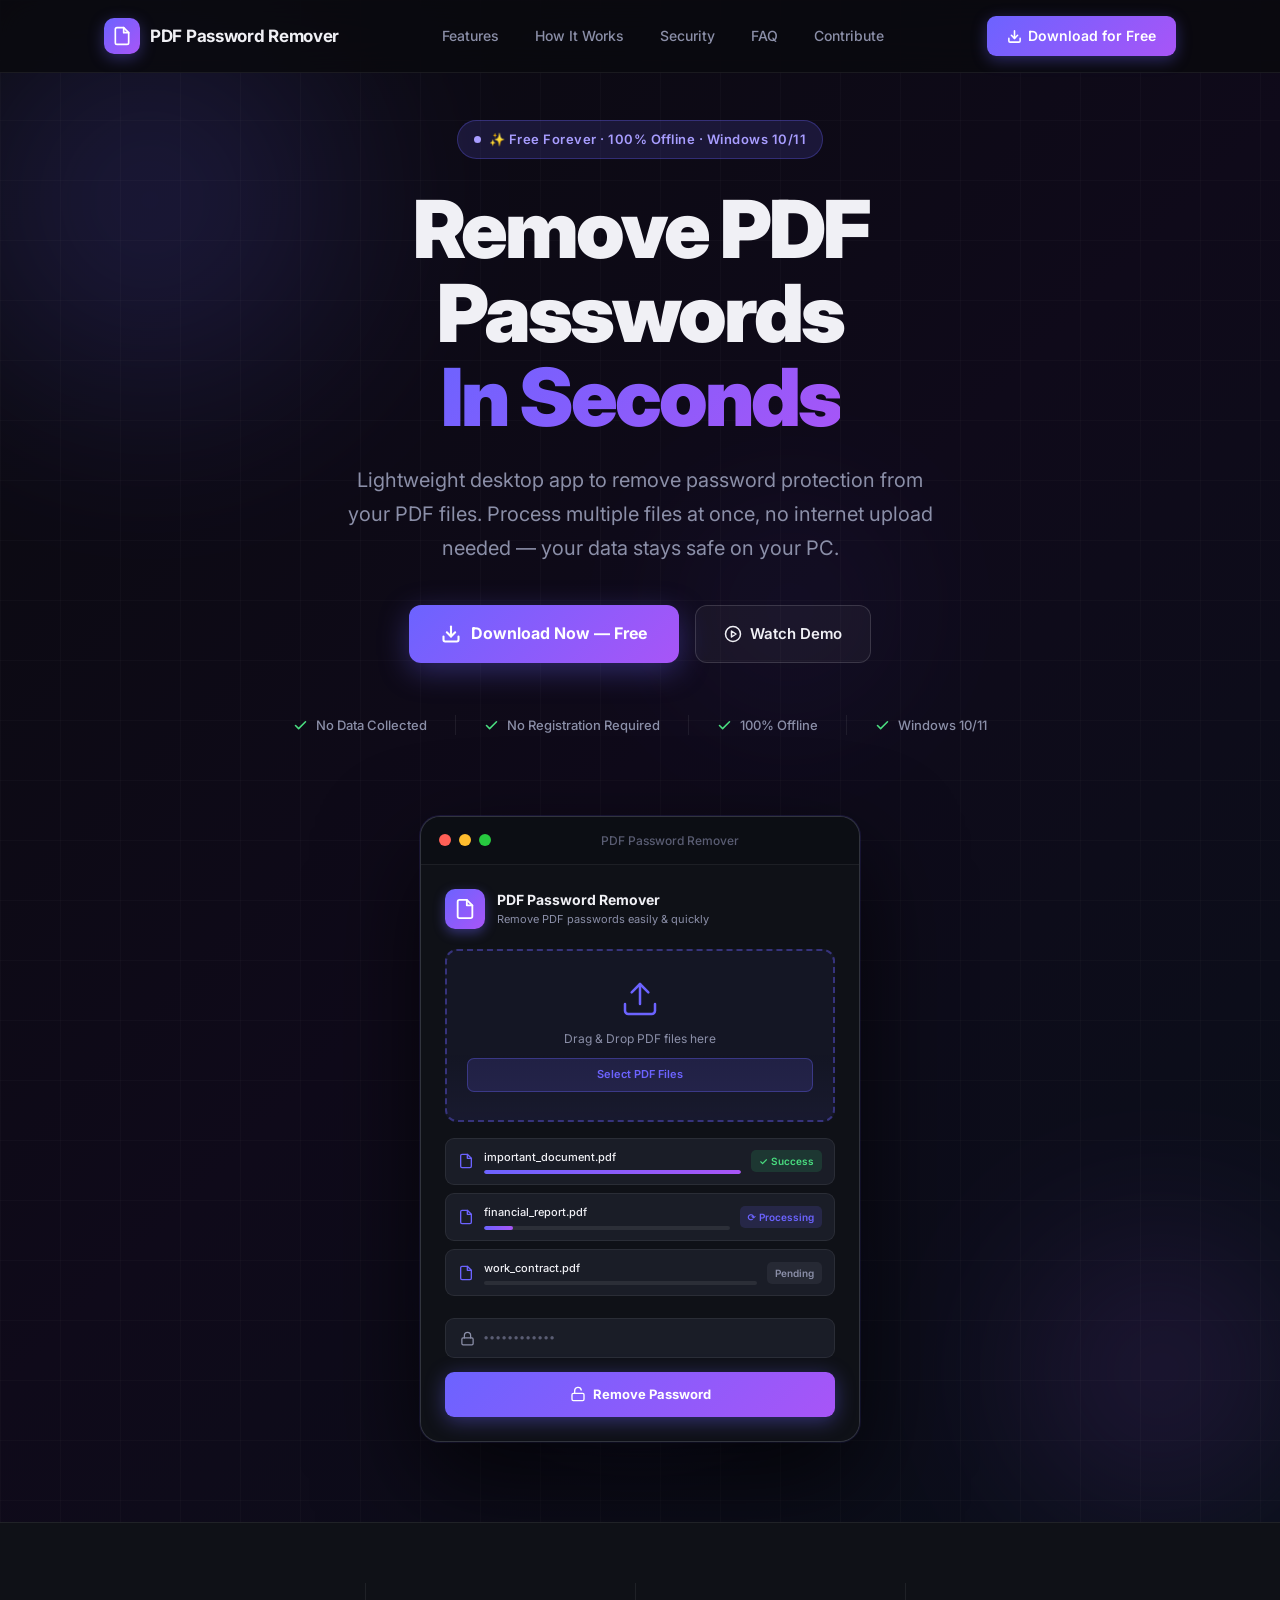
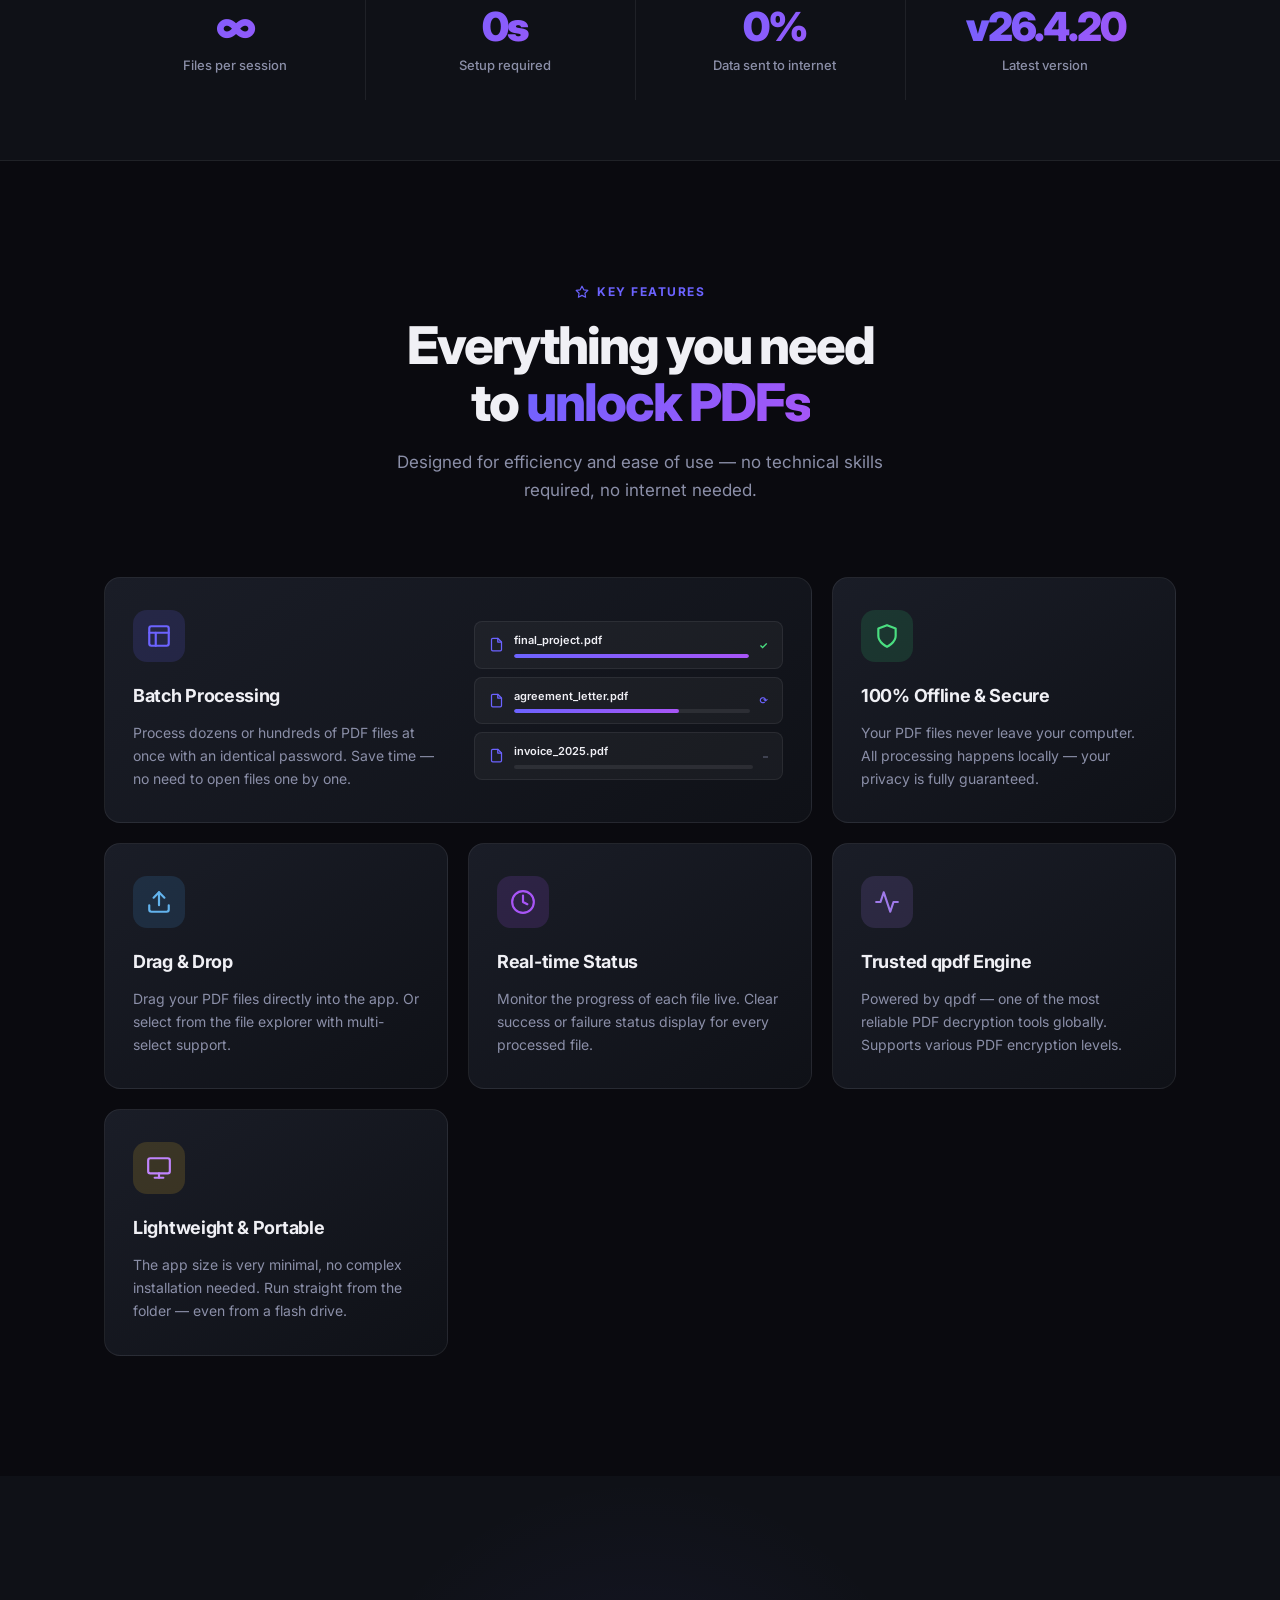
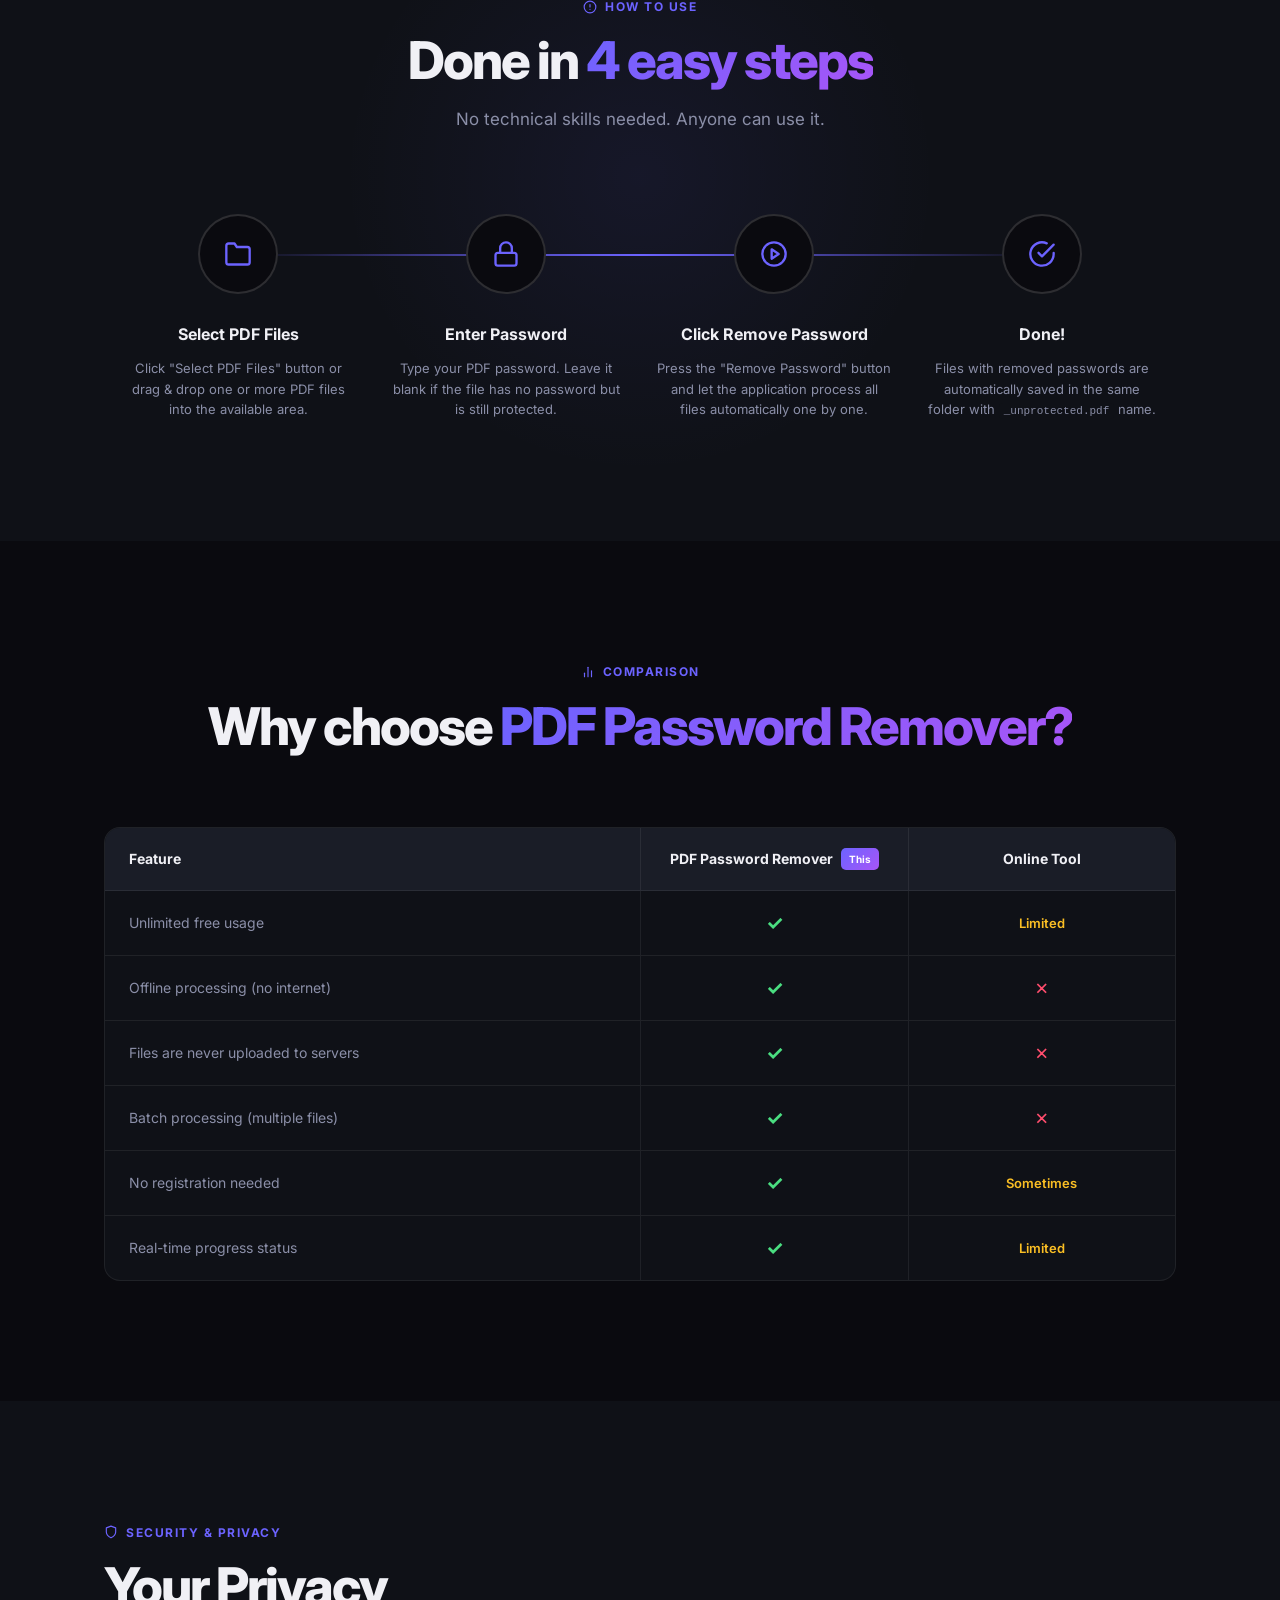
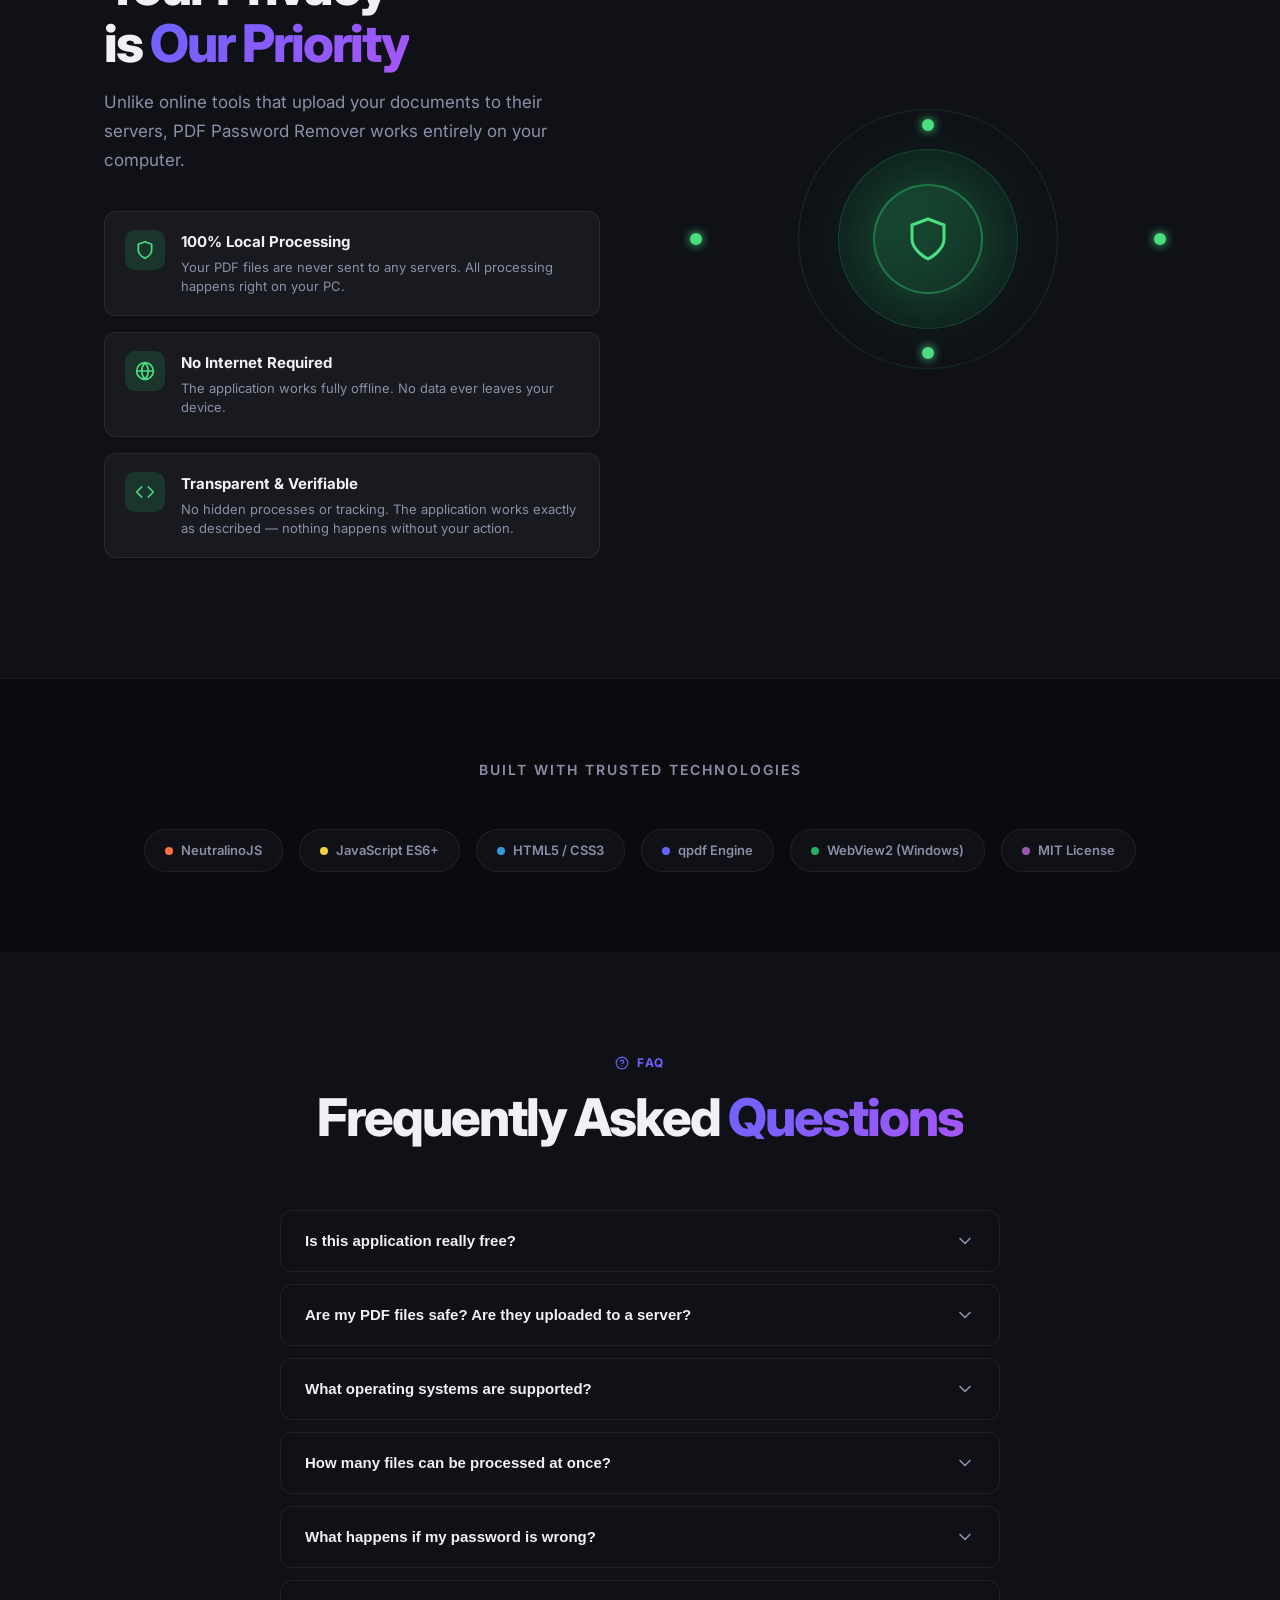
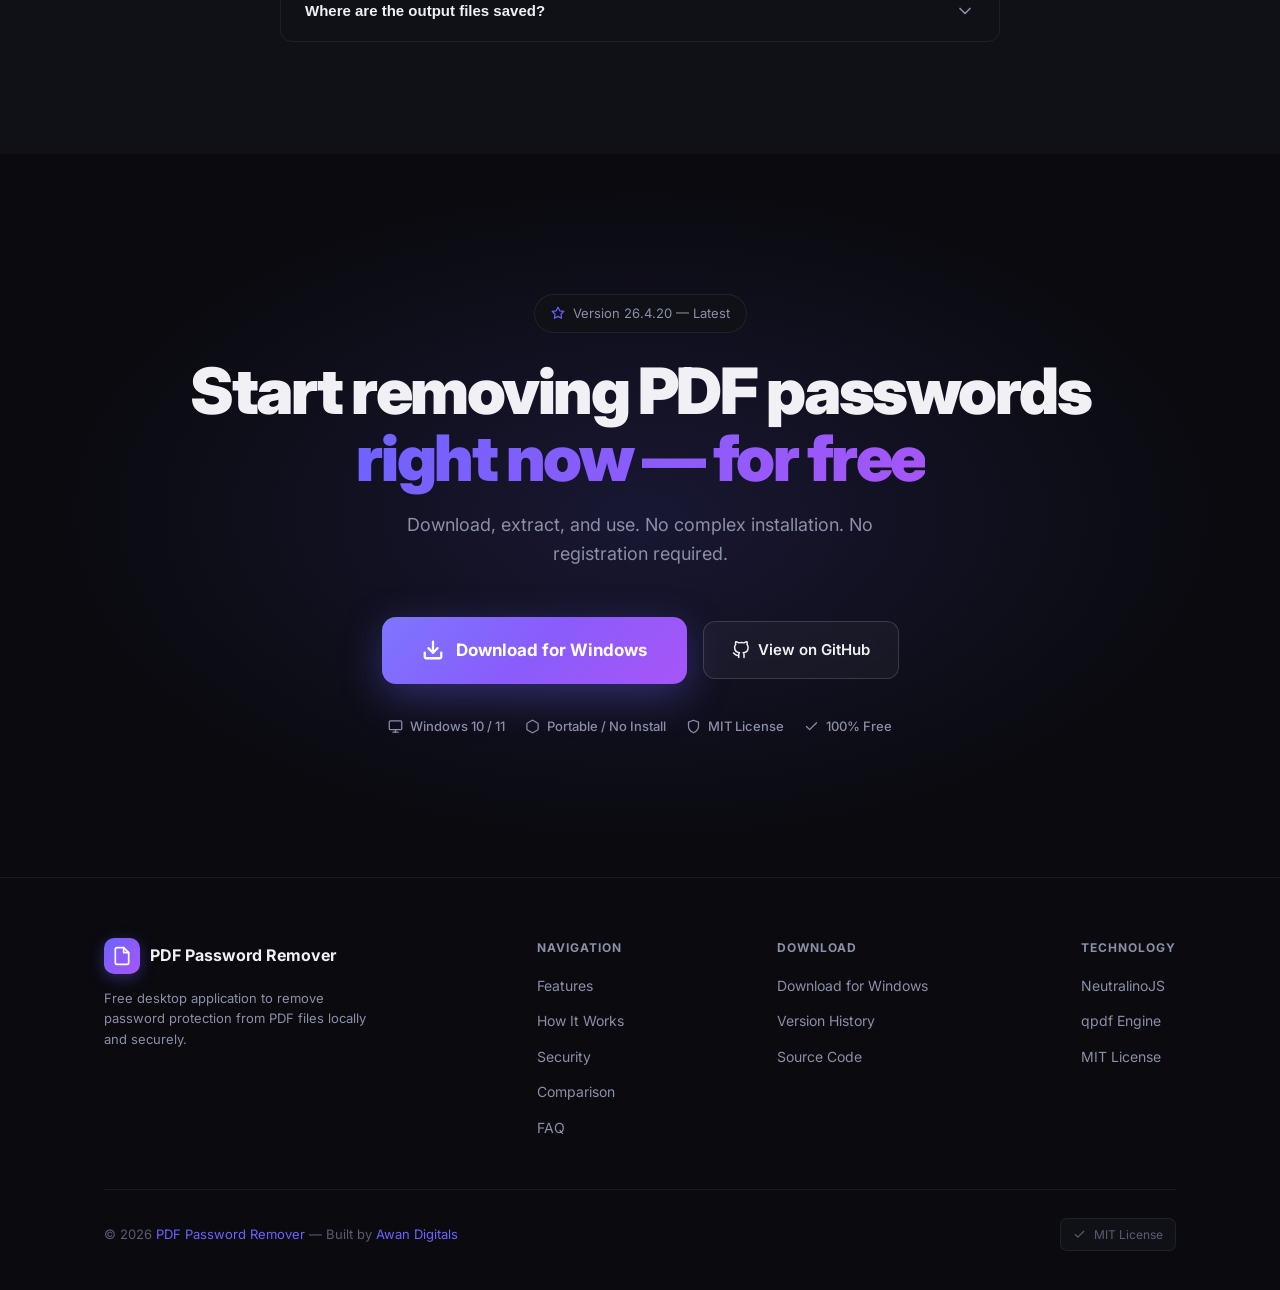
==== commit 29b72c3c: "feat: implement about page and project landing page with updated app configuration" ====
--- a/landing-pages/index.html
+++ b/landing-pages/index.html
@@ -1,4 +1,4 @@
-<!DOCTYPE html>
+﻿<!DOCTYPE html>
 <html lang="en">
 
 <head>
@@ -1678,211 +1678,6 @@
     }
 
 
-    /* ── Contribute Section ── */
-    .contribute {
-      padding: 120px 0;
-      position: relative;
-      overflow: hidden;
-      background: linear-gradient(180deg, var(--bg-deep) 0%, #0d0a1a 50%, var(--bg-deep) 100%);
-    }
-
-    .contribute-inner {
-      display: grid;
-      grid-template-columns: 1fr 1fr;
-      gap: 80px;
-      align-items: center;
-    }
-
-    .contribute-text .section-label {
-      margin-bottom: 16px;
-    }
-
-    .contribute-text .section-title {
-      margin-bottom: 20px;
-    }
-
-    .contribute-text .section-desc {
-      margin-bottom: 36px;
-    }
-
-    .contribute-ways {
-      display: flex;
-      flex-direction: column;
-      gap: 16px;
-    }
-
-    .contribute-way {
-      display: flex;
-      align-items: flex-start;
-      gap: 16px;
-      background: var(--bg-glass);
-      border: 1px solid var(--border);
-      border-radius: var(--radius-sm);
-      padding: 18px 20px;
-      transition: all 0.3s ease;
-    }
-
-    .contribute-way:hover {
-      border-color: rgba(108, 99, 255, 0.35);
-      background: rgba(108, 99, 255, 0.06);
-      transform: translateX(4px);
-    }
-
-    .contribute-way-icon {
-      width: 40px;
-      height: 40px;
-      border-radius: 10px;
-      background: rgba(108, 99, 255, 0.15);
-      border: 1px solid rgba(108, 99, 255, 0.25);
-      display: flex;
-      align-items: center;
-      justify-content: center;
-      flex-shrink: 0;
-    }
-
-    .contribute-way-icon svg {
-      stroke: var(--primary);
-    }
-
-    .contribute-way-body h4 {
-      font-size: 14px;
-      font-weight: 700;
-      color: var(--text);
-      margin-bottom: 4px;
-    }
-
-    .contribute-way-body p {
-      font-size: 13px;
-      color: var(--text-dim);
-      line-height: 1.5;
-    }
-
-    .contribute-card {
-      position: relative;
-      background: var(--gradient-card);
-      border: 1px solid var(--border);
-      border-radius: 24px;
-      padding: 48px 40px;
-      text-align: center;
-      overflow: hidden;
-    }
-
-    .contribute-card::before {
-      content: '';
-      position: absolute;
-      top: -60px;
-      left: 50%;
-      transform: translateX(-50%);
-      width: 200px;
-      height: 200px;
-      background: radial-gradient(circle, rgba(108, 99, 255, 0.25) 0%, transparent 70%);
-      filter: blur(20px);
-      pointer-events: none;
-    }
-
-    .contribute-card-icon {
-      width: 72px;
-      height: 72px;
-      border-radius: 20px;
-      background: linear-gradient(135deg, #6c63ff, #a855f7);
-      display: flex;
-      align-items: center;
-      justify-content: center;
-      margin: 0 auto 24px;
-      box-shadow: 0 12px 40px rgba(108, 99, 255, 0.45);
-    }
-
-    .contribute-card-icon svg {
-      stroke: white;
-      width: 36px;
-      height: 36px;
-    }
-
-    .contribute-card h3 {
-      font-size: 26px;
-      font-weight: 800;
-      letter-spacing: -1px;
-      margin-bottom: 12px;
-      color: var(--text);
-    }
-
-    .contribute-card p {
-      font-size: 14px;
-      color: var(--text-dim);
-      line-height: 1.7;
-      margin-bottom: 32px;
-    }
-
-    .btn-contribute {
-      display: inline-flex;
-      align-items: center;
-      gap: 10px;
-      background: var(--gradient-red);
-      color: white;
-      text-decoration: none;
-      padding: 14px 30px;
-      border-radius: 12px;
-      font-size: 15px;
-      font-weight: 700;
-      box-shadow: 0 8px 30px var(--primary-glow);
-      transition: all 0.3s ease;
-      position: relative;
-      overflow: hidden;
-    }
-
-    .btn-contribute::before {
-      content: '';
-      position: absolute;
-      inset: 0;
-      background: linear-gradient(135deg, rgba(255,255,255,0.15) 0%, transparent 60%);
-      opacity: 0;
-      transition: opacity 0.3s;
-    }
-
-    .btn-contribute:hover {
-      transform: translateY(-3px);
-      box-shadow: 0 16px 50px var(--primary-glow);
-    }
-
-    .btn-contribute:hover::before {
-      opacity: 1;
-    }
-
-    .contribute-stats {
-      display: flex;
-      justify-content: center;
-      gap: 32px;
-      margin-top: 28px;
-    }
-
-    .contribute-stat {
-      text-align: center;
-    }
-
-    .contribute-stat-num {
-      font-size: 22px;
-      font-weight: 800;
-      letter-spacing: -1px;
-      background: var(--gradient-red);
-      -webkit-background-clip: text;
-      -webkit-text-fill-color: transparent;
-      background-clip: text;
-    }
-
-    .contribute-stat-label {
-      font-size: 11px;
-      color: var(--text-dim);
-      font-weight: 500;
-      margin-top: 2px;
-    }
-
-    @media (max-width: 900px) {
-      .contribute-inner {
-        grid-template-columns: 1fr;
-        gap: 48px;
-      }
-    }
-
     @keyframes fadeInDown {
       from {
         opacity: 0;
@@ -2128,7 +1923,6 @@
     <a href="#how-it-works" class="mobile-link">How It Works</a>
     <a href="#security" class="mobile-link">Security</a>
     <a href="#faq" class="mobile-link">FAQ</a>
-    <a href="https://contribute.awandigitals.com" target="_blank" rel="noopener" class="mobile-link">Contribute</a>
     <a href="#download" class="btn-primary" style="font-size:16px;">Download for Free</a>
   </div>
 
@@ -2329,7 +2123,7 @@
           <div class="stat-label">Data sent to internet</div>
         </div>
         <div class="stat-item reveal">
-          <div class="stat-number gradient-text">v26.4.17</div>
+          <div class="stat-number gradient-text">v26.4.20</div>
           <div class="stat-label">Latest version</div>
         </div>
       </div>
@@ -2839,110 +2633,6 @@
   </section>
 
 
-  <!-- ── Contribute Section ── -->
-  <section class="contribute" id="contribute">
-    <div class="container">
-      <div class="contribute-inner">
-        <!-- Kiri: Teks & Cara Berkontribusi -->
-        <div class="contribute-text reveal">
-          <div class="section-label">
-            <svg xmlns="http://www.w3.org/2000/svg" viewBox="0 0 24 24" fill="none" stroke="currentColor" stroke-width="2" stroke-linecap="round" stroke-linejoin="round" width="14" height="14">
-              <path d="M17 21v-2a4 4 0 0 0-4-4H5a4 4 0 0 0-4 4v2" />
-              <circle cx="9" cy="7" r="4" />
-              <path d="M23 21v-2a4 4 0 0 0-3-3.87" />
-              <path d="M16 3.13a4 4 0 0 1 0 7.75" />
-            </svg>
-            Contribute
-          </div>
-          <h2 class="section-title">Help Make This Tool<br><span class="gradient-text">Even Better</span></h2>
-          <p class="section-desc">This is an open-source project built by the community, for the community. Your contribution — big or small — makes a real difference.</p>
-          <div class="contribute-ways">
-            <div class="contribute-way">
-              <div class="contribute-way-icon">
-                <svg xmlns="http://www.w3.org/2000/svg" viewBox="0 0 24 24" fill="none" stroke-width="2" stroke-linecap="round" stroke-linejoin="round" width="18" height="18">
-                  <path d="M9 19c-5 1.5-5-2.5-7-3m14 6v-3.87a3.37 3.37 0 0 0-.94-2.61c3.14-.35 6.44-1.54 6.44-7A5.44 5.44 0 0 0 20 4.77 5.07 5.07 0 0 0 19.91 1S18.73.65 16 2.48a13.38 13.38 0 0 0-7 0C6.27.65 5.09 1 5.09 1A5.07 5.07 0 0 0 5 4.77a5.44 5.44 0 0 0-1.5 3.78c0 5.42 3.3 6.61 6.44 7A3.37 3.37 0 0 0 9 18.13V22" />
-                </svg>
-              </div>
-              <div class="contribute-way-body">
-                <h4>Submit Code &amp; Pull Requests</h4>
-                <p>Fix bugs, add features, or improve performance — every PR is welcome!</p>
-              </div>
-            </div>
-            <div class="contribute-way">
-              <div class="contribute-way-icon">
-                <svg xmlns="http://www.w3.org/2000/svg" viewBox="0 0 24 24" fill="none" stroke-width="2" stroke-linecap="round" stroke-linejoin="round" width="18" height="18">
-                  <circle cx="12" cy="12" r="10" />
-                  <path d="M9.09 9a3 3 0 0 1 5.83 1c0 2-3 3-3 3" />
-                  <line x1="12" y1="17" x2="12.01" y2="17" />
-                </svg>
-              </div>
-              <div class="contribute-way-body">
-                <h4>Report Bugs &amp; Issues</h4>
-                <p>Found a problem? Open an issue on GitHub so we can fix it fast.</p>
-              </div>
-            </div>
-            <div class="contribute-way">
-              <div class="contribute-way-icon">
-                <svg xmlns="http://www.w3.org/2000/svg" viewBox="0 0 24 24" fill="none" stroke-width="2" stroke-linecap="round" stroke-linejoin="round" width="18" height="18">
-                  <polygon points="12 2 15.09 8.26 22 9.27 17 14.14 18.18 21.02 12 17.77 5.82 21.02 7 14.14 2 9.27 8.91 8.26 12 2" />
-                </svg>
-              </div>
-              <div class="contribute-way-body">
-                <h4>Star &amp; Share the Project</h4>
-                <p>Give a star on GitHub and spread the word — it helps more people discover this tool.</p>
-              </div>
-            </div>
-            <div class="contribute-way">
-              <div class="contribute-way-icon">
-                <svg xmlns="http://www.w3.org/2000/svg" viewBox="0 0 24 24" fill="none" stroke-width="2" stroke-linecap="round" stroke-linejoin="round" width="18" height="18">
-                  <line x1="12" y1="1" x2="12" y2="23" />
-                  <path d="M17 5H9.5a3.5 3.5 0 0 0 0 7h5a3.5 3.5 0 0 1 0 7H6" />
-                </svg>
-              </div>
-              <div class="contribute-way-body">
-                <h4>Support Financially</h4>
-                <p>Help cover hosting and development costs to keep this project alive and growing.</p>
-              </div>
-            </div>
-          </div>
-        </div>
-        <!-- Kanan: Card CTA Contribute -->
-        <div class="contribute-card reveal">
-          <div class="contribute-card-icon">
-            <svg xmlns="http://www.w3.org/2000/svg" viewBox="0 0 24 24" fill="none" stroke-width="2" stroke-linecap="round" stroke-linejoin="round">
-              <path d="M20.84 4.61a5.5 5.5 0 0 0-7.78 0L12 5.67l-1.06-1.06a5.5 5.5 0 0 0-7.78 7.78l1.06 1.06L12 21.23l7.78-7.78 1.06-1.06a5.5 5.5 0 0 0 0-7.78z" />
-            </svg>
-          </div>
-          <h3>Join the Community</h3>
-          <p>Learn how you can contribute to this open-source project — from code to documentation, translations, and more. Every bit helps!</p>
-          <a href="https://contribute.awandigitals.com" target="_blank" rel="noopener" class="btn-contribute" id="contribute-cta-btn">
-            <svg xmlns="http://www.w3.org/2000/svg" viewBox="0 0 24 24" fill="none" stroke="currentColor" stroke-width="2.5" stroke-linecap="round" stroke-linejoin="round" width="18" height="18">
-              <path d="M18 13v6a2 2 0 0 1-2 2H5a2 2 0 0 1-2-2V8a2 2 0 0 1 2-2h6" />
-              <polyline points="15 3 21 3 21 9" />
-              <line x1="10" y1="14" x2="21" y2="3" />
-            </svg>
-            Start Contributing
-          </a>
-          <div class="contribute-stats">
-            <div class="contribute-stat">
-              <div class="contribute-stat-num">MIT</div>
-              <div class="contribute-stat-label">Open License</div>
-            </div>
-            <div class="contribute-stat">
-              <div class="contribute-stat-num">100%</div>
-              <div class="contribute-stat-label">Open Source</div>
-            </div>
-            <div class="contribute-stat">
-              <div class="contribute-stat-num">Free</div>
-              <div class="contribute-stat-label">Forever</div>
-            </div>
-          </div>
-        </div>
-      </div>
-    </div>
-  </section>
-
-
   <section class="download-cta" id="download">
     <div class="container">
       <div class="download-cta-content reveal">
@@ -2952,7 +2642,7 @@
             <polygon
               points="12 2 15.09 8.26 22 9.27 17 14.14 18.18 21.02 12 17.77 5.82 21.02 7 14.14 2 9.27 8.91 8.26 12 2" />
           </svg>
-          Version 26.3.1 — Latest
+          Version 26.4.20 — Latest
         </div>
         <h2>Start removing PDF passwords<br><span class="gradient-text">right now — for free</span></h2>
         <p>Download, extract, and use. No complex installation. No registration required.</p>
@@ -3040,7 +2730,6 @@
             <li><a href="#security">Security</a></li>
             <li><a href="#comparison">Comparison</a></li>
             <li><a href="#faq">FAQ</a></li>
-            <li><a href="#contribute">Contribute</a></li>
           </ul>
         </div>
         <div class="footer-links-group">
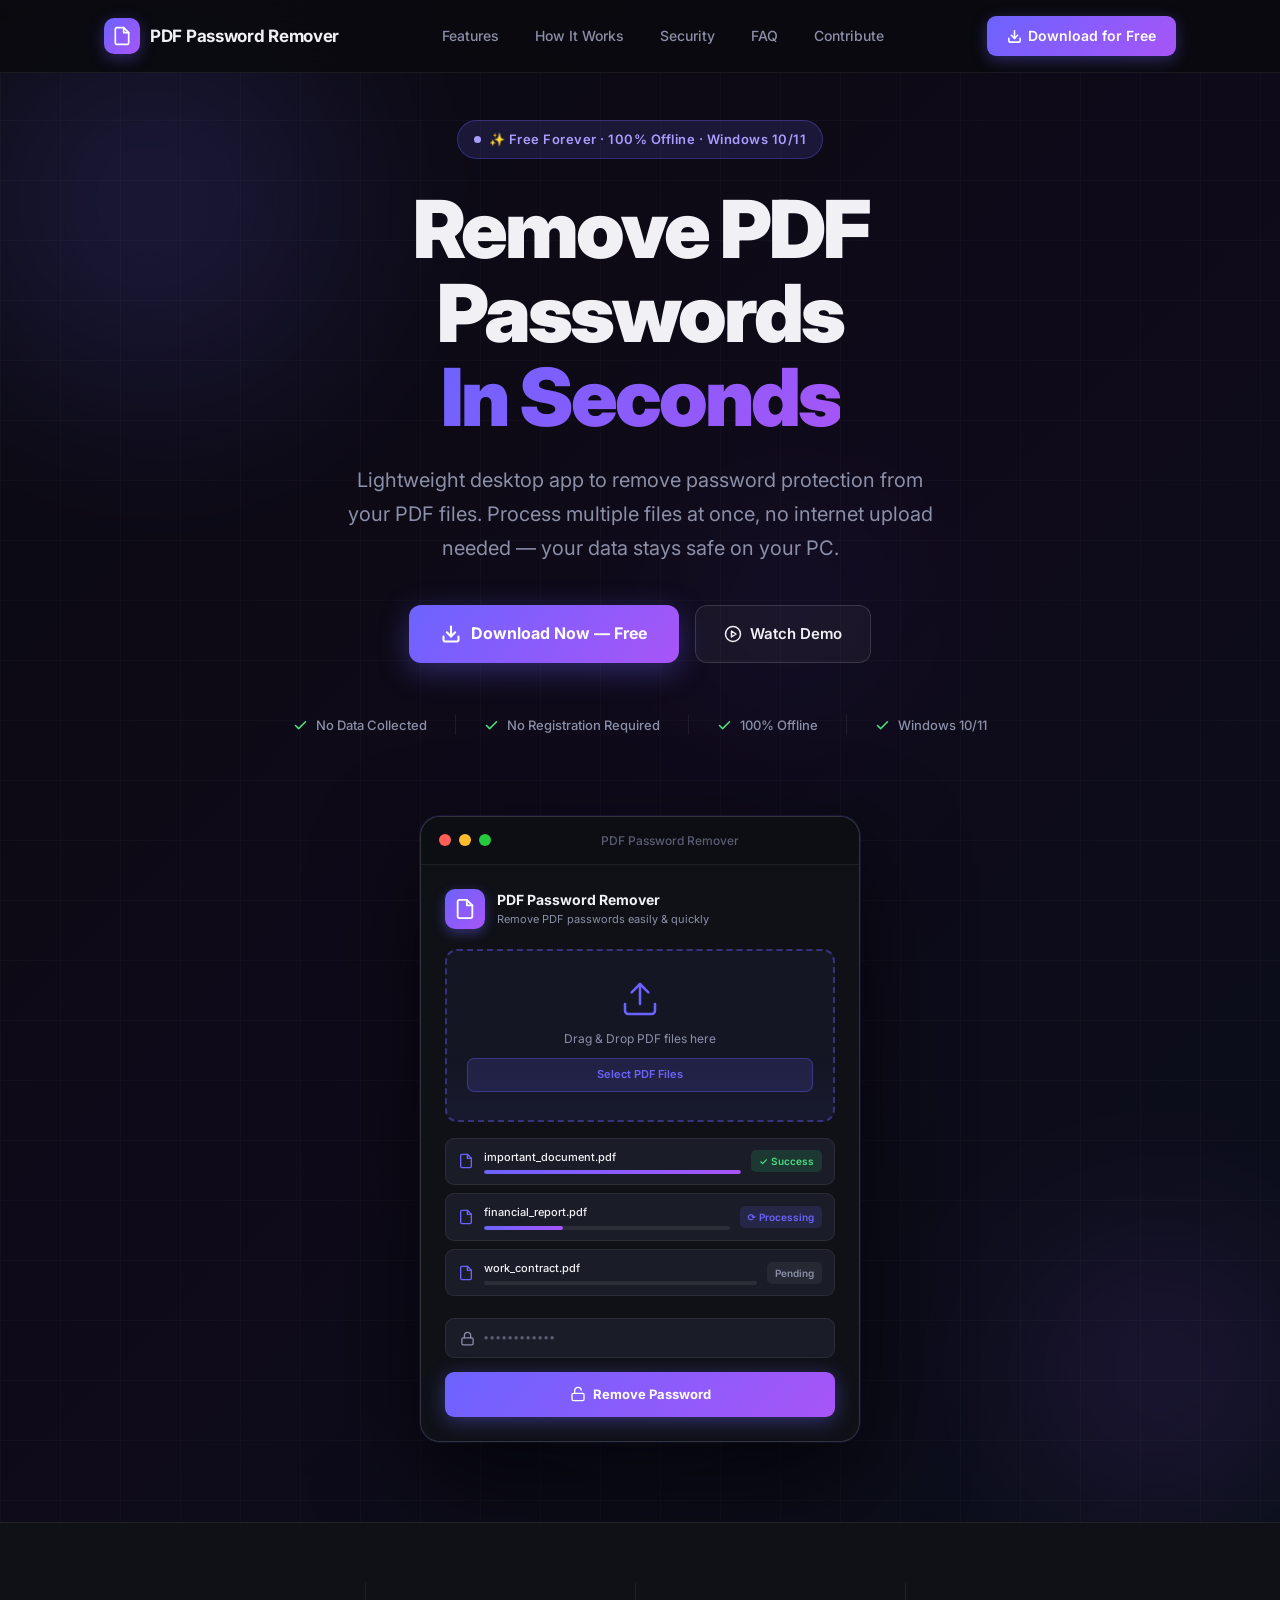
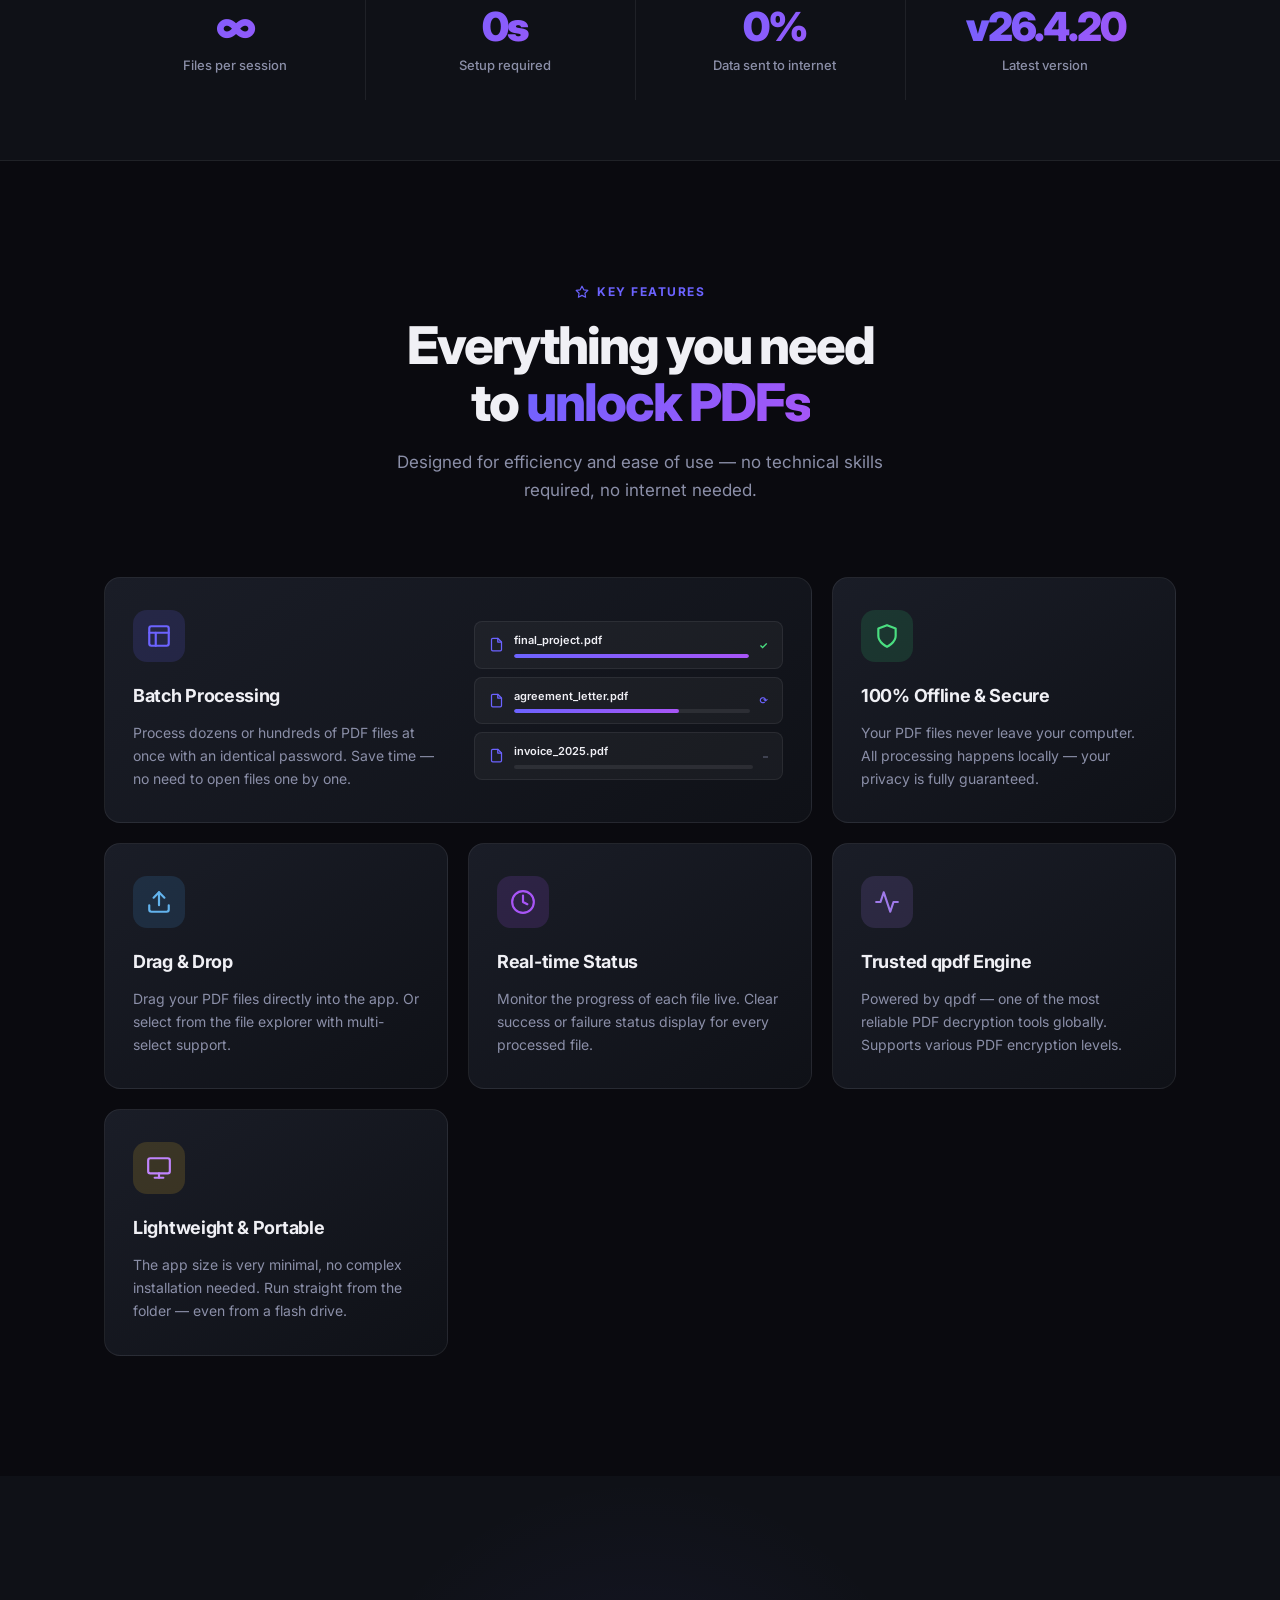
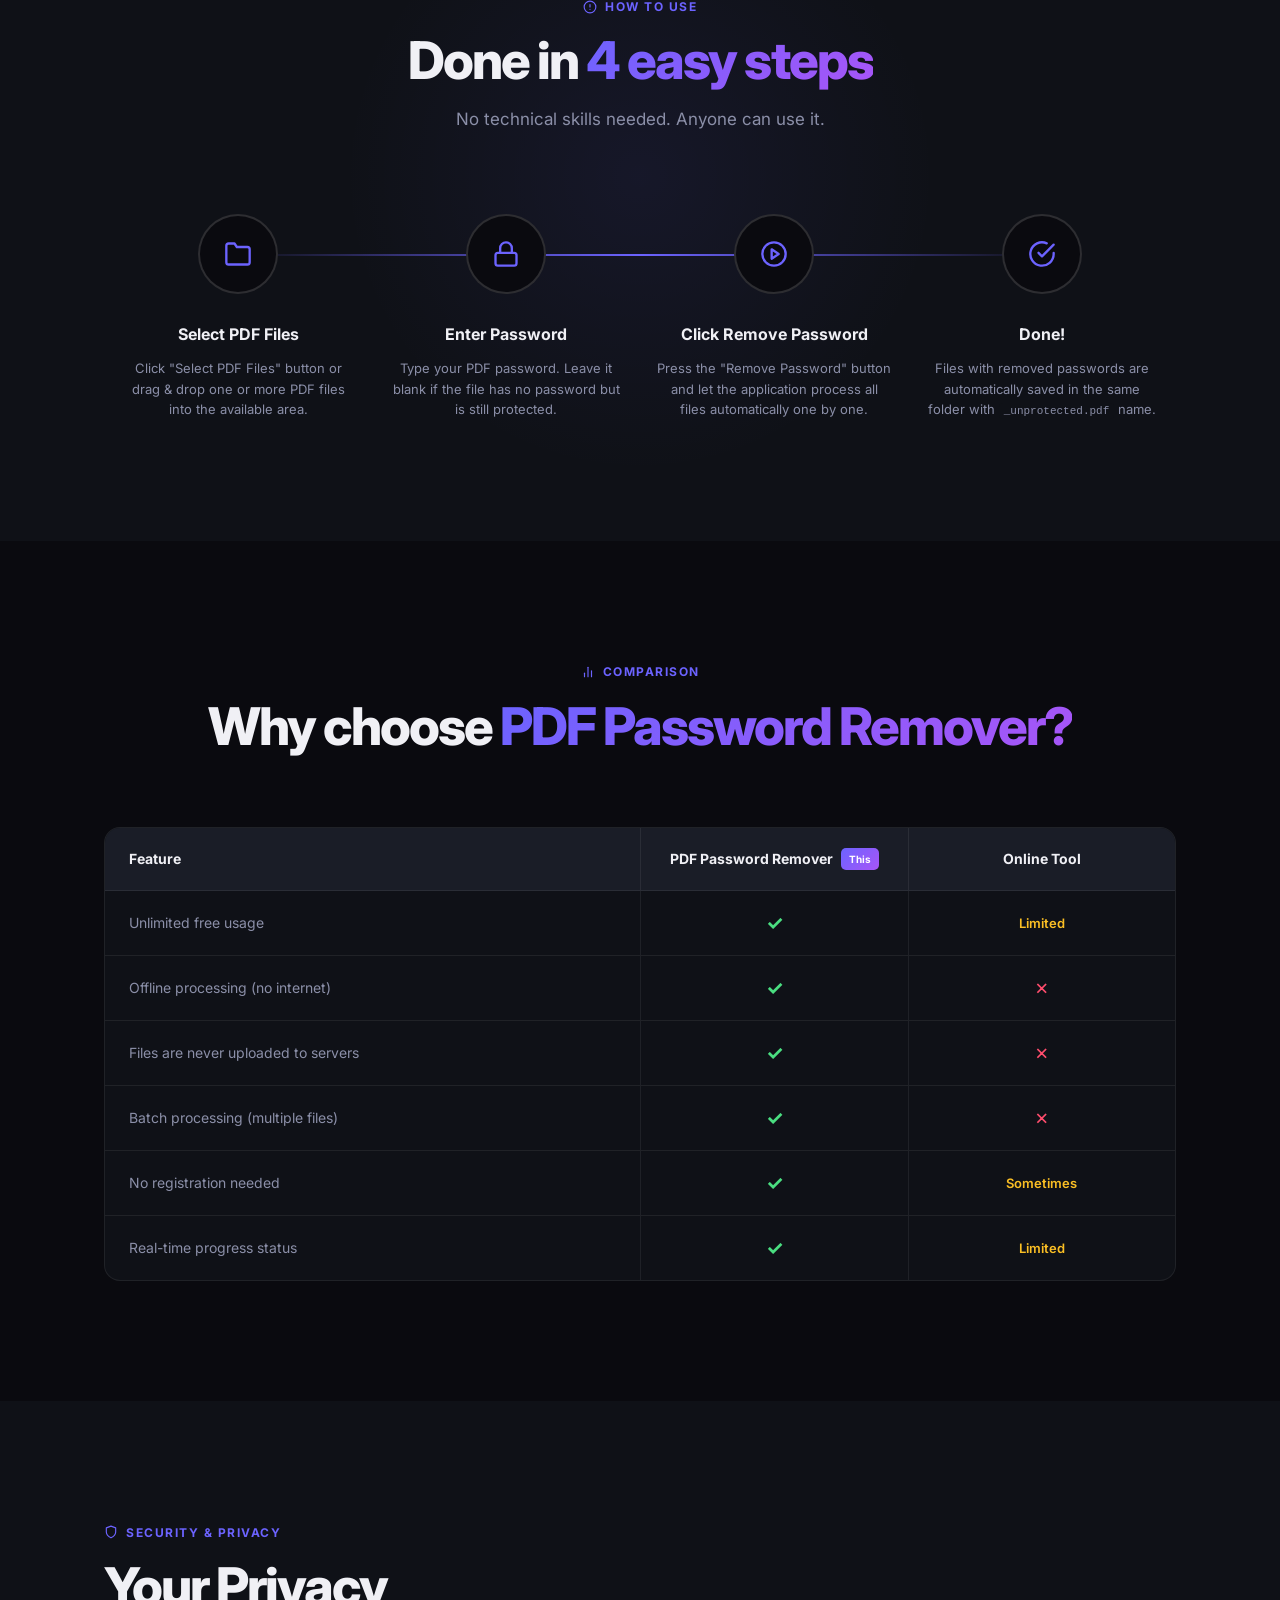
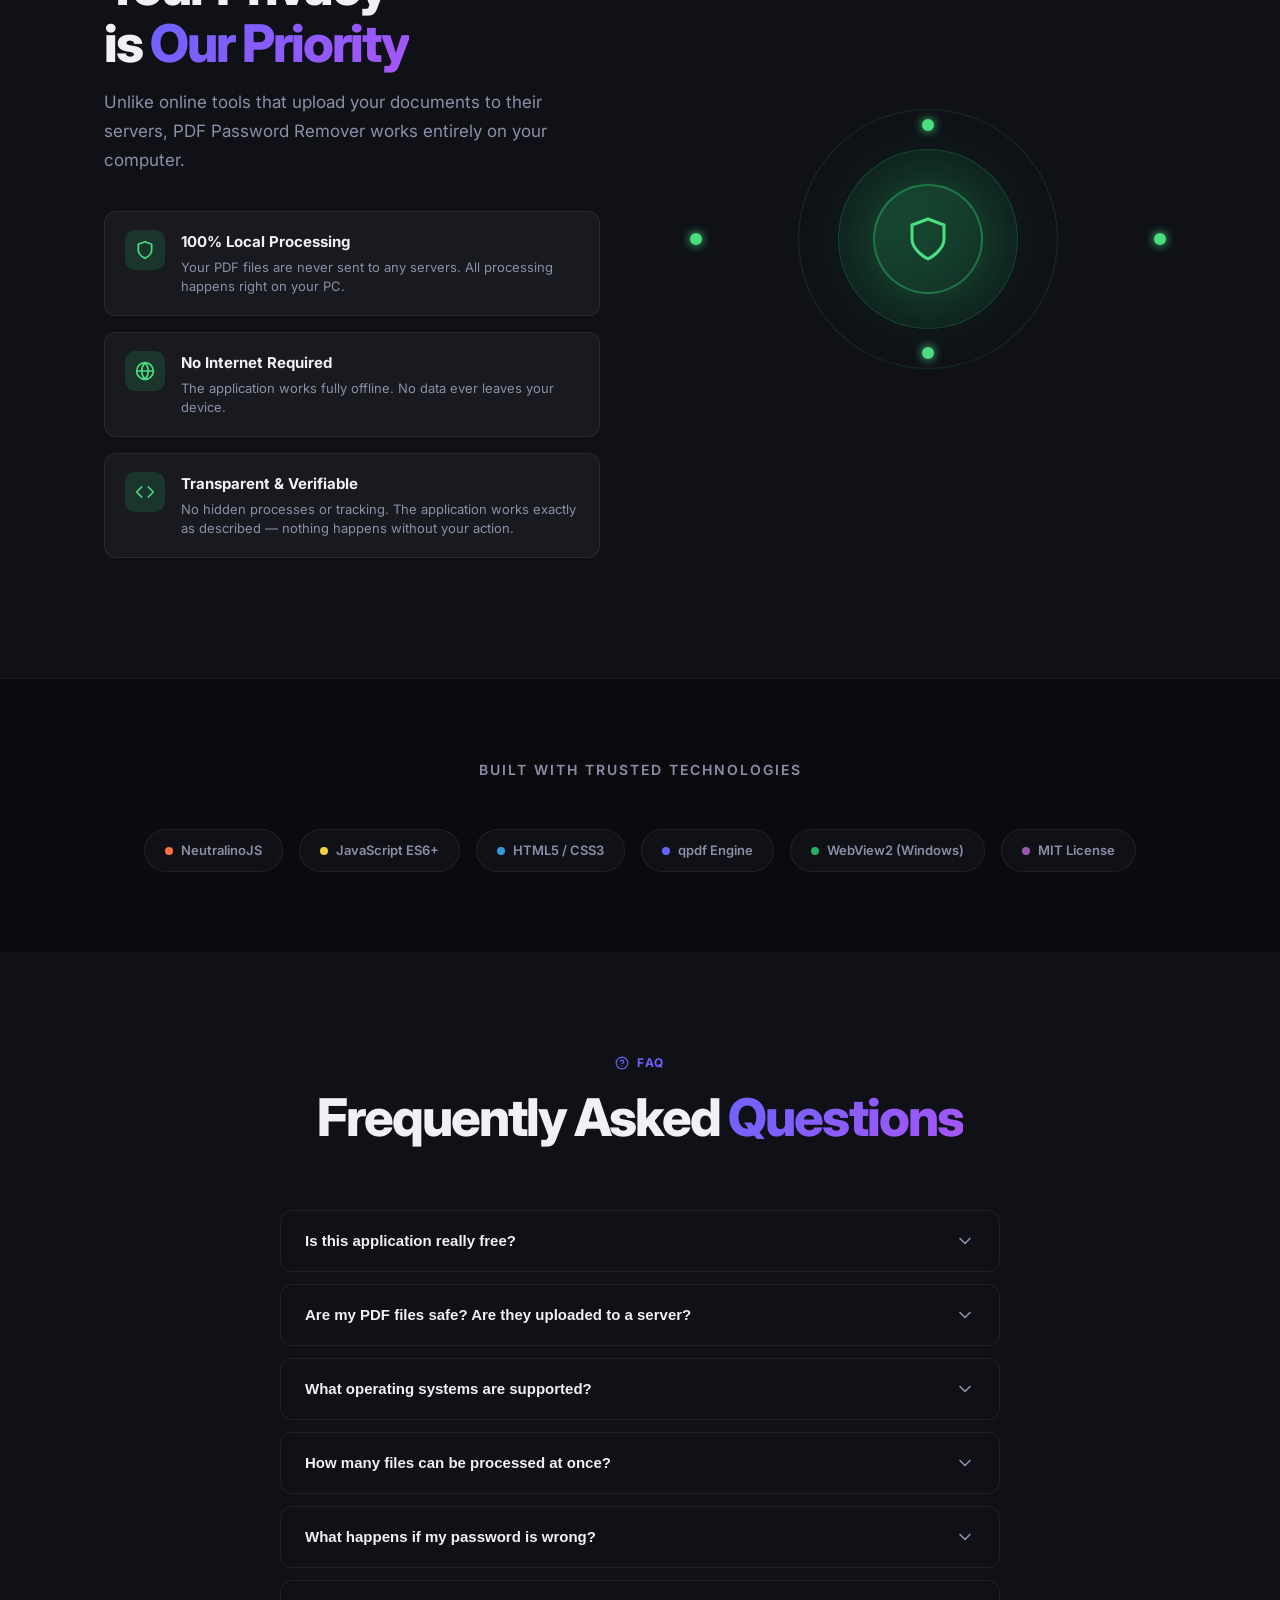
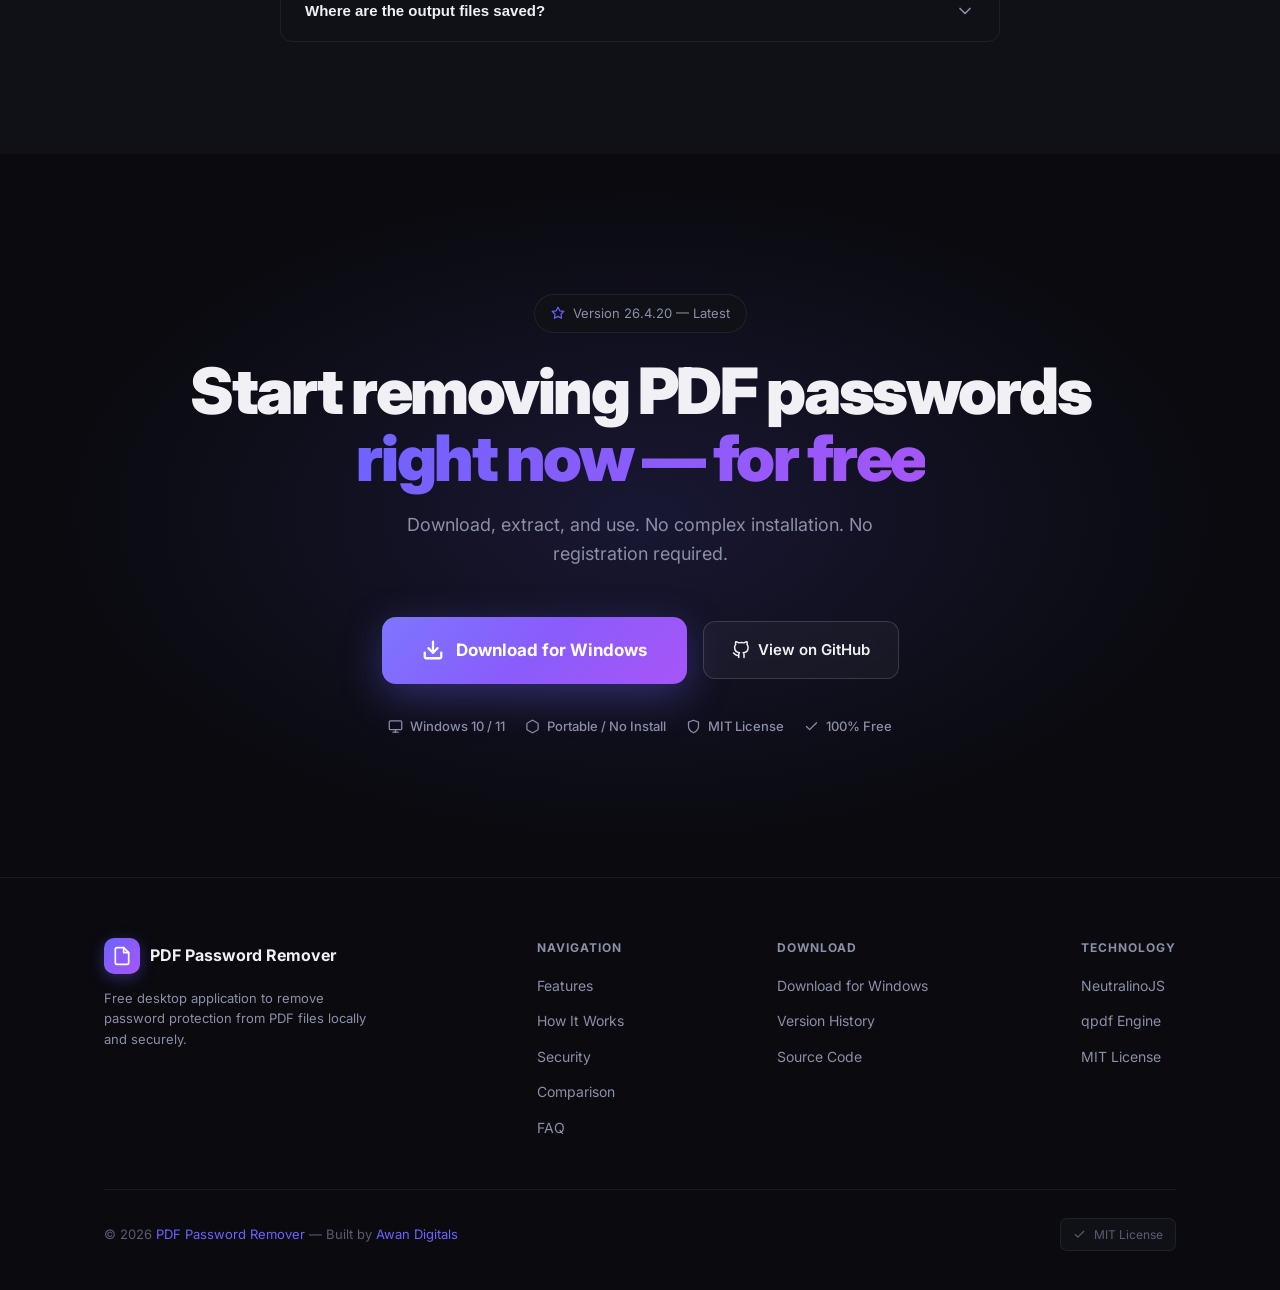
==== commit 8b741680: "feat: add landing page to promote offline PDF password removal tool" ====
--- a/landing-pages/index.html
+++ b/landing-pages/index.html
@@ -1,4 +1,4 @@
-﻿<!DOCTYPE html>
+<!DOCTYPE html>
 <html lang="en">
 
 <head>
@@ -1041,7 +1041,7 @@
     }
 
     .step-item:hover .step-number {
-      background: rgba(108, 99, 255, 0.1);
+      background: linear-gradient(rgba(108, 99, 255, 0.1), rgba(108, 99, 255, 0.1)), var(--bg-deep);
       border-color: var(--primary);
       box-shadow: 0 0 30px var(--primary-glow);
     }
